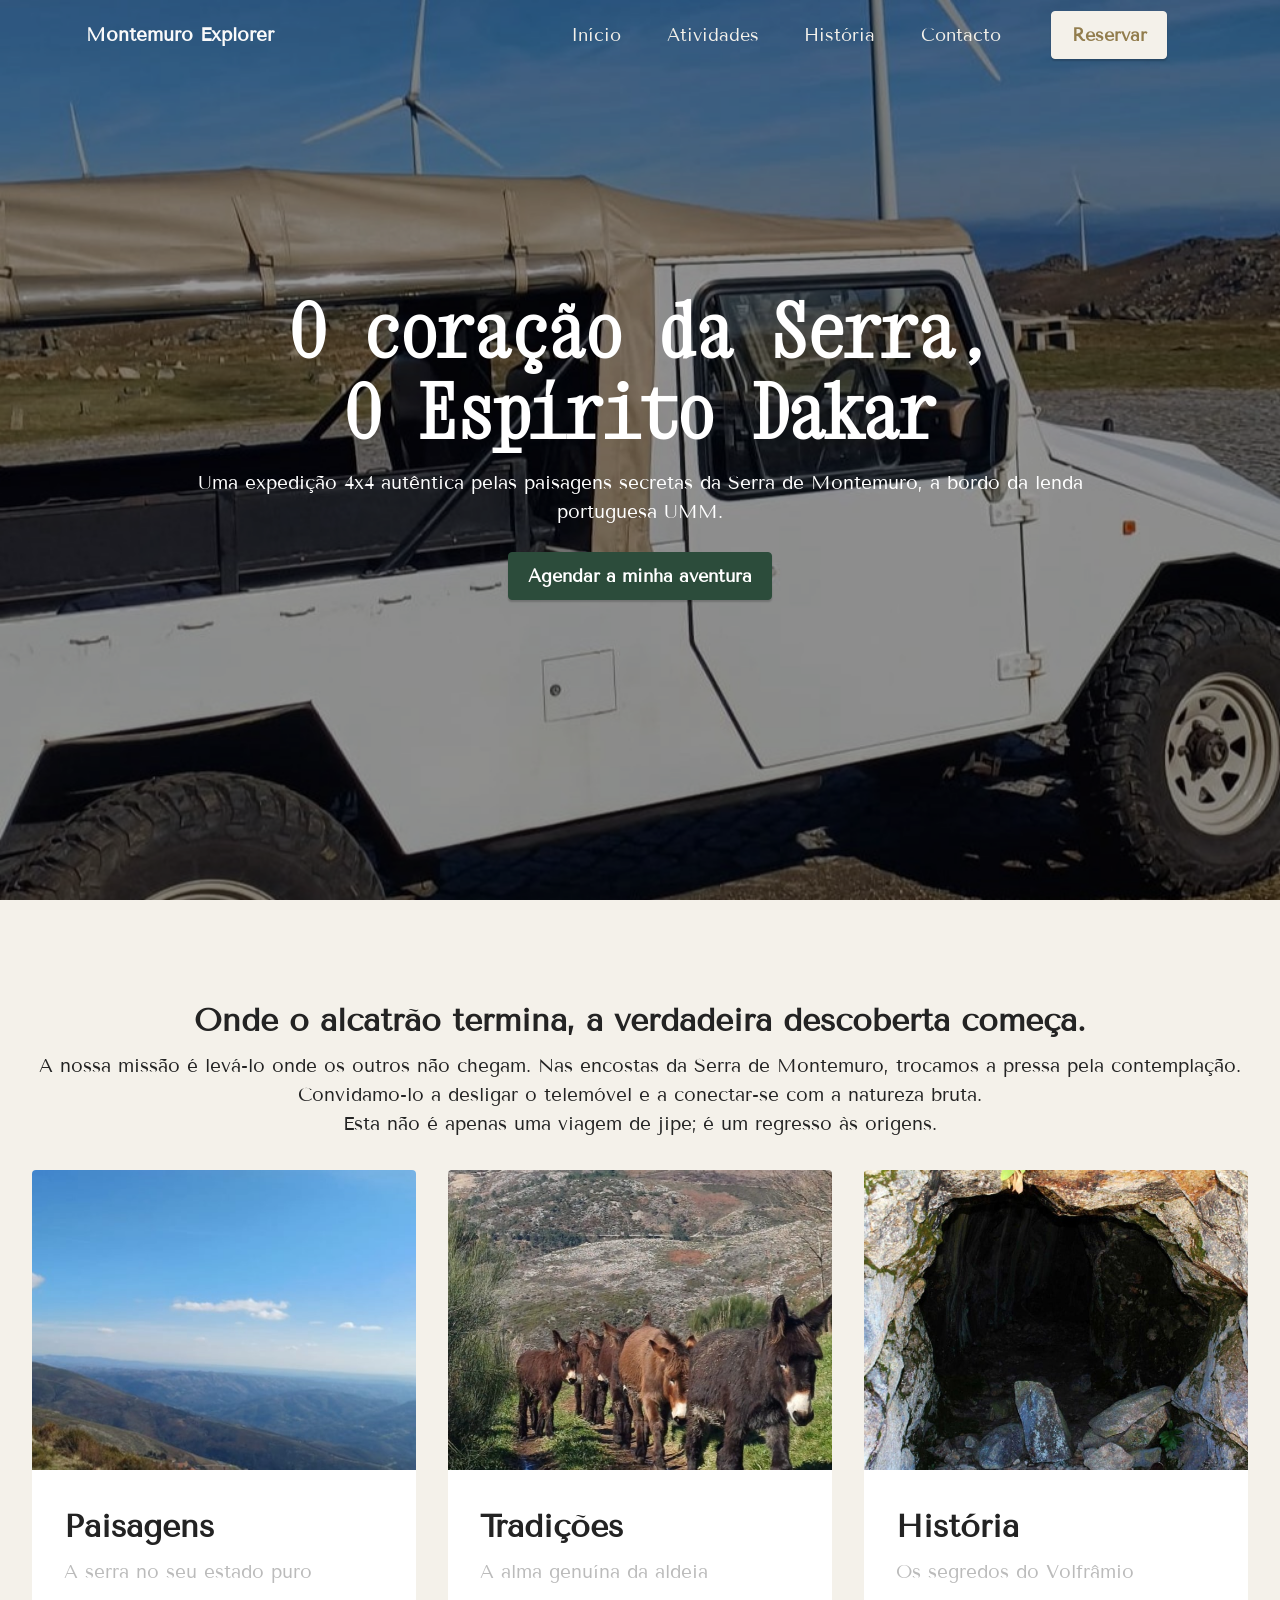
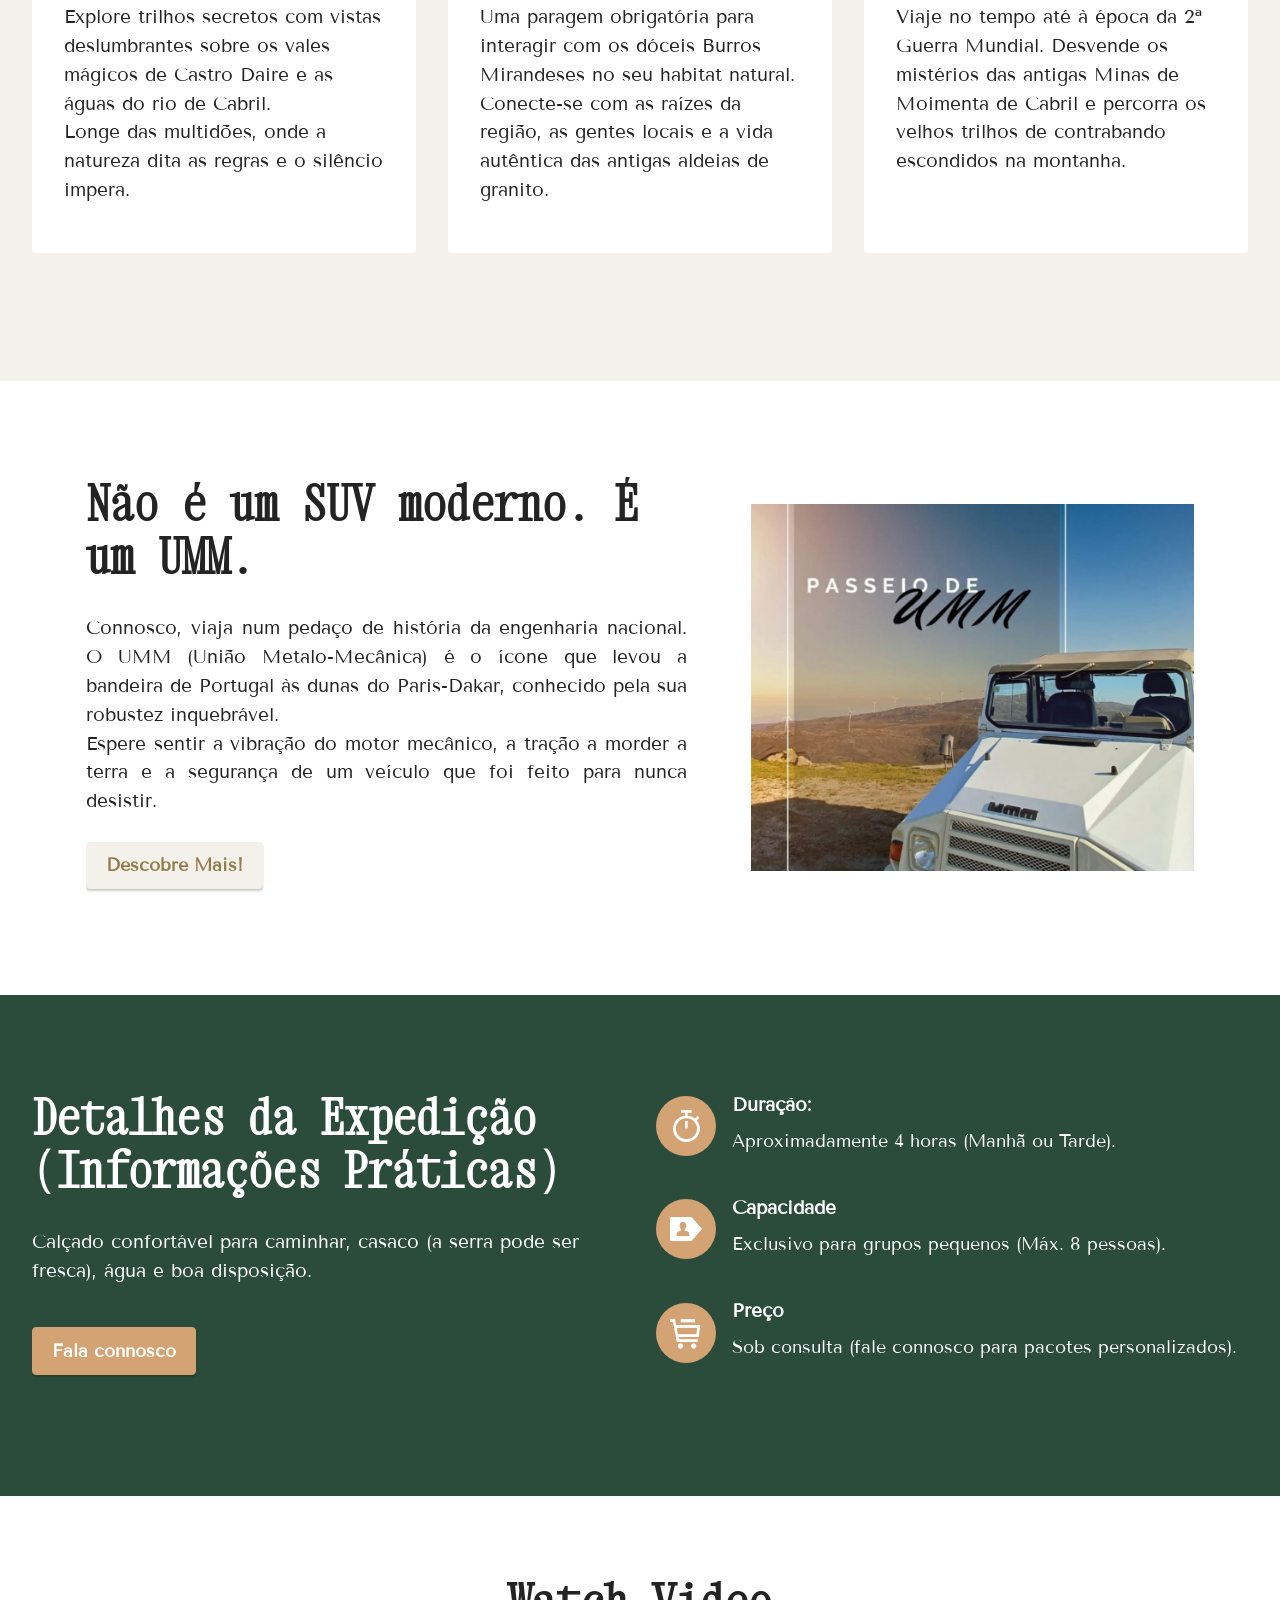
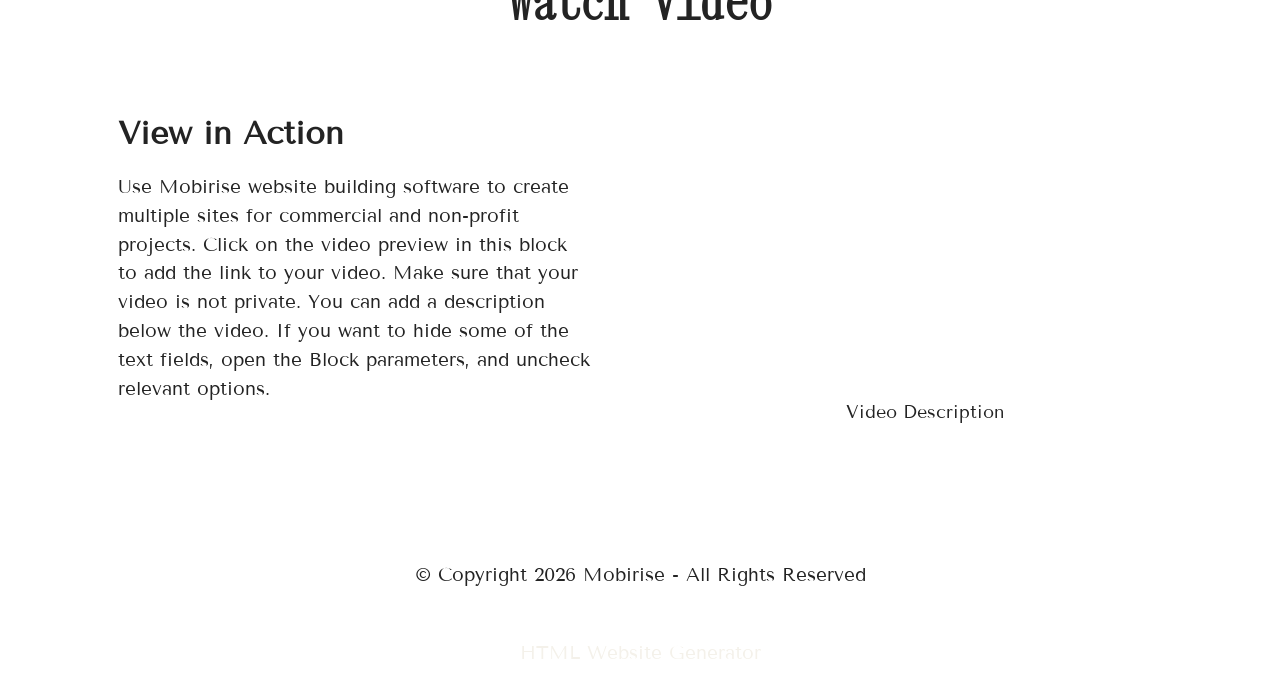
==== index.html @ 3d452d62 "Add files via upload" ====
<!DOCTYPE html>
<html  >
<head>
  <!-- Site made with Mobirise Website Builder v6.1.12, https://mobirise.com -->
  <meta charset="UTF-8">
  <meta http-equiv="X-UA-Compatible" content="IE=edge">
  <meta name="generator" content="Mobirise v6.1.12, mobirise.com">
  <meta name="viewport" content="width=device-width, initial-scale=1, minimum-scale=1">
  <link rel="shortcut icon" href="assets/images/design20sem20nome201-96x96.png" type="image/x-icon">
  <meta name="description" content="">
  
  
  <title>Início</title>
  <link rel="stylesheet" href="assets/web/assets/mobirise-icons2/mobirise2.css">
  <link rel="stylesheet" href="assets/bootstrap/css/bootstrap.min.css">
  <link rel="stylesheet" href="assets/parallax/jarallax.css">
  <link rel="stylesheet" href="assets/dropdown/css/style.css">
  <link rel="stylesheet" href="assets/socicon/css/styles.css">
  <link rel="stylesheet" href="assets/theme/css/style.css">
  <link rel="preload" href="https://fonts.googleapis.com/css?family=Xanh+Mono:400,400i&display=swap" as="style" onload="this.onload=null;this.rel='stylesheet'">
  <noscript><link rel="stylesheet" href="https://fonts.googleapis.com/css?family=Xanh+Mono:400,400i&display=swap"></noscript>
  <link rel="preload" href="https://fonts.googleapis.com/css?family=Tenor+Sans:400&display=swap" as="style" onload="this.onload=null;this.rel='stylesheet'">
  <noscript><link rel="stylesheet" href="https://fonts.googleapis.com/css?family=Tenor+Sans:400&display=swap"></noscript>
  <link rel="preload" as="style" href="assets/mobirise/css/mbr-additional.css?v=swBwWp"><link rel="stylesheet" href="assets/mobirise/css/mbr-additional.css?v=swBwWp" type="text/css">

  
  
  
</head>
<body>
  
  <section data-bs-version="5.1" class="menu menu2 cid-sFHpMqcXGj" once="menu" id="menu2-2">
    
    <nav class="navbar navbar-dropdown navbar-expand-lg">
        <div class="container">
            <div class="navbar-brand">
                
                <span class="navbar-caption-wrap"><a class="navbar-caption text-white display-7" href="https://mobiri.se">Montemuro Explorer</a></span>
            </div>
            <button class="navbar-toggler" type="button" data-toggle="collapse" data-bs-toggle="collapse" data-target="#navbarSupportedContent" data-bs-target="#navbarSupportedContent" aria-controls="navbarNavAltMarkup" aria-expanded="false" aria-label="Toggle navigation">
                <div class="hamburger">
                    <span></span>
                    <span></span>
                    <span></span>
                    <span></span>
                </div>
            </button>
            <div class="collapse navbar-collapse" id="navbarSupportedContent">
                <ul class="navbar-nav nav-dropdown" data-app-modern-menu="true"><li class="nav-item"><a class="nav-link link text-primary display-4" href="Inicio.html">Início</a></li>
                    <li class="nav-item"><a class="nav-link link text-primary display-4" href="Atividades.html">Atividades</a></li>
                    <li class="nav-item"><a class="nav-link link text-primary display-4" href="Historia.html">História</a>
                    </li><li class="nav-item"><a class="nav-link link text-primary display-4" href="Contactos.html">Contacto</a></li></ul>
                
                <div class="navbar-buttons mbr-section-btn"><a class="btn btn-primary display-4" href="https://wa.me/351966424988">Reservar</a></div>
            </div>
        </div>
    </nav>
</section>

<section data-bs-version="5.1" class="header9 cid-sFHoAfPmXB mbr-fullscreen mbr-parallax-background" id="header9-1">

    

    <div class="mbr-overlay" style="opacity: 0.4; background-color: rgb(0, 0, 0);"></div>

    <div class="text-center container-fluid">
        <div class="row justify-content-center">
            <div class="col-md-12 col-lg-9">
                <h1 class="mbr-section-title mbr-fonts-style mb-3 display-1"><strong>O coração da Serra, </strong><br><strong>O Espírito Dakar</strong></h1>
                <p class="mbr-text mbr-fonts-style display-7">
                    Uma expedição 4x4 autêntica pelas paisagens secretas da Serra de Montemuro, a bordo da lenda portuguesa UMM.</p>
                <div class="mbr-section-btn mt-3"><a class="btn btn-secondary display-4" href="https://wa.me/351966424988">Agendar a minha aventura</a></div>
            </div>
        </div>
    </div>
</section>

<section data-bs-version="5.1" class="features4 cid-vc8YuiLGCk" id="features4-0">
    
    
    <div class="container-fluid">
        <div class="mbr-section-head">
            <h4 class="mbr-section-title mbr-fonts-style align-center mb-0 display-5"><strong>Onde o alcatrão termina, a verdadeira descoberta começa.</strong></h4>
            <h5 class="mbr-section-subtitle mbr-fonts-style align-center mb-0 mt-2 display-7">A nossa missão é levá-lo onde os outros não chegam. Nas encostas da Serra de Montemuro, trocamos a pressa pela contemplação. Convidamo-lo a desligar o telemóvel e a conectar-se com a natureza bruta.<br>Esta não é apenas uma viagem de jipe; é um regresso às origens.</h5>
        </div>
        <div class="row mt-4">
            <div class="item features-image col-12 col-md-6 col-lg-4">
                <div class="item-wrapper">
                    <div class="item-img">
                        <img src="assets/images/paisagem201-883x497.jpeg" alt="Mobirise Website Builder" title="">
                    </div>
                    <div class="item-content">
                        <h5 class="item-title mbr-fonts-style display-5"><strong>Paisagens</strong></h5>
                        <h6 class="item-subtitle mbr-fonts-style mt-1 display-7">A serra no seu estado puro</h6>
                        <p class="mbr-text mbr-fonts-style mt-3 display-7">Explore trilhos secretos com vistas deslumbrantes sobre os vales mágicos de Castro Daire e as águas do rio de Cabril. 
<br>Longe das multidões, onde a natureza dita as regras e o silêncio impera.</p>
                    </div>
                    
                </div>
            </div>
            <div class="item features-image col-12 col-md-6 col-lg-4">
                <div class="item-wrapper">
                    <div class="item-img">
                        <img src="assets/images/burros20grupo-883x1570.jpeg" alt="Mobirise Website Builder" title="">
                    </div>
                    <div class="item-content">
                        <h5 class="item-title mbr-fonts-style display-5"><strong>Tradições</strong></h5>
                        <h6 class="item-subtitle mbr-fonts-style mt-1 display-7">A alma genuína da aldeia</h6>
                        <p class="mbr-text mbr-fonts-style mt-3 display-7">Uma paragem obrigatória para interagir com os dóceis Burros Mirandeses no seu habitat natural. Conecte-se com as raízes da região, as gentes locais e a vida autêntica das antigas aldeias de granito.</p>
                    </div>
                    
                </div>
            </div>
            <div class="item features-image col-12 col-md-6 col-lg-4">
                <div class="item-wrapper">
                    <div class="item-img">
                        <img src="assets/images/minas-bg-815x543.jpg" alt="Mobirise Website Builder" title="">
                    </div>
                    <div class="item-content">
                        <h5 class="item-title mbr-fonts-style display-5"><strong>História</strong></h5>
                        <h6 class="item-subtitle mbr-fonts-style mt-1 display-7">Os segredos do Volfrâmio</h6>
                        <p class="mbr-text mbr-fonts-style mt-3 display-7">Viaje no tempo até à época da 2ª Guerra Mundial. Desvende os mistérios das antigas Minas de Moimenta de Cabril e percorra os velhos trilhos de contrabando escondidos na montanha.<br></p>
                    </div>
                    
                </div>
            </div>

        </div>
    </div>
</section>

<section data-bs-version="5.1" class="features18 cid-sFHvmoQ5Jg" id="features19-e">

    

    
    <div class="container">
        <div class="row justify-content-center">
            <div class="card col-12 col-lg">
                <div class="card-wrapper">
                    <h6 class="card-title mbr-fonts-style mb-4 display-2"><strong>Não é um SUV moderno. É um UMM.</strong></h6>
                    <p class="mbr-text mbr-fonts-style display-7">Connosco, viaja num pedaço de história da engenharia nacional. O UMM (União Metalo-Mecânica) é o ícone que levou a bandeira de Portugal às dunas do Paris-Dakar, conhecido pela sua robustez inquebrável.<br>Espere sentir a vibração do motor mecânico, a tração a morder a terra e a segurança de um veículo que foi feito para nunca desistir.<br></p>
                    <div class="mbr-section-btn"><a class="btn btn-primary display-4" href="História.html">Descobre Mais!</a></div>
                </div>
            </div>
            <div class="col-12 col-lg-5">
                <div class="image-wrapper">
                    <img src="assets/images/whatsapp20image202026-03-0320at2021.29.22-1036x1036.jpeg" alt="Mobirise Website Builder">
                </div>
            </div>
        </div>
    </div>
</section>

<section data-bs-version="5.1" class="features13 cid-vc9brk451a" id="features13-2">

    

    
    
    <div class="container-fluid">
        <div class="row justify-content-center">
            <div class="col-12 col-lg-6">
                <div class="card-wrapper">
                    <div class="card-box align-left">
                        <h4 class="card-title mbr-fonts-style mb-4 display-2"><strong>Detalhes da Expedição (Informações Práticas)</strong></h4>
                        <p class="mbr-text mbr-fonts-style mb-4 display-7">
                            Calçado confortável para caminhar, casaco (a serra pode ser fresca), água e boa disposição.</p>
                        <div class="mbr-section-btn"><a class="btn btn-info display-4" href="https://wa.me/351966424988">Fala connosco</a></div>
                    </div>
                </div>
            </div>
            <div class="col-12 col-lg-6">
                <div class="item features-without-image active">
                    <div class="item-wrapper mbr-flex">
                        <div class="icon-box">
                            <span class="mbr-iconfont mobi-mbri-timer mobi-mbri"></span>
                        </div>
                        <div class="text-box">
                            <h4 class="icon-title mbr-black mbr-fonts-style display-7"><strong>Duração:&nbsp;</strong></h4>
                            <h5 class="icon-text mbr-black mbr-fonts-style display-4">Aproximadamente 4 horas (Manhã ou Tarde).</h5>
                        </div>
                    </div>
                </div>
                
                <div class="item features-without-image">
                    <div class="item-wrapper mbr-flex">
                        <div class="icon-box">
                            <span class="mbr-iconfont socicon-persona socicon"></span>
                        </div>
                        <div class="text-box">
                            <h4 class="icon-title mbr-black mbr-fonts-style display-7"><strong>Capacidade&nbsp;</strong></h4>
                            <h5 class="icon-text mbr-black mbr-fonts-style display-4">Exclusivo para grupos pequenos (Máx. 8 pessoas).</h5>
                        </div>
                    </div>
                </div><div class="item features-without-image">
                    <div class="item-wrapper mbr-flex">
                        <div class="icon-box">
                            <span class="mbr-iconfont mobi-mbri-cart-full mobi-mbri"></span>
                        </div>
                        <div class="text-box">
                            <h4 class="icon-title mbr-black mbr-fonts-style display-7">
                                <strong>Preço</strong>
                            </h4>
                            <h5 class="icon-text mbr-black mbr-fonts-style display-4">Sob consulta (fale connosco para pacotes personalizados).</h5>
                        </div>
                    </div>
                </div>
            </div>
        </div>
    </div>
</section>

<section data-bs-version="5.1" class="video5 cid-vcQ0Ubv8n7" id="video5-b">
    

    
    
    <div class="container">
        <div class="title-wrapper mb-5">
            <h4 class="mbr-section-title mbr-fonts-style mb-0 display-2">
                <strong>Watch Video</strong>
            </h4>
        </div>
        <div class="row align-items-center">
            <div class="col-12 col-lg-6 video-block">
                <div class="video-wrapper"><iframe class="mbr-embedded-video" src="https://www.youtube.com/embed/-BSQlJxCDcI?rel=0&amp;amp;mute=1&amp;showinfo=0&amp;autoplay=1&amp;loop=1&amp;playlist=-BSQlJxCDcI" width="1280" height="720" frameborder="0" allowfullscreen></iframe></div>
                <p class="mbr-description pt-2 mbr-fonts-style display-4">
                    Video Description</p>
            </div>
            <div class="col-12 col-lg">
                <div class="text-wrapper">
                    <h3 class="mbr-section-subtitle mbr-fonts-style mb-3 display-5">
                        <strong>View in Action</strong></h3>
                    <p class="mbr-text mbr-fonts-style display-7">
                        Use Mobirise website building software to create multiple sites for commercial and non-profit projects. Click on the video preview in this block to add the link to your video. Make sure that your video is not private. You can add a description below the video. If you want to hide some of the text fields, open the Block parameters, and uncheck relevant options.</p>
                </div>
            </div>
        </div>
    </div>
</section>

<section data-bs-version="5.1" class="footer7 cid-sFHu2wLoQp" once="footers" id="footer7-9">

    

    

    <div class="container">
        <div class="row align-center mbr-white">
            <div class="col-12">
                <p class="mbr-text mb-0 mbr-fonts-style display-7">
                    © Copyright 2026 Mobirise - All Rights Reserved
                </p>
            </div>
        </div>
    </div>
</section><section class="display-7" style="padding: 0;align-items: center;justify-content: center;flex-wrap: wrap;    align-content: center;display: flex;position: relative;height: 4rem;"><a href="https://mobiri.se/" style="flex: 1 1;height: 4rem;position: absolute;width: 100%;z-index: 1;"><img alt="" style="height: 4rem;" src="[data-uri]"></a><p style="margin: 0;text-align: center;" class="display-7">&#8204;</p><a style="z-index:1" href="https://mobirise.com/html-builder.html">HTML Website Generator</a></section><script src="assets/bootstrap/js/bootstrap.bundle.min.js"></script>  <script src="assets/parallax/jarallax.js"></script>  <script src="assets/smoothscroll/smooth-scroll.js"></script>  <script src="assets/ytplayer/index.js"></script>  <script src="assets/dropdown/js/navbar-dropdown.js"></script>  <script src="assets/playervimeo/vimeo_player.js"></script>  <script src="assets/theme/js/script.js"></script>  
  
  
</body>
</html>
---- assets/web/assets/mobirise-icons2/mobirise2.css ----
@font-face {
  font-family: 'Moririse2';
  font-display: swap;
  src:  url('mobirise2.eot?f2bix4');
  src:  url('mobirise2.eot?f2bix4#iefix') format('embedded-opentype'),
    url('mobirise2.woff2?f2bix4') format('woff2'),
    url('mobirise2.woff?f2bix4') format('woff'),
    url('mobirise2.ttf?f2bix4') format('truetype'),
    url('mobirise2.svg?f2bix4#mobirise2') format('svg');
  font-weight: normal;
  font-style: normal;
}

[class^="mobi-"], [class*=" mobi-"] {
  /* use !important to prevent issues with browser extensions that change fonts */
  font-family: 'Moririse2' !important;
  speak: none;
  font-style: normal;
  font-weight: normal;
  font-variant: normal;
  text-transform: none;
  line-height: 1;

  /* Better Font Rendering =========== */
  -webkit-font-smoothing: antialiased;
  -moz-osx-font-smoothing: grayscale;
}

.mobi-mbri-add-submenu:before {
  content: "\e900";
}
.mobi-mbri-alert:before {
  content: "\e901";
}
.mobi-mbri-align-center:before {
  content: "\e902";
}
.mobi-mbri-align-justify:before {
  content: "\e903";
}
.mobi-mbri-align-left:before {
  content: "\e904";
}
.mobi-mbri-align-right:before {
  content: "\e905";
}
.mobi-mbri-android:before {
  content: "\e906";
}
.mobi-mbri-apple:before {
  content: "\e907";
}
.mobi-mbri-arrow-down:before {
  content: "\e908";
}
.mobi-mbri-arrow-next:before {
  content: "\e909";
}
.mobi-mbri-arrow-prev:before {
  content: "\e90a";
}
.mobi-mbri-arrow-up:before {
  content: "\e90b";
}
.mobi-mbri-bold:before {
  content: "\e90c";
}
.mobi-mbri-bookmark:before {
  content: "\e90d";
}
.mobi-mbri-bootstrap:before {
  content: "\e90e";
}
.mobi-mbri-briefcase:before {
  content: "\e90f";
}
.mobi-mbri-browse:before {
  content: "\e910";
}
.mobi-mbri-bulleted-list:before {
  content: "\e911";
}
.mobi-mbri-calendar:before {
  content: "\e912";
}
.mobi-mbri-camera:before {
  content: "\e913";
}
.mobi-mbri-cart-add:before {
  content: "\e914";
}
.mobi-mbri-cart-full:before {
  content: "\e915";
}
.mobi-mbri-cash:before {
  content: "\e916";
}
.mobi-mbri-change-style:before {
  content: "\e917";
}
.mobi-mbri-chat:before {
  content: "\e918";
}
.mobi-mbri-clock:before {
  content: "\e919";
}
.mobi-mbri-close:before {
  content: "\e91a";
}
.mobi-mbri-cloud:before {
  content: "\e91b";
}
.mobi-mbri-code:before {
  content: "\e91c";
}
.mobi-mbri-contact-form:before {
  content: "\e91d";
}
.mobi-mbri-credit-card:before {
  content: "\e91e";
}
.mobi-mbri-cursor-click:before {
  content: "\e91f";
}
.mobi-mbri-cust-feedback:before {
  content: "\e920";
}
.mobi-mbri-database:before {
  content: "\e921";
}
.mobi-mbri-delivery:before {
  content: "\e922";
}
.mobi-mbri-desktop:before {
  content: "\e923";
}
.mobi-mbri-devices:before {
  content: "\e924";
}
.mobi-mbri-down:before {
  content: "\e925";
}
.mobi-mbri-download-2:before {
  content: "\e926";
}
.mobi-mbri-download:before {
  content: "\e927";
}
.mobi-mbri-drag-n-drop-2:before {
  content: "\e928";
}
.mobi-mbri-drag-n-drop:before {
  content: "\e929";
}
.mobi-mbri-edit-2:before {
  content: "\e92a";
}
.mobi-mbri-edit:before {
  content: "\e92b";
}
.mobi-mbri-error:before {
  content: "\e92c";
}
.mobi-mbri-extension:before {
  content: "\e92d";
}
.mobi-mbri-features:before {
  content: "\e92e";
}
.mobi-mbri-file:before {
  content: "\e92f";
}
.mobi-mbri-flag:before {
  content: "\e930";
}
.mobi-mbri-folder:before {
  content: "\e931";
}
.mobi-mbri-gift:before {
  content: "\e932";
}
.mobi-mbri-github:before {
  content: "\e933";
}
.mobi-mbri-globe-2:before {
  content: "\e934";
}
.mobi-mbri-globe:before {
  content: "\e935";
}
.mobi-mbri-growing-chart:before {
  content: "\e936";
}
.mobi-mbri-hearth:before {
  content: "\e937";
}
.mobi-mbri-help:before {
  content: "\e938";
}
.mobi-mbri-home:before {
  content: "\e939";
}
.mobi-mbri-hot-cup:before {
  content: "\e93a";
}
.mobi-mbri-idea:before {
  content: "\e93b";
}
.mobi-mbri-image-gallery:before {
  content: "\e93c";
}
.mobi-mbri-image-slider:before {
  content: "\e93d";
}
.mobi-mbri-info:before {
  content: "\e93e";
}
.mobi-mbri-italic:before {
  content: "\e93f";
}
.mobi-mbri-key:before {
  content: "\e940";
}
.mobi-mbri-laptop:before {
  content: "\e941";
}
.mobi-mbri-layers:before {
  content: "\e942";
}
.mobi-mbri-left-right:before {
  content: "\e943";
}
.mobi-mbri-left:before {
  content: "\e944";
}
.mobi-mbri-letter:before {
  content: "\e945";
}
.mobi-mbri-like:before {
  content: "\e946";
}
.mobi-mbri-link:before {
  content: "\e947";
}
.mobi-mbri-lock:before {
  content: "\e948";
}
.mobi-mbri-login:before {
  content: "\e949";
}
.mobi-mbri-logout:before {
  content: "\e94a";
}
.mobi-mbri-magic-stick:before {
  content: "\e94b";
}
.mobi-mbri-map-pin:before {
  content: "\e94c";
}
.mobi-mbri-menu:before {
  content: "\e94d";
}
.mobi-mbri-mobile-2:before {
  content: "\e94e";
}
.mobi-mbri-mobile-horizontal:before {
  content: "\e94f";
}
.mobi-mbri-mobile:before {
  content: "\e950";
}
.mobi-mbri-mobirise:before {
  content: "\e951";
}
.mobi-mbri-more-horizontal:before {
  content: "\e952";
}
.mobi-mbri-more-vertical:before {
  content: "\e953";
}
.mobi-mbri-music:before {
  content: "\e954";
}
.mobi-mbri-new-file:before {
  content: "\e955";
}
.mobi-mbri-numbered-list:before {
  content: "\e956";
}
.mobi-mbri-opened-folder:before {
  content: "\e957";
}
.mobi-mbri-pages:before {
  content: "\e958";
}
.mobi-mbri-paper-plane:before {
  content: "\e959";
}
.mobi-mbri-paperclip:before {
  content: "\e95a";
}
.mobi-mbri-phone:before {
  content: "\e95b";
}
.mobi-mbri-photo:before {
  content: "\e95c";
}
.mobi-mbri-photos:before {
  content: "\e95d";
}
.mobi-mbri-pin:before {
  content: "\e95e";
}
.mobi-mbri-play:before {
  content: "\e95f";
}
.mobi-mbri-plus:before {
  content: "\e960";
}
.mobi-mbri-preview:before {
  content: "\e961";
}
.mobi-mbri-print:before {
  content: "\e962";
}
.mobi-mbri-protect:before {
  content: "\e963";
}
.mobi-mbri-question:before {
  content: "\e964";
}
.mobi-mbri-quote-left:before {
  content: "\e965";
}
.mobi-mbri-quote-right:before {
  content: "\e966";
}
.mobi-mbri-redo:before {
  content: "\e967";
}
.mobi-mbri-refresh:before {
  content: "\e968";
}
.mobi-mbri-responsive-2:before {
  content: "\e969";
}
.mobi-mbri-responsive:before {
  content: "\e96a";
}
.mobi-mbri-right:before {
  content: "\e96b";
}
.mobi-mbri-rocket:before {
  content: "\e96c";
}
.mobi-mbri-sad-face:before {
  content: "\e96d";
}
.mobi-mbri-sale:before {
  content: "\e96e";
}
.mobi-mbri-save:before {
  content: "\e96f";
}
.mobi-mbri-search:before {
  content: "\e970";
}
.mobi-mbri-setting-2:before {
  content: "\e971";
}
.mobi-mbri-setting-3:before {
  content: "\e972";
}
.mobi-mbri-setting:before {
  content: "\e973";
}
.mobi-mbri-share:before {
  content: "\e974";
}
.mobi-mbri-shopping-bag:before {
  content: "\e975";
}
.mobi-mbri-shopping-basket:before {
  content: "\e976";
}
.mobi-mbri-shopping-cart:before {
  content: "\e977";
}
.mobi-mbri-sites:before {
  content: "\e978";
}
.mobi-mbri-smile-face:before {
  content: "\e979";
}
.mobi-mbri-speed:before {
  content: "\e97a";
}
.mobi-mbri-star:before {
  content: "\e97b";
}
.mobi-mbri-success:before {
  content: "\e97c";
}
.mobi-mbri-sun:before {
  content: "\e97d";
}
.mobi-mbri-sun2:before {
  content: "\e97e";
}
.mobi-mbri-tablet-vertical:before {
  content: "\e97f";
}
.mobi-mbri-tablet:before {
  content: "\e980";
}
.mobi-mbri-target:before {
  content: "\e981";
}
.mobi-mbri-timer:before {
  content: "\e982";
}
.mobi-mbri-to-ftp:before {
  content: "\e983";
}
.mobi-mbri-to-local-drive:before {
  content: "\e984";
}
.mobi-mbri-touch-swipe:before {
  content: "\e985";
}
.mobi-mbri-touch:before {
  content: "\e986";
}
.mobi-mbri-trash:before {
  content: "\e987";
}
.mobi-mbri-underline:before {
  content: "\e988";
}
.mobi-mbri-undo:before {
  content: "\e989";
}
.mobi-mbri-unlink:before {
  content: "\e98a";
}
.mobi-mbri-unlock:before {
  content: "\e98b";
}
.mobi-mbri-up-down:before {
  content: "\e98c";
}
.mobi-mbri-up:before {
  content: "\e98d";
}
.mobi-mbri-update:before {
  content: "\e98e";
}
.mobi-mbri-upload-2:before {
  content: "\e98f";
}
.mobi-mbri-upload:before {
  content: "\e990";
}
.mobi-mbri-user-2:before {
  content: "\e991";
}
.mobi-mbri-user:before {
  content: "\e992";
}
.mobi-mbri-users:before {
  content: "\e993";
}
.mobi-mbri-video-play:before {
  content: "\e994";
}
.mobi-mbri-video:before {
  content: "\e995";
}
.mobi-mbri-watch:before {
  content: "\e996";
}
.mobi-mbri-website-theme-2:before {
  content: "\e997";
}
.mobi-mbri-website-theme:before {
  content: "\e998";
}
.mobi-mbri-wifi:before {
  content: "\e999";
}
.mobi-mbri-windows:before {
  content: "\e99a";
}
.mobi-mbri-zoom-in:before {
  content: "\e99b";
}
.mobi-mbri-zoom-out:before {
  content: "\e99c";
}
---- assets/parallax/jarallax.css ----
.jarallax {
    position: relative;
    z-index: 0;
}
.jarallax > .jarallax-img {
    position: absolute;
    object-fit: cover;
    /* support for plugin https://github.com/bfred-it/object-fit-images */
    font-family: 'object-fit: cover;';
    top: 0;
    left: 0;
    width: 100%;
    height: 100%;
    z-index: -1;
}
---- assets/dropdown/css/style.css ----
.navbar-dropdown {
  left: 0;
  padding: 0;
  position: absolute;
  right: 0;
  top: 0;
  transition: all 0.45s ease;
  z-index: 1030;
  background: #282828; }
  .navbar-dropdown .navbar-logo {
    margin-right: 0.8rem;
    transition: margin 0.3s ease-in-out;
    vertical-align: middle; }
    .navbar-dropdown .navbar-logo img {
      height: 3.125rem;
      transition: all 0.3s ease-in-out; }
    .navbar-dropdown .navbar-logo.mbr-iconfont {
      font-size: 3.125rem;
      line-height: 3.125rem; }
  .navbar-dropdown .navbar-caption {
    font-weight: 700;
    white-space: normal;
    vertical-align: -4px;
    line-height: 3.125rem !important; }
    .navbar-dropdown .navbar-caption, .navbar-dropdown .navbar-caption:hover {
      color: inherit;
      text-decoration: none; }
  .navbar-dropdown .mbr-iconfont + .navbar-caption {
    vertical-align: -1px; }
  .navbar-dropdown.navbar-fixed-top {
    position: fixed; }
  .navbar-dropdown .navbar-brand span {
    vertical-align: -4px; }
  .navbar-dropdown.bg-color.transparent {
    background: none; }
  .navbar-dropdown.navbar-short .navbar-brand {
    padding: 0.625rem 0; }
    .navbar-dropdown.navbar-short .navbar-brand span {
      vertical-align: -1px; }
  .navbar-dropdown.navbar-short .navbar-caption {
    line-height: 2.375rem !important;
    vertical-align: -2px; }
  .navbar-dropdown.navbar-short .navbar-logo {
    margin-right: 0.5rem; }
    .navbar-dropdown.navbar-short .navbar-logo img {
      height: 2.375rem; }
    .navbar-dropdown.navbar-short .navbar-logo.mbr-iconfont {
      font-size: 2.375rem;
      line-height: 2.375rem; }
  .navbar-dropdown.navbar-short .mbr-table-cell {
    height: 3.625rem; }
  .navbar-dropdown .navbar-close {
    left: 0.6875rem;
    position: fixed;
    top: 0.75rem;
    z-index: 1000; }
  .navbar-dropdown .hamburger-icon {
    content: "";
    display: inline-block;
    vertical-align: middle;
    width: 16px;
    -webkit-box-shadow: 0 -6px 0 1px #282828,0 0 0 1px #282828,0 6px 0 1px #282828;
    -moz-box-shadow: 0 -6px 0 1px #282828,0 0 0 1px #282828,0 6px 0 1px #282828;
    box-shadow: 0 -6px 0 1px #282828,0 0 0 1px #282828,0 6px 0 1px #282828; }

.dropdown-menu .dropdown-toggle[data-toggle="dropdown-submenu"]::after {
  border-bottom: 0.35em solid transparent;
  border-left: 0.35em solid;
  border-right: 0;
  border-top: 0.35em solid transparent;
  margin-left: 0.3rem; }

.dropdown-menu .dropdown-item:focus {
  outline: 0; }

.nav-dropdown {
  font-size: 0.75rem;
  font-weight: 500;
  height: auto !important; }
  .nav-dropdown .nav-btn {
    padding-left: 1rem; }
  .nav-dropdown .link {
    margin: .667em 1.667em;
    font-weight: 500;
    padding: 0;
    transition: color .2s ease-in-out; }
    .nav-dropdown .link.dropdown-toggle {
      margin-right: 2.583em; }
      .nav-dropdown .link.dropdown-toggle::after {
        margin-left: .25rem;
        border-top: 0.35em solid;
        border-right: 0.35em solid transparent;
        border-left: 0.35em solid transparent;
        border-bottom: 0; }
      .nav-dropdown .link.dropdown-toggle[aria-expanded="true"] {
        margin: 0;
        padding: 0.667em 3.263em  0.667em 1.667em; }
  .nav-dropdown .link::after,
  .nav-dropdown .dropdown-item::after {
    color: inherit; }
  .nav-dropdown .btn {
    font-size: 0.75rem;
    font-weight: 700;
    letter-spacing: 0;
    margin-bottom: 0;
    padding-left: 1.25rem;
    padding-right: 1.25rem; }
  .nav-dropdown .dropdown-menu {
    border-radius: 0;
    border: 0;
    left: 0;
    margin: 0;
    padding-bottom: 1.25rem;
    padding-top: 1.25rem;
    position: relative; }
  .nav-dropdown .dropdown-submenu {
    margin-left: 0.125rem;
    top: 0; }
  .nav-dropdown .dropdown-item {
    font-weight: 500;
    line-height: 2;
    padding: 0.3846em 4.615em 0.3846em 1.5385em;
    position: relative;
    transition: color .2s ease-in-out, background-color .2s ease-in-out; }
    .nav-dropdown .dropdown-item::after {
      margin-top: -0.3077em;
      position: absolute;
      right: 1.1538em;
      top: 50%; }
    .nav-dropdown .dropdown-item:focus, .nav-dropdown .dropdown-item:hover {
      background: none; }

@media (max-width: 767px) {
  .nav-dropdown.navbar-toggleable-sm {
    bottom: 0;
    display: none;
    left: 0;
    overflow-x: hidden;
    position: fixed;
    top: 0;
    transform: translateX(-100%);
    -ms-transform: translateX(-100%);
    -webkit-transform: translateX(-100%);
    width: 18.75rem;
    z-index: 999; } }
.nav-dropdown.navbar-toggleable-xl {
  bottom: 0;
  display: none;
  left: 0;
  overflow-x: hidden;
  position: fixed;
  top: 0;
  transform: translateX(-100%);
  -ms-transform: translateX(-100%);
  -webkit-transform: translateX(-100%);
  width: 18.75rem;
  z-index: 999; }

.nav-dropdown-sm {
  display: block !important;
  overflow-x: hidden;
  overflow: auto;
  padding-top: 3.875rem; }
  .nav-dropdown-sm::after {
    content: "";
    display: block;
    height: 3rem;
    width: 100%; }
  .nav-dropdown-sm.collapse.in ~ .navbar-close {
    display: block !important; }
  .nav-dropdown-sm.collapsing, .nav-dropdown-sm.collapse.in {
    transform: translateX(0);
    -ms-transform: translateX(0);
    -webkit-transform: translateX(0);
    transition: all 0.25s ease-out;
    -webkit-transition: all 0.25s ease-out;
    background: #282828; }
  .nav-dropdown-sm.collapsing[aria-expanded="false"] {
    transform: translateX(-100%);
    -ms-transform: translateX(-100%);
    -webkit-transform: translateX(-100%); }
  .nav-dropdown-sm .nav-item {
    display: block;
    margin-left: 0 !important;
    padding-left: 0; }
  .nav-dropdown-sm .link,
  .nav-dropdown-sm .dropdown-item {
    border-top: 1px dotted rgba(255, 255, 255, 0.1);
    font-size: 0.8125rem;
    line-height: 1.6;
    margin: 0 !important;
    padding: 0.875rem 2.4rem 0.875rem 1.5625rem !important;
    position: relative;
    white-space: normal; }
    .nav-dropdown-sm .link:focus, .nav-dropdown-sm .link:hover,
    .nav-dropdown-sm .dropdown-item:focus,
    .nav-dropdown-sm .dropdown-item:hover {
      background: rgba(0, 0, 0, 0.2) !important;
      color: #c0a375; }
  .nav-dropdown-sm .nav-btn {
    position: relative;
    padding: 1.5625rem 1.5625rem 0 1.5625rem; }
    .nav-dropdown-sm .nav-btn::before {
      border-top: 1px dotted rgba(255, 255, 255, 0.1);
      content: "";
      left: 0;
      position: absolute;
      top: 0;
      width: 100%; }
    .nav-dropdown-sm .nav-btn + .nav-btn {
      padding-top: 0.625rem; }
      .nav-dropdown-sm .nav-btn + .nav-btn::before {
        display: none; }
  .nav-dropdown-sm .btn {
    padding: 0.625rem 0; }
  .nav-dropdown-sm .dropdown-toggle[data-toggle="dropdown-submenu"]::after {
    margin-left: .25rem;
    border-top: 0.35em solid;
    border-right: 0.35em solid transparent;
    border-left: 0.35em solid transparent;
    border-bottom: 0; }
  .nav-dropdown-sm .dropdown-toggle[data-toggle="dropdown-submenu"][aria-expanded="true"]::after {
    border-top: 0;
    border-right: 0.35em solid transparent;
    border-left: 0.35em solid transparent;
    border-bottom: 0.35em solid; }
  .nav-dropdown-sm .dropdown-menu {
    margin: 0;
    padding: 0;
    position: relative;
    top: 0;
    left: 0;
    width: 100%;
    border: 0;
    float: none;
    border-radius: 0;
    background: none; }
  .nav-dropdown-sm .dropdown-submenu {
    left: 100%;
    margin-left: 0.125rem;
    margin-top: -1.25rem;
    top: 0; }

.navbar-toggleable-sm .nav-dropdown .dropdown-menu {
  position: absolute; }

.navbar-toggleable-sm .nav-dropdown .dropdown-submenu {
  left: 100%;
  margin-left: 0.125rem;
  margin-top: -1.25rem;
  top: 0; }

.navbar-toggleable-sm.opened .nav-dropdown .dropdown-menu {
  position: relative; }

.navbar-toggleable-sm.opened .nav-dropdown .dropdown-submenu {
  left: 0;
  margin-left: 00rem;
  margin-top: 0rem;
  top: 0; }

.is-builder .nav-dropdown.collapsing {
  transition: none !important; }
---- assets/socicon/css/styles.css ----
@charset "UTF-8";

@font-face {
  font-family: 'Socicon';
  src:  url('../fonts/socicon.eot');
  src:  url('../fonts/socicon.eot?#iefix') format('embedded-opentype'),
    url('../fonts/socicon.woff2') format('woff2'),
    url('../fonts/socicon.ttf') format('truetype'),
    url('../fonts/socicon.woff') format('woff'),
    url('../fonts/socicon.svg#socicon') format('svg');
  font-weight: normal;
  font-style: normal;
  font-display: swap;
}

[data-icon]:before {
  font-family: "socicon" !important;
  content: attr(data-icon);
  font-style: normal !important;
  font-weight: normal !important;
  font-variant: normal !important;
  text-transform: none !important;
  speak: none;
  line-height: 1;
  -webkit-font-smoothing: antialiased;
  -moz-osx-font-smoothing: grayscale;
}

[class^="socicon-"], [class*=" socicon-"] {
  /* use !important to prevent issues with browser extensions that change fonts */
  font-family: 'Socicon' !important;
  speak: none;
  font-style: normal;
  font-weight: normal;
  font-variant: normal;
  text-transform: none;
  line-height: 1;

  /* Better Font Rendering =========== */
  -webkit-font-smoothing: antialiased;
  -moz-osx-font-smoothing: grayscale;
}

.socicon-500px:before {
  content: "\e000";
}
.socicon-8tracks:before {
  content: "\e001";
}
.socicon-airbnb:before {
  content: "\e002";
}
.socicon-alliance:before {
  content: "\e003";
}
.socicon-amazon:before {
  content: "\e004";
}
.socicon-amplement:before {
  content: "\e005";
}
.socicon-android:before {
  content: "\e006";
}
.socicon-angellist:before {
  content: "\e007";
}
.socicon-apple:before {
  content: "\e008";
}
.socicon-appnet:before {
  content: "\e009";
}
.socicon-baidu:before {
  content: "\e00a";
}
.socicon-bandcamp:before {
  content: "\e00b";
}
.socicon-battlenet:before {
  content: "\e00c";
}
.socicon-mixer:before {
  content: "\e00d";
}
.socicon-bebee:before {
  content: "\e00e";
}
.socicon-bebo:before {
  content: "\e00f";
}
.socicon-behance:before {
  content: "\e010";
}
.socicon-blizzard:before {
  content: "\e011";
}
.socicon-blogger:before {
  content: "\e012";
}
.socicon-buffer:before {
  content: "\e013";
}
.socicon-chrome:before {
  content: "\e014";
}
.socicon-coderwall:before {
  content: "\e015";
}
.socicon-curse:before {
  content: "\e016";
}
.socicon-dailymotion:before {
  content: "\e017";
}
.socicon-deezer:before {
  content: "\e018";
}
.socicon-delicious:before {
  content: "\e019";
}
.socicon-deviantart:before {
  content: "\e01a";
}
.socicon-diablo:before {
  content: "\e01b";
}
.socicon-digg:before {
  content: "\e01c";
}
.socicon-discord:before {
  content: "\e01d";
}
.socicon-disqus:before {
  content: "\e01e";
}
.socicon-douban:before {
  content: "\e01f";
}
.socicon-draugiem:before {
  content: "\e020";
}
.socicon-dribbble:before {
  content: "\e021";
}
.socicon-drupal:before {
  content: "\e022";
}
.socicon-ebay:before {
  content: "\e023";
}
.socicon-ello:before {
  content: "\e024";
}
.socicon-endomodo:before {
  content: "\e025";
}
.socicon-envato:before {
  content: "\e026";
}
.socicon-etsy:before {
  content: "\e027";
}
.socicon-facebook:before {
  content: "\e028";
}
.socicon-feedburner:before {
  content: "\e029";
}
.socicon-filmweb:before {
  content: "\e02a";
}
.socicon-firefox:before {
  content: "\e02b";
}
.socicon-flattr:before {
  content: "\e02c";
}
.socicon-flickr:before {
  content: "\e02d";
}
.socicon-formulr:before {
  content: "\e02e";
}
.socicon-forrst:before {
  content: "\e02f";
}
.socicon-foursquare:before {
  content: "\e030";
}
.socicon-friendfeed:before {
  content: "\e031";
}
.socicon-github:before {
  content: "\e032";
}
.socicon-goodreads:before {
  content: "\e033";
}
.socicon-google:before {
  content: "\e034";
}
.socicon-googlescholar:before {
  content: "\e035";
}
.socicon-googlegroups:before {
  content: "\e036";
}
.socicon-googlephotos:before {
  content: "\e037";
}
.socicon-googleplus:before {
  content: "\e038";
}
.socicon-grooveshark:before {
  content: "\e039";
}
.socicon-hackerrank:before {
  content: "\e03a";
}
.socicon-hearthstone:before {
  content: "\e03b";
}
.socicon-hellocoton:before {
  content: "\e03c";
}
.socicon-heroes:before {
  content: "\e03d";
}
.socicon-smashcast:before {
  content: "\e03e";
}
.socicon-horde:before {
  content: "\e03f";
}
.socicon-houzz:before {
  content: "\e040";
}
.socicon-icq:before {
  content: "\e041";
}
.socicon-identica:before {
  content: "\e042";
}
.socicon-imdb:before {
  content: "\e043";
}
.socicon-instagram:before {
  content: "\e044";
}
.socicon-issuu:before {
  content: "\e045";
}
.socicon-istock:before {
  content: "\e046";
}
.socicon-itunes:before {
  content: "\e047";
}
.socicon-keybase:before {
  content: "\e048";
}
.socicon-lanyrd:before {
  content: "\e049";
}
.socicon-lastfm:before {
  content: "\e04a";
}
.socicon-line:before {
  content: "\e04b";
}
.socicon-linkedin:before {
  content: "\e04c";
}
.socicon-livejournal:before {
  content: "\e04d";
}
.socicon-lyft:before {
  content: "\e04e";
}
.socicon-macos:before {
  content: "\e04f";
}
.socicon-mail:before {
  content: "\e050";
}
.socicon-medium:before {
  content: "\e051";
}
.socicon-meetup:before {
  content: "\e052";
}
.socicon-mixcloud:before {
  content: "\e053";
}
.socicon-modelmayhem:before {
  content: "\e054";
}
.socicon-mumble:before {
  content: "\e055";
}
.socicon-myspace:before {
  content: "\e056";
}
.socicon-newsvine:before {
  content: "\e057";
}
.socicon-nintendo:before {
  content: "\e058";
}
.socicon-npm:before {
  content: "\e059";
}
.socicon-odnoklassniki:before {
  content: "\e05a";
}
.socicon-openid:before {
  content: "\e05b";
}
.socicon-opera:before {
  content: "\e05c";
}
.socicon-outlook:before {
  content: "\e05d";
}
.socicon-overwatch:before {
  content: "\e05e";
}
.socicon-patreon:before {
  content: "\e05f";
}
.socicon-paypal:before {
  content: "\e060";
}
.socicon-periscope:before {
  content: "\e061";
}
.socicon-persona:before {
  content: "\e062";
}
.socicon-pinterest:before {
  content: "\e063";
}
.socicon-play:before {
  content: "\e064";
}
.socicon-player:before {
  content: "\e065";
}
.socicon-playstation:before {
  content: "\e066";
}
.socicon-pocket:before {
  content: "\e067";
}
.socicon-qq:before {
  content: "\e068";
}
.socicon-quora:before {
  content: "\e069";
}
.socicon-raidcall:before {
  content: "\e06a";
}
.socicon-ravelry:before {
  content: "\e06b";
}
.socicon-reddit:before {
  content: "\e06c";
}
.socicon-renren:before {
  content: "\e06d";
}
.socicon-researchgate:before {
  content: "\e06e";
}
.socicon-residentadvisor:before {
  content: "\e06f";
}
.socicon-reverbnation:before {
  content: "\e070";
}
.socicon-rss:before {
  content: "\e071";
}
.socicon-sharethis:before {
  content: "\e072";
}
.socicon-skype:before {
  content: "\e073";
}
.socicon-slideshare:before {
  content: "\e074";
}
.socicon-smugmug:before {
  content: "\e075";
}
.socicon-snapchat:before {
  content: "\e076";
}
.socicon-songkick:before {
  content: "\e077";
}
.socicon-soundcloud:before {
  content: "\e078";
}
.socicon-spotify:before {
  content: "\e079";
}
.socicon-stackexchange:before {
  content: "\e07a";
}
.socicon-stackoverflow:before {
  content: "\e07b";
}
.socicon-starcraft:before {
  content: "\e07c";
}
.socicon-stayfriends:before {
  content: "\e07d";
}
.socicon-steam:before {
  content: "\e07e";
}
.socicon-storehouse:before {
  content: "\e07f";
}
.socicon-strava:before {
  content: "\e080";
}
.socicon-streamjar:before {
  content: "\e081";
}
.socicon-stumbleupon:before {
  content: "\e082";
}
.socicon-swarm:before {
  content: "\e083";
}
.socicon-teamspeak:before {
  content: "\e084";
}
.socicon-teamviewer:before {
  content: "\e085";
}
.socicon-technorati:before {
  content: "\e086";
}
.socicon-telegram:before {
  content: "\e087";
}
.socicon-tripadvisor:before {
  content: "\e088";
}
.socicon-tripit:before {
  content: "\e089";
}
.socicon-triplej:before {
  content: "\e08a";
}
.socicon-tumblr:before {
  content: "\e08b";
}
.socicon-twitch:before {
  content: "\e08c";
}
.socicon-twitter:before {
  content: "\e08d";
}
.socicon-uber:before {
  content: "\e08e";
}
.socicon-ventrilo:before {
  content: "\e08f";
}
.socicon-viadeo:before {
  content: "\e090";
}
.socicon-viber:before {
  content: "\e091";
}
.socicon-viewbug:before {
  content: "\e092";
}
.socicon-vimeo:before {
  content: "\e093";
}
.socicon-vine:before {
  content: "\e094";
}
.socicon-vkontakte:before {
  content: "\e095";
}
.socicon-warcraft:before {
  content: "\e096";
}
.socicon-wechat:before {
  content: "\e097";
}
.socicon-weibo:before {
  content: "\e098";
}
.socicon-whatsapp:before {
  content: "\e099";
}
.socicon-wikipedia:before {
  content: "\e09a";
}
.socicon-windows:before {
  content: "\e09b";
}
.socicon-wordpress:before {
  content: "\e09c";
}
.socicon-wykop:before {
  content: "\e09d";
}
.socicon-xbox:before {
  content: "\e09e";
}
.socicon-xing:before {
  content: "\e09f";
}
.socicon-yahoo:before {
  content: "\e0a0";
}
.socicon-yammer:before {
  content: "\e0a1";
}
.socicon-yandex:before {
  content: "\e0a2";
}
.socicon-yelp:before {
  content: "\e0a3";
}
.socicon-younow:before {
  content: "\e0a4";
}
.socicon-youtube:before {
  content: "\e0a5";
}
.socicon-zapier:before {
  content: "\e0a6";
}
.socicon-zerply:before {
  content: "\e0a7";
}
.socicon-zomato:before {
  content: "\e0a8";
}
.socicon-zynga:before {
  content: "\e0a9";
}
.socicon-bluesky:before {
  content: "\e0aa";
}
.socicon-threads:before {
  content: "\e0ab";
}
.socicon-spreadshirt:before {
  content: "\e901";
}
.socicon-gamejolt:before {
  content: "\e902";
}
.socicon-trello:before {
  content: "\e903";
}
.socicon-tunein:before {
  content: "\e904";
}
.socicon-bloglovin:before {
  content: "\e905";
}
.socicon-gamewisp:before {
  content: "\e906";
}
.socicon-messenger:before {
  content: "\e907";
}
.socicon-pandora:before {
  content: "\e908";
}
.socicon-augment:before {
  content: "\e909";
}
.socicon-bitbucket:before {
  content: "\e90a";
}
.socicon-fyuse:before {
  content: "\e90b";
}
.socicon-yt-gaming:before {
  content: "\e90c";
}
.socicon-sketchfab:before {
  content: "\e90d";
}
.socicon-mobcrush:before {
  content: "\e90e";
}
.socicon-microsoft:before {
  content: "\e90f";
}
.socicon-realtor:before {
  content: "\e910";
}
.socicon-tidal:before {
  content: "\e911";
}
.socicon-qobuz:before {
  content: "\e912";
}
.socicon-natgeo:before {
  content: "\e913";
}
.socicon-mastodon:before {
  content: "\e914";
}
.socicon-unsplash:before {
  content: "\e915";
}
.socicon-homeadvisor:before {
  content: "\e916";
}
.socicon-angieslist:before {
  content: "\e917";
}
.socicon-codepen:before {
  content: "\e918";
}
.socicon-slack:before {
  content: "\e919";
}
.socicon-openaigym:before {
  content: "\e91a";
}
.socicon-logmein:before {
  content: "\e91b";
}
.socicon-fiverr:before {
  content: "\e91c";
}
.socicon-gotomeeting:before {
  content: "\e91d";
}
.socicon-aliexpress:before {
  content: "\e91e";
}
.socicon-guru:before {
  content: "\e91f";
}
.socicon-appstore:before {
  content: "\e920";
}
.socicon-homes:before {
  content: "\e921";
}
.socicon-zoom:before {
  content: "\e922";
}
.socicon-alibaba:before {
  content: "\e923";
}
.socicon-craigslist:before {
  content: "\e924";
}
.socicon-wix:before {
  content: "\e925";
}
.socicon-redfin:before {
  content: "\e926";
}
.socicon-googlecalendar:before {
  content: "\e927";
}
.socicon-shopify:before {
  content: "\e928";
}
.socicon-freelancer:before {
  content: "\e929";
}
.socicon-seedrs:before {
  content: "\e92a";
}
.socicon-bing:before {
  content: "\e92b";
}
.socicon-doodle:before {
  content: "\e92c";
}
.socicon-bonanza:before {
  content: "\e92d";
}
.socicon-squarespace:before {
  content: "\e92e";
}
.socicon-toptal:before {
  content: "\e92f";
}
.socicon-gust:before {
  content: "\e930";
}
.socicon-ask:before {
  content: "\e931";
}
.socicon-trulia:before {
  content: "\e932";
}
.socicon-loomly:before {
  content: "\e933";
}
.socicon-ghost:before {
  content: "\e934";
}
.socicon-upwork:before {
  content: "\e935";
}
.socicon-fundable:before {
  content: "\e936";
}
.socicon-booking:before {
  content: "\e937";
}
.socicon-googlemaps:before {
  content: "\e938";
}
.socicon-zillow:before {
  content: "\e939";
}
.socicon-niconico:before {
  content: "\e93a";
}
.socicon-toneden:before {
  content: "\e93b";
}
.socicon-crunchbase:before {
  content: "\e93c";
}
.socicon-homefy:before {
  content: "\e93d";
}
.socicon-calendly:before {
  content: "\e93e";
}
.socicon-livemaster:before {
  content: "\e93f";
}
.socicon-udemy:before {
  content: "\e940";
}
.socicon-codered:before {
  content: "\e941";
}
.socicon-origin:before {
  content: "\e942";
}
.socicon-nextdoor:before {
  content: "\e943";
}
.socicon-portfolio:before {
  content: "\e944";
}
.socicon-instructables:before {
  content: "\e945";
}
.socicon-gitlab:before {
  content: "\e946";
}
.socicon-hackernews:before {
  content: "\e947";
}
.socicon-smashwords:before {
  content: "\e948";
}
.socicon-kobo:before {
  content: "\e949";
}
.socicon-bookbub:before {
  content: "\e94a";
}
.socicon-mailru:before {
  content: "\e94b";
}
.socicon-moddb:before {
  content: "\e94c";
}
.socicon-indiedb:before {
  content: "\e94d";
}
.socicon-traxsource:before {
  content: "\e94e";
}
.socicon-gamefor:before {
  content: "\e94f";
}
.socicon-pixiv:before {
  content: "\e950";
}
.socicon-myanimelist:before {
  content: "\e951";
}
.socicon-blackberry:before {
  content: "\e952";
}
.socicon-wickr:before {
  content: "\e953";
}
.socicon-spip:before {
  content: "\e954";
}
.socicon-napster:before {
  content: "\e955";
}
.socicon-beatport:before {
  content: "\e956";
}
.socicon-hackerone:before {
  content: "\e957";
}
.socicon-internet:before {
  content: "\e958";
}
.socicon-ubuntu:before {
  content: "\e959";
}
.socicon-artstation:before {
  content: "\e95a";
}
.socicon-invision:before {
  content: "\e95b";
}
.socicon-torial:before {
  content: "\e95c";
}
.socicon-collectorz:before {
  content: "\e95d";
}
.socicon-seenthis:before {
  content: "\e95e";
}
.socicon-googleplaymusic:before {
  content: "\e95f";
}
.socicon-debian:before {
  content: "\e960";
}
.socicon-filmfreeway:before {
  content: "\e961";
}
.socicon-gnome:before {
  content: "\e962";
}
.socicon-itchio:before {
  content: "\e963";
}
.socicon-jamendo:before {
  content: "\e964";
}
.socicon-mix:before {
  content: "\e965";
}
.socicon-sharepoint:before {
  content: "\e966";
}
.socicon-tinder:before {
  content: "\e967";
}
.socicon-windguru:before {
  content: "\e968";
}
.socicon-cdbaby:before {
  content: "\e969";
}
.socicon-elementaryos:before {
  content: "\e96a";
}
.socicon-stage32:before {
  content: "\e96b";
}
.socicon-tiktok:before {
  content: "\e96c";
}
.socicon-gitter:before {
  content: "\e96d";
}
.socicon-letterboxd:before {
  content: "\e96e";
}
.socicon-threema:before {
  content: "\e96f";
}
.socicon-splice:before {
  content: "\e970";
}
.socicon-metapop:before {
  content: "\e971";
}
.socicon-naver:before {
  content: "\e972";
}
.socicon-remote:before {
  content: "\e973";
}
.socicon-flipboard:before {
  content: "\e974";
}
.socicon-googlehangouts:before {
  content: "\e975";
}
.socicon-dlive:before {
  content: "\e976";
}
.socicon-vsco:before {
  content: "\e977";
}
.socicon-stitcher:before {
  content: "\e978";
}
.socicon-avvo:before {
  content: "\e979";
}
.socicon-redbubble:before {
  content: "\e97a";
}
.socicon-society6:before {
  content: "\e97b";
}
.socicon-zazzle:before {
  content: "\e97c";
}
.socicon-eitaa:before {
  content: "\e97d";
}
.socicon-soroush:before {
  content: "\e97e";
}
.socicon-bale:before {
  content: "\e97f";
}
---- assets/theme/css/style.css ----
@charset "UTF-8";
section {
  background-color: #ffffff;
}

body {
  font-style: normal;
  line-height: 1.5;
  font-weight: 400;
  color: #232323;
  position: relative;
}

button {
  background-color: transparent;
  border-color: transparent;
}

section,
.container,
.container-fluid {
  position: relative;
  word-wrap: break-word;
}

a.mbr-iconfont:hover {
  text-decoration: none;
}

.article .lead p,
.article .lead ul,
.article .lead ol,
.article .lead pre,
.article .lead blockquote {
  margin-bottom: 0;
}

a {
  font-style: normal;
  font-weight: 400;
  cursor: pointer;
}
a, a:hover {
  text-decoration: none;
}

.mbr-section-title {
  font-style: normal;
  line-height: 1.3;
}

.mbr-section-subtitle {
  line-height: 1.3;
}

.mbr-text {
  font-style: normal;
  line-height: 1.7;
}

h1,
h2,
h3,
h4,
h5,
h6,
.display-1,
.display-2,
.display-4,
.display-5,
.display-7,
span,
p,
a {
  line-height: 1;
  word-break: break-word;
  word-wrap: break-word;
  font-weight: 400;
}

b,
strong {
  font-weight: bold;
}

input:-webkit-autofill, input:-webkit-autofill:hover, input:-webkit-autofill:focus, input:-webkit-autofill:active {
  transition-delay: 9999s;
  -webkit-transition-property: background-color, color;
  transition-property: background-color, color;
}

textarea[type=hidden] {
  display: none;
}

section {
  background-position: 50% 50%;
  background-repeat: no-repeat;
  background-size: cover;
}
section .mbr-background-video,
section .mbr-background-video-preview {
  position: absolute;
  bottom: 0;
  left: 0;
  right: 0;
  top: 0;
}

.hidden {
  visibility: hidden;
}

.mbr-z-index20 {
  z-index: 20;
}

/*! Base colors */
.mbr-white {
  color: #ffffff;
}

.mbr-black {
  color: #111111;
}

.mbr-bg-white {
  background-color: #ffffff;
}

.mbr-bg-black {
  background-color: #000000;
}

/*! Text-aligns */
.align-left {
  text-align: left;
}

.align-center {
  text-align: center;
}

.align-right {
  text-align: right;
}

/*! Font-weight  */
.mbr-light {
  font-weight: 300;
}

.mbr-regular {
  font-weight: 400;
}

.mbr-semibold {
  font-weight: 500;
}

.mbr-bold {
  font-weight: 700;
}

/*! Media  */
.media-content {
  flex-basis: 100%;
}

.media-container-row {
  display: flex;
  flex-direction: row;
  flex-wrap: wrap;
  justify-content: center;
  align-content: center;
  align-items: start;
}
.media-container-row .media-size-item {
  width: 400px;
}

.media-container-column {
  display: flex;
  flex-direction: column;
  flex-wrap: wrap;
  justify-content: center;
  align-content: center;
  align-items: stretch;
}
.media-container-column > * {
  width: 100%;
}

@media (min-width: 992px) {
  .media-container-row {
    flex-wrap: nowrap;
  }
}
figure {
  margin-bottom: 0;
  overflow: hidden;
}

figure[mbr-media-size] {
  transition: width 0.1s;
}

img,
iframe {
  display: block;
  width: 100%;
}

.card {
  background-color: transparent;
  border: none;
}

.card-box {
  width: 100%;
}

.card-img {
  text-align: center;
  flex-shrink: 0;
  -webkit-flex-shrink: 0;
}

.media {
  max-width: 100%;
  margin: 0 auto;
}

.mbr-figure {
  align-self: center;
}

.media-container > div {
  max-width: 100%;
}

.mbr-figure img,
.card-img img {
  width: 100%;
}

@media (max-width: 991px) {
  .media-size-item {
    width: auto !important;
  }

  .media {
    width: auto;
  }

  .mbr-figure {
    width: 100% !important;
  }
}
/*! Buttons */
.mbr-section-btn {
  margin-left: -0.6rem;
  margin-right: -0.6rem;
  font-size: 0;
}

.btn {
  font-weight: 600;
  border-width: 1px;
  font-style: normal;
  margin: 0.6rem 0.6rem;
  white-space: normal;
  transition: all 0.2s ease-in-out;
  display: inline-flex;
  align-items: center;
  justify-content: center;
  word-break: break-word;
}

.btn-sm {
  font-weight: 600;
  letter-spacing: 0px;
  transition: all 0.3s ease-in-out;
}

.btn-md {
  font-weight: 600;
  letter-spacing: 0px;
  transition: all 0.3s ease-in-out;
}

.btn-lg {
  font-weight: 600;
  letter-spacing: 0px;
  transition: all 0.3s ease-in-out;
}

.btn-form {
  margin: 0;
}
.btn-form:hover {
  cursor: pointer;
}

nav .mbr-section-btn {
  margin-left: 0rem;
  margin-right: 0rem;
}

/*! Btn icon margin */
.btn .mbr-iconfont,
.btn.btn-sm .mbr-iconfont {
  order: 1;
  cursor: pointer;
  margin-left: 0.5rem;
  vertical-align: sub;
}

.btn.btn-md .mbr-iconfont,
.btn.btn-md .mbr-iconfont {
  margin-left: 0.8rem;
}

.mbr-regular {
  font-weight: 400;
}

.mbr-semibold {
  font-weight: 500;
}

.mbr-bold {
  font-weight: 700;
}

[type=submit] {
  -webkit-appearance: none;
}

/*! Full-screen */
.mbr-fullscreen .mbr-overlay {
  min-height: 100vh;
}

.mbr-fullscreen {
  display: flex;
  display: -moz-flex;
  display: -ms-flex;
  display: -o-flex;
  align-items: center;
  min-height: 100vh;
  padding-top: 3rem;
  padding-bottom: 3rem;
}

/*! Map */
.map {
  height: 25rem;
  position: relative;
}
.map iframe {
  width: 100%;
  height: 100%;
}

/*! Scroll to top arrow */
.mbr-arrow-up {
  bottom: 25px;
  right: 90px;
  position: fixed;
  text-align: right;
  z-index: 5000;
  color: #ffffff;
  font-size: 22px;
}

.mbr-arrow-up a {
  background: rgba(0, 0, 0, 0.2);
  border-radius: 50%;
  color: #fff;
  display: inline-block;
  height: 60px;
  width: 60px;
  border: 2px solid #fff;
  outline-style: none !important;
  position: relative;
  text-decoration: none;
  transition: all 0.3s ease-in-out;
  cursor: pointer;
  text-align: center;
}
.mbr-arrow-up a:hover {
  background-color: rgba(0, 0, 0, 0.4);
}
.mbr-arrow-up a i {
  line-height: 60px;
}

.mbr-arrow-up-icon {
  display: block;
  color: #fff;
}

.mbr-arrow-up-icon::before {
  content: "›";
  display: inline-block;
  font-family: serif;
  font-size: 22px;
  line-height: 1;
  font-style: normal;
  position: relative;
  top: 6px;
  left: -4px;
  transform: rotate(-90deg);
}

/*! Arrow Down */
.mbr-arrow {
  position: absolute;
  bottom: 45px;
  left: 50%;
  width: 60px;
  height: 60px;
  cursor: pointer;
  background-color: rgba(80, 80, 80, 0.5);
  border-radius: 50%;
  transform: translateX(-50%);
}
@media (max-width: 767px) {
  .mbr-arrow {
    display: none;
  }
}
.mbr-arrow > a {
  display: inline-block;
  text-decoration: none;
  outline-style: none;
  -webkit-animation: arrowdown 1.7s ease-in-out infinite;
          animation: arrowdown 1.7s ease-in-out infinite;
  color: #ffffff;
}
.mbr-arrow > a > i {
  position: absolute;
  top: -2px;
  left: 15px;
  font-size: 2rem;
}

#scrollToTop a i::before {
  content: "";
  position: absolute;
  display: block;
  border-bottom: 2.5px solid #fff;
  border-left: 2.5px solid #fff;
  width: 27.8%;
  height: 27.8%;
  left: 50%;
  top: 51%;
  transform: translateY(-30%) translateX(-50%) rotate(135deg);
}

@keyframes arrowdown {
  0% {
    transform: translateY(0px);
  }
  50% {
    transform: translateY(-5px);
  }
  100% {
    transform: translateY(0px);
  }
}
@-webkit-keyframes arrowdown {
  0% {
    transform: translateY(0px);
  }
  50% {
    transform: translateY(-5px);
  }
  100% {
    transform: translateY(0px);
  }
}
@media (max-width: 500px) {
  .mbr-arrow-up {
    left: 0;
    right: 0;
    text-align: center;
  }
}
/*Gradients animation*/
@keyframes gradient-animation {
  from {
    background-position: 0% 100%;
    -webkit-animation-timing-function: ease-in-out;
            animation-timing-function: ease-in-out;
  }
  to {
    background-position: 100% 0%;
    -webkit-animation-timing-function: ease-in-out;
            animation-timing-function: ease-in-out;
  }
}
@-webkit-keyframes gradient-animation {
  from {
    background-position: 0% 100%;
    -webkit-animation-timing-function: ease-in-out;
            animation-timing-function: ease-in-out;
  }
  to {
    background-position: 100% 0%;
    -webkit-animation-timing-function: ease-in-out;
            animation-timing-function: ease-in-out;
  }
}
.bg-gradient {
  background-size: 200% 200%;
  animation: gradient-animation 5s infinite alternate;
  -webkit-animation: gradient-animation 5s infinite alternate;
}

.menu .navbar-brand {
  display: -webkit-flex;
}
.menu .navbar-brand span {
  display: flex;
  display: -webkit-flex;
}
.menu .navbar-brand .navbar-caption-wrap {
  display: -webkit-flex;
}
.menu .navbar-brand .navbar-logo img {
  display: -webkit-flex;
  width: auto;
}
@media (min-width: 768px) and (max-width: 991px) {
  .menu .navbar-toggleable-sm .navbar-nav {
    display: -ms-flexbox;
  }
}
@media (max-width: 991px) {
  .menu .navbar-collapse {
    max-height: 93.5vh;
  }
  .menu .navbar-collapse.show {
    overflow: auto;
  }
}
@media (min-width: 992px) {
  .menu .navbar-nav.nav-dropdown {
    display: -webkit-flex;
  }
  .menu .navbar-toggleable-sm .navbar-collapse {
    display: -webkit-flex !important;
  }
  .menu .collapsed .navbar-collapse {
    max-height: 93.5vh;
  }
  .menu .collapsed .navbar-collapse.show {
    overflow: auto;
  }
}
@media (max-width: 767px) {
  .menu .navbar-collapse {
    max-height: 80vh;
  }
}

.nav-link .mbr-iconfont {
  margin-right: 0.5rem;
}

.navbar {
  display: -webkit-flex;
  -webkit-flex-wrap: wrap;
  -webkit-align-items: center;
  -webkit-justify-content: space-between;
}

.navbar-collapse {
  -webkit-flex-basis: 100%;
  -webkit-flex-grow: 1;
  -webkit-align-items: center;
}

.nav-dropdown .link {
  padding: 0.667em 1.667em !important;
  margin: 0 !important;
}

.nav {
  display: -webkit-flex;
  -webkit-flex-wrap: wrap;
}

.row {
  display: -webkit-flex;
  -webkit-flex-wrap: wrap;
}

.justify-content-center {
  -webkit-justify-content: center;
}

.form-inline {
  display: -webkit-flex;
}

.card-wrapper {
  -webkit-flex: 1;
}

.carousel-control {
  z-index: 10;
  display: -webkit-flex;
}

.carousel-controls {
  display: -webkit-flex;
}

.media {
  display: -webkit-flex;
}

.form-group:focus {
  outline: none;
}

.jq-selectbox__select {
  padding: 7px 0;
  position: relative;
}

.jq-selectbox__dropdown {
  overflow: hidden;
  border-radius: 10px;
  position: absolute;
  top: 100%;
  left: 0 !important;
  width: 100% !important;
}

.jq-selectbox__trigger-arrow {
  right: 0;
  transform: translateY(-50%);
}

.jq-selectbox li {
  padding: 1.07em 0.5em;
}

input[type=range] {
  padding-left: 0 !important;
  padding-right: 0 !important;
}

.modal-dialog,
.modal-content {
  height: 100%;
}

.modal-dialog .carousel-inner {
  height: calc(100vh - 1.75rem);
}
@media (max-width: 575px) {
  .modal-dialog .carousel-inner {
    height: calc(100vh - 1rem);
  }
}

.carousel-item {
  text-align: center;
}

.carousel-item img {
  margin: auto;
}

.navbar-toggler {
  align-self: flex-start;
  padding: 0.25rem 0.75rem;
  font-size: 1.25rem;
  line-height: 1;
  background: transparent;
  border: 1px solid transparent;
  border-radius: 0.25rem;
}

.navbar-toggler:focus,
.navbar-toggler:hover {
  text-decoration: none;
  box-shadow: none;
}

.navbar-toggler-icon {
  display: inline-block;
  width: 1.5em;
  height: 1.5em;
  vertical-align: middle;
  content: "";
  background: no-repeat center center;
  background-size: 100% 100%;
}

.navbar-toggler-left {
  position: absolute;
  left: 1rem;
}

.navbar-toggler-right {
  position: absolute;
  right: 1rem;
}

.card-img {
  width: auto;
}

.menu .navbar.collapsed:not(.beta-menu) {
  flex-direction: column;
}

.carousel-item.active,
.carousel-item-next,
.carousel-item-prev {
  display: flex;
}

.note-air-layout .dropup .dropdown-menu,
.note-air-layout .navbar-fixed-bottom .dropdown .dropdown-menu {
  bottom: initial !important;
}

html,
body {
  height: auto;
  min-height: 100vh;
}

.dropup .dropdown-toggle::after {
  display: none;
}

.form-asterisk {
  font-family: initial;
  position: absolute;
  top: -2px;
  font-weight: normal;
}

.form-control-label {
  position: relative;
  cursor: pointer;
  margin-bottom: 0.357em;
  padding: 0;
}

.alert {
  color: #ffffff;
  border-radius: 0;
  border: 0;
  font-size: 1.1rem;
  line-height: 1.5;
  margin-bottom: 1.875rem;
  padding: 1.25rem;
  position: relative;
  text-align: center;
}
.alert.alert-form::after {
  background-color: inherit;
  bottom: -7px;
  content: "";
  display: block;
  height: 14px;
  left: 50%;
  margin-left: -7px;
  position: absolute;
  transform: rotate(45deg);
  width: 14px;
}

.form-control {
  background-color: #ffffff;
  background-clip: border-box;
  color: #232323;
  line-height: 1rem !important;
  height: auto;
  padding: 0.6rem 1.2rem;
  transition: border-color 0.25s ease 0s;
  border: 1px solid transparent !important;
  border-radius: 4px;
  box-shadow: rgba(0, 0, 0, 0.07) 0px 1px 1px 0px, rgba(0, 0, 0, 0.07) 0px 1px 3px 0px, rgba(0, 0, 0, 0.03) 0px 0px 0px 1px;
}
.form-active .form-control:invalid {
  border-color: red;
}

form .row {
  margin-left: -0.6rem;
  margin-right: -0.6rem;
}
form .row [class*=col] {
  padding-left: 0.6rem;
  padding-right: 0.6rem;
}

form .mbr-section-btn {
  margin: 0;
  padding-left: 0.6rem;
  padding-right: 0.6rem;
}

form .btn {
  display: flex;
  padding: 0.6rem 1.2rem;
  margin: 0;
}

form .form-check-input {
  margin-top: 0.5;
}

textarea.form-control {
  line-height: 1.5rem !important;
}

.form-group {
  margin-bottom: 1.2rem;
}

.form-control,
form .btn {
  min-height: 48px;
}

.gdpr-block label span.textGDPR input[name=gdpr] {
  top: 7px;
}

.form-control:focus {
  box-shadow: none;
}

:focus {
  outline: none;
}

.mbr-overlay {
  background-color: #000;
  bottom: 0;
  left: 0;
  opacity: 0.5;
  position: absolute;
  right: 0;
  top: 0;
  z-index: 0;
  pointer-events: none;
}

blockquote {
  font-style: italic;
  padding: 3rem;
  font-size: 1.09rem;
  position: relative;
  border-left: 3px solid;
}

ul,
ol,
pre,
blockquote {
  margin-bottom: 2.3125rem;
}

.mt-4 {
  margin-top: 2rem !important;
}

.mb-4 {
  margin-bottom: 2rem !important;
}

@media (min-width: 992px) {
  .container {
    padding-left: 16px;
    padding-right: 16px;
  }

  .row {
    margin-left: -16px;
    margin-right: -16px;
  }
  .row > [class*=col] {
    padding-left: 16px;
    padding-right: 16px;
  }
}
@media (min-width: 768px) {
  .container-fluid {
    padding-left: 32px;
    padding-right: 32px;
  }
}
@media (min-width: 768px) and (max-width: 991px) {
  .mbr-container {
    padding-left: 32px;
    padding-right: 32px;
  }
}
@media (max-width: 767px) {
  .mbr-container {
    padding-left: 16px;
    padding-right: 16px;
  }
}
.card-wrapper,
.item-wrapper {
  overflow: hidden;
}

.app-video-wrapper > img {
  opacity: 1;
}

.item {
  position: relative;
}

.dropdown-menu .dropdown-menu {
  left: 100%;
}

.dropdown-item + .dropdown-menu {
  display: none;
}

.dropdown-item:hover + .dropdown-menu,
.dropdown-menu:hover {
  display: block;
}

@media (min-aspect-ratio: 16/9) {
  .mbr-video-foreground {
    height: 300% !important;
    top: -100% !important;
  }
}
@media (max-aspect-ratio: 16/9) {
  .mbr-video-foreground {
    width: 300% !important;
    left: -100% !important;
  }
}.engine {
	position: absolute;
	text-indent: -2400px;
	text-align: center;
	padding: 0;
	top: 0;
	left: -2400px;
}
---- assets/mobirise/css/mbr-additional.css ----
body {
  font-family: Jost;
}
.display-1 {
  font-family: 'Xanh Mono', monospace;
  font-size: 4.6rem;
  line-height: 1.1;
}
.display-1 > .mbr-iconfont {
  font-size: 5.75rem;
}
.display-2 {
  font-family: 'Xanh Mono', monospace;
  font-size: 3rem;
  line-height: 1.1;
}
.display-2 > .mbr-iconfont {
  font-size: 3.75rem;
}
.display-4 {
  font-family: 'Tenor Sans', sans-serif;
  font-size: 1.1rem;
  line-height: 1.5;
}
.display-4 > .mbr-iconfont {
  font-size: 1.375rem;
}
.display-5 {
  font-family: 'Tenor Sans', sans-serif;
  font-size: 2rem;
  line-height: 1.5;
}
.display-5 > .mbr-iconfont {
  font-size: 2.5rem;
}
.display-7 {
  font-family: 'Tenor Sans', sans-serif;
  font-size: 1.2rem;
  line-height: 1.5;
}
.display-7 > .mbr-iconfont {
  font-size: 1.5rem;
}
/* ---- Fluid typography for mobile devices ---- */
/* 1.4 - font scale ratio ( bootstrap == 1.42857 ) */
/* 100vw - current viewport width */
/* (48 - 20)  48 == 48rem == 768px, 20 == 20rem == 320px(minimal supported viewport) */
/* 0.65 - min scale variable, may vary */
@media (max-width: 992px) {
  .display-1 {
    font-size: 3.68rem;
  }
}
@media (max-width: 768px) {
  .display-1 {
    font-size: 3.22rem;
    font-size: calc( 2.26rem + (4.6 - 2.26) * ((100vw - 20rem) / (48 - 20)));
    line-height: calc( 1.1 * (2.26rem + (4.6 - 2.26) * ((100vw - 20rem) / (48 - 20))));
  }
  .display-2 {
    font-size: 2.4rem;
    font-size: calc( 1.7rem + (3 - 1.7) * ((100vw - 20rem) / (48 - 20)));
    line-height: calc( 1.3 * (1.7rem + (3 - 1.7) * ((100vw - 20rem) / (48 - 20))));
  }
  .display-4 {
    font-size: 0.88rem;
    font-size: calc( 1.0350000000000001rem + (1.1 - 1.0350000000000001) * ((100vw - 20rem) / (48 - 20)));
    line-height: calc( 1.4 * (1.0350000000000001rem + (1.1 - 1.0350000000000001) * ((100vw - 20rem) / (48 - 20))));
  }
  .display-5 {
    font-size: 1.6rem;
    font-size: calc( 1.35rem + (2 - 1.35) * ((100vw - 20rem) / (48 - 20)));
    line-height: calc( 1.4 * (1.35rem + (2 - 1.35) * ((100vw - 20rem) / (48 - 20))));
  }
  .display-7 {
    font-size: 0.96rem;
    font-size: calc( 1.07rem + (1.2 - 1.07) * ((100vw - 20rem) / (48 - 20)));
    line-height: calc( 1.4 * (1.07rem + (1.2 - 1.07) * ((100vw - 20rem) / (48 - 20))));
  }
}
/* Buttons */
.btn {
  padding: 0.6rem 1.2rem;
  border-radius: 4px;
}
.btn-sm {
  padding: 0.6rem 1.2rem;
  border-radius: 4px;
}
.btn-md {
  padding: 0.6rem 1.2rem;
  border-radius: 4px;
}
.btn-lg {
  padding: 1rem 2.6rem;
  border-radius: 4px;
}
.bg-primary {
  background-color: #f4f1ea !important;
}
.bg-success {
  background-color: #9c6644 !important;
}
.bg-info {
  background-color: #d4a373 !important;
}
.bg-warning {
  background-color: #5a7153 !important;
}
.bg-danger {
  background-color: #e3d5ca !important;
}
.btn-primary,
.btn-primary:active {
  background-color: #f4f1ea !important;
  border-color: #f4f1ea !important;
  color: #927d4d !important;
  box-shadow: 0 2px 2px 0 rgba(0, 0, 0, 0.2);
}
.btn-primary:hover,
.btn-primary:focus,
.btn-primary.focus,
.btn-primary.active {
  color: #594d2f !important;
  background-color: #d6cbb1 !important;
  border-color: #d6cbb1 !important;
  box-shadow: 0 2px 5px 0 rgba(0, 0, 0, 0.2);
}
.btn-primary.disabled,
.btn-primary:disabled {
  color: #927d4d !important;
  background-color: #d6cbb1 !important;
  border-color: #d6cbb1 !important;
}
.btn-secondary,
.btn-secondary:active {
  background-color: #2c4c3b !important;
  border-color: #2c4c3b !important;
  color: #ffffff !important;
  box-shadow: 0 2px 2px 0 rgba(0, 0, 0, 0.2);
}
.btn-secondary:hover,
.btn-secondary:focus,
.btn-secondary.focus,
.btn-secondary.active {
  color: #ffffff !important;
  background-color: #0c1510 !important;
  border-color: #0c1510 !important;
  box-shadow: 0 2px 5px 0 rgba(0, 0, 0, 0.2);
}
.btn-secondary.disabled,
.btn-secondary:disabled {
  color: #ffffff !important;
  background-color: #0c1510 !important;
  border-color: #0c1510 !important;
}
.btn-info,
.btn-info:active {
  background-color: #d4a373 !important;
  border-color: #d4a373 !important;
  color: #ffffff !important;
  box-shadow: 0 2px 2px 0 rgba(0, 0, 0, 0.2);
}
.btn-info:hover,
.btn-info:focus,
.btn-info.focus,
.btn-info.active {
  color: #ffffff !important;
  background-color: #b87738 !important;
  border-color: #b87738 !important;
  box-shadow: 0 2px 5px 0 rgba(0, 0, 0, 0.2);
}
.btn-info.disabled,
.btn-info:disabled {
  color: #ffffff !important;
  background-color: #b87738 !important;
  border-color: #b87738 !important;
}
.btn-success,
.btn-success:active {
  background-color: #9c6644 !important;
  border-color: #9c6644 !important;
  color: #ffffff !important;
  box-shadow: 0 2px 2px 0 rgba(0, 0, 0, 0.2);
}
.btn-success:hover,
.btn-success:focus,
.btn-success.focus,
.btn-success.active {
  color: #ffffff !important;
  background-color: #603f2a !important;
  border-color: #603f2a !important;
  box-shadow: 0 2px 5px 0 rgba(0, 0, 0, 0.2);
}
.btn-success.disabled,
.btn-success:disabled {
  color: #ffffff !important;
  background-color: #603f2a !important;
  border-color: #603f2a !important;
}
.btn-warning,
.btn-warning:active {
  background-color: #5a7153 !important;
  border-color: #5a7153 !important;
  color: #ffffff !important;
  box-shadow: 0 2px 2px 0 rgba(0, 0, 0, 0.2);
}
.btn-warning:hover,
.btn-warning:focus,
.btn-warning.focus,
.btn-warning.active {
  color: #ffffff !important;
  background-color: #323f2e !important;
  border-color: #323f2e !important;
  box-shadow: 0 2px 5px 0 rgba(0, 0, 0, 0.2);
}
.btn-warning.disabled,
.btn-warning:disabled {
  color: #ffffff !important;
  background-color: #323f2e !important;
  border-color: #323f2e !important;
}
.btn-danger,
.btn-danger:active {
  background-color: #e3d5ca !important;
  border-color: #e3d5ca !important;
  color: #72543c !important;
  box-shadow: 0 2px 2px 0 rgba(0, 0, 0, 0.2);
}
.btn-danger:hover,
.btn-danger:focus,
.btn-danger.focus,
.btn-danger.active {
  color: #ffffff !important;
  background-color: #c5a891 !important;
  border-color: #c5a891 !important;
  box-shadow: 0 2px 5px 0 rgba(0, 0, 0, 0.2);
}
.btn-danger.disabled,
.btn-danger:disabled {
  color: #72543c !important;
  background-color: #c5a891 !important;
  border-color: #c5a891 !important;
}
.btn-white,
.btn-white:active {
  background-color: #fafafa !important;
  border-color: #fafafa !important;
  color: #7a7a7a !important;
  box-shadow: 0 2px 2px 0 rgba(0, 0, 0, 0.2);
}
.btn-white:hover,
.btn-white:focus,
.btn-white.focus,
.btn-white.active {
  color: #4f4f4f !important;
  background-color: #cfcfcf !important;
  border-color: #cfcfcf !important;
  box-shadow: 0 2px 5px 0 rgba(0, 0, 0, 0.2);
}
.btn-white.disabled,
.btn-white:disabled {
  color: #7a7a7a !important;
  background-color: #cfcfcf !important;
  border-color: #cfcfcf !important;
}
.btn-black,
.btn-black:active {
  background-color: #232323 !important;
  border-color: #232323 !important;
  color: #ffffff !important;
  box-shadow: 0 2px 2px 0 rgba(0, 0, 0, 0.2);
}
.btn-black:hover,
.btn-black:focus,
.btn-black.focus,
.btn-black.active {
  color: #ffffff !important;
  background-color: #000000 !important;
  border-color: #000000 !important;
  box-shadow: 0 2px 5px 0 rgba(0, 0, 0, 0.2);
}
.btn-black.disabled,
.btn-black:disabled {
  color: #ffffff !important;
  background-color: #000000 !important;
  border-color: #000000 !important;
}
.btn-primary-outline,
.btn-primary-outline:active {
  background-color: transparent !important;
  border-color: transparent;
  color: #f4f1ea;
}
.btn-primary-outline:hover,
.btn-primary-outline:focus,
.btn-primary-outline.focus,
.btn-primary-outline.active {
  color: #d6cbb1 !important;
  background-color: transparent!important;
  border-color: transparent!important;
  box-shadow: none!important;
}
.btn-primary-outline.disabled,
.btn-primary-outline:disabled {
  color: #927d4d !important;
  background-color: #f4f1ea !important;
  border-color: #f4f1ea !important;
}
.btn-secondary-outline,
.btn-secondary-outline:active {
  background-color: transparent !important;
  border-color: transparent;
  color: #2c4c3b;
}
.btn-secondary-outline:hover,
.btn-secondary-outline:focus,
.btn-secondary-outline.focus,
.btn-secondary-outline.active {
  color: #0c1510 !important;
  background-color: transparent!important;
  border-color: transparent!important;
  box-shadow: none!important;
}
.btn-secondary-outline.disabled,
.btn-secondary-outline:disabled {
  color: #ffffff !important;
  background-color: #2c4c3b !important;
  border-color: #2c4c3b !important;
}
.btn-info-outline,
.btn-info-outline:active {
  background-color: transparent !important;
  border-color: transparent;
  color: #d4a373;
}
.btn-info-outline:hover,
.btn-info-outline:focus,
.btn-info-outline.focus,
.btn-info-outline.active {
  color: #b87738 !important;
  background-color: transparent!important;
  border-color: transparent!important;
  box-shadow: none!important;
}
.btn-info-outline.disabled,
.btn-info-outline:disabled {
  color: #ffffff !important;
  background-color: #d4a373 !important;
  border-color: #d4a373 !important;
}
.btn-success-outline,
.btn-success-outline:active {
  background-color: transparent !important;
  border-color: transparent;
  color: #9c6644;
}
.btn-success-outline:hover,
.btn-success-outline:focus,
.btn-success-outline.focus,
.btn-success-outline.active {
  color: #603f2a !important;
  background-color: transparent!important;
  border-color: transparent!important;
  box-shadow: none!important;
}
.btn-success-outline.disabled,
.btn-success-outline:disabled {
  color: #ffffff !important;
  background-color: #9c6644 !important;
  border-color: #9c6644 !important;
}
.btn-warning-outline,
.btn-warning-outline:active {
  background-color: transparent !important;
  border-color: transparent;
  color: #5a7153;
}
.btn-warning-outline:hover,
.btn-warning-outline:focus,
.btn-warning-outline.focus,
.btn-warning-outline.active {
  color: #323f2e !important;
  background-color: transparent!important;
  border-color: transparent!important;
  box-shadow: none!important;
}
.btn-warning-outline.disabled,
.btn-warning-outline:disabled {
  color: #ffffff !important;
  background-color: #5a7153 !important;
  border-color: #5a7153 !important;
}
.btn-danger-outline,
.btn-danger-outline:active {
  background-color: transparent !important;
  border-color: transparent;
  color: #e3d5ca;
}
.btn-danger-outline:hover,
.btn-danger-outline:focus,
.btn-danger-outline.focus,
.btn-danger-outline.active {
  color: #c5a891 !important;
  background-color: transparent!important;
  border-color: transparent!important;
  box-shadow: none!important;
}
.btn-danger-outline.disabled,
.btn-danger-outline:disabled {
  color: #72543c !important;
  background-color: #e3d5ca !important;
  border-color: #e3d5ca !important;
}
.btn-black-outline,
.btn-black-outline:active {
  background-color: transparent !important;
  border-color: transparent;
  color: #232323;
}
.btn-black-outline:hover,
.btn-black-outline:focus,
.btn-black-outline.focus,
.btn-black-outline.active {
  color: #000000 !important;
  background-color: transparent!important;
  border-color: transparent!important;
  box-shadow: none!important;
}
.btn-black-outline.disabled,
.btn-black-outline:disabled {
  color: #ffffff !important;
  background-color: #232323 !important;
  border-color: #232323 !important;
}
.btn-white-outline,
.btn-white-outline:active {
  background-color: transparent !important;
  border-color: transparent;
  color: #fafafa;
}
.btn-white-outline:hover,
.btn-white-outline:focus,
.btn-white-outline.focus,
.btn-white-outline.active {
  color: #cfcfcf !important;
  background-color: transparent!important;
  border-color: transparent!important;
  box-shadow: none!important;
}
.btn-white-outline.disabled,
.btn-white-outline:disabled {
  color: #7a7a7a !important;
  background-color: #fafafa !important;
  border-color: #fafafa !important;
}
.text-primary {
  color: #f4f1ea !important;
}
.text-secondary {
  color: #2c4c3b !important;
}
.text-success {
  color: #9c6644 !important;
}
.text-info {
  color: #d4a373 !important;
}
.text-warning {
  color: #5a7153 !important;
}
.text-danger {
  color: #e3d5ca !important;
}
.text-white {
  color: #fafafa !important;
}
.text-black {
  color: #232323 !important;
}
a.text-primary:hover,
a.text-primary:focus,
a.text-primary.active {
  color: #d1c4a7 !important;
}
a.text-secondary:hover,
a.text-secondary:focus,
a.text-secondary.active {
  color: #070b09 !important;
}
a.text-success:hover,
a.text-success:focus,
a.text-success.active {
  color: #553825 !important;
}
a.text-info:hover,
a.text-info:focus,
a.text-info.active {
  color: #ac7035 !important;
}
a.text-warning:hover,
a.text-warning:focus,
a.text-warning.active {
  color: #2b3628 !important;
}
a.text-danger:hover,
a.text-danger:focus,
a.text-danger.active {
  color: #c0a087 !important;
}
a.text-white:hover,
a.text-white:focus,
a.text-white.active {
  color: #c7c7c7 !important;
}
a.text-black:hover,
a.text-black:focus,
a.text-black.active {
  color: #000000 !important;
}
a[class*="text-"]:not(.nav-link):not(.dropdown-item):not([role]):not(.navbar-caption) {
  position: relative;
  background-image: transparent;
  background-size: 10000px 2px;
  background-repeat: no-repeat;
  background-position: 0px 1.2em;
  background-position: -10000px 1.2em;
}
a[class*="text-"]:not(.nav-link):not(.dropdown-item):not([role]):not(.navbar-caption):hover {
  transition: background-position 2s ease-in-out;
  background-image: linear-gradient(currentColor 50%, currentColor 50%);
  background-position: 0px 1.2em;
}
.nav-tabs .nav-link.active {
  color: #f4f1ea;
}
.nav-tabs .nav-link:not(.active) {
  color: #232323;
}
.alert-success {
  background-color: #70c770;
}
.alert-info {
  background-color: #d4a373;
}
.alert-warning {
  background-color: #5a7153;
}
.alert-danger {
  background-color: #e3d5ca;
}
.mbr-gallery-filter li.active .btn {
  background-color: #f4f1ea;
  border-color: #f4f1ea;
  color: #a38c55;
}
.mbr-gallery-filter li.active .btn:focus {
  box-shadow: none;
}
a,
a:hover {
  color: #f4f1ea;
}
.mbr-plan-header.bg-primary .mbr-plan-subtitle,
.mbr-plan-header.bg-primary .mbr-plan-price-desc {
  color: #ffffff;
}
.mbr-plan-header.bg-success .mbr-plan-subtitle,
.mbr-plan-header.bg-success .mbr-plan-price-desc {
  color: #cfa991;
}
.mbr-plan-header.bg-info .mbr-plan-subtitle,
.mbr-plan-header.bg-info .mbr-plan-price-desc {
  color: #ffffff;
}
.mbr-plan-header.bg-warning .mbr-plan-subtitle,
.mbr-plan-header.bg-warning .mbr-plan-price-desc {
  color: #9ab093;
}
.mbr-plan-header.bg-danger .mbr-plan-subtitle,
.mbr-plan-header.bg-danger .mbr-plan-price-desc {
  color: #ffffff;
}
/* Scroll to top button*/
.scrollToTop_wraper {
  display: none;
}
.form-control {
  font-family: 'Tenor Sans', sans-serif;
  font-size: 1.1rem;
  line-height: 1.5;
  font-weight: 400;
}
.form-control > .mbr-iconfont {
  font-size: 1.375rem;
}
.form-control:hover,
.form-control:focus {
  box-shadow: rgba(0, 0, 0, 0.07) 0px 1px 1px 0px, rgba(0, 0, 0, 0.07) 0px 1px 3px 0px, rgba(0, 0, 0, 0.03) 0px 0px 0px 1px;
  border-color: #f4f1ea !important;
}
.form-control:-webkit-input-placeholder {
  font-family: 'Tenor Sans', sans-serif;
  font-size: 1.1rem;
  line-height: 1.5;
  font-weight: 400;
}
.form-control:-webkit-input-placeholder > .mbr-iconfont {
  font-size: 1.375rem;
}
blockquote {
  border-color: #f4f1ea;
}
/* Forms */
.jq-selectbox li:hover,
.jq-selectbox li.selected {
  background-color: #f4f1ea;
  color: #000000;
}
.jq-number__spin {
  transition: 0.25s ease;
}
.jq-number__spin:hover {
  border-color: #f4f1ea;
}
.jq-selectbox .jq-selectbox__trigger-arrow,
.jq-number__spin.minus:after,
.jq-number__spin.plus:after {
  transition: 0.4s;
  border-top-color: #353535;
  border-bottom-color: #353535;
}
.jq-selectbox:hover .jq-selectbox__trigger-arrow,
.jq-number__spin.minus:hover:after,
.jq-number__spin.plus:hover:after {
  border-top-color: #f4f1ea;
  border-bottom-color: #f4f1ea;
}
.xdsoft_datetimepicker .xdsoft_calendar td.xdsoft_default,
.xdsoft_datetimepicker .xdsoft_calendar td.xdsoft_current,
.xdsoft_datetimepicker .xdsoft_timepicker .xdsoft_time_box > div > div.xdsoft_current {
  color: #000000 !important;
  background-color: #f4f1ea !important;
  box-shadow: none !important;
}
.xdsoft_datetimepicker .xdsoft_calendar td:hover,
.xdsoft_datetimepicker .xdsoft_timepicker .xdsoft_time_box > div > div:hover {
  color: #ffffff !important;
  background: #2c4c3b !important;
  box-shadow: none !important;
}
.lazy-bg {
  background-image: none !important;
}
.lazy-placeholder:not(section),
.lazy-none {
  display: block;
  position: relative;
  padding-bottom: 56.25%;
  width: 100%;
  height: auto;
}
iframe.lazy-placeholder,
.lazy-placeholder:after {
  content: '';
  position: absolute;
  width: 200px;
  height: 200px;
  background: transparent no-repeat center;
  background-size: contain;
  top: 50%;
  left: 50%;
  transform: translateX(-50%) translateY(-50%);
  background-image: url("data:image/svg+xml;charset=UTF-8,%3csvg width='32' height='32' viewBox='0 0 64 64' xmlns='http://www.w3.org/2000/svg' stroke='%23f4f1ea' %3e%3cg fill='none' fill-rule='evenodd'%3e%3cg transform='translate(16 16)' stroke-width='2'%3e%3ccircle stroke-opacity='.5' cx='16' cy='16' r='16'/%3e%3cpath d='M32 16c0-9.94-8.06-16-16-16'%3e%3canimateTransform attributeName='transform' type='rotate' from='0 16 16' to='360 16 16' dur='1s' repeatCount='indefinite'/%3e%3c/path%3e%3c/g%3e%3c/g%3e%3c/svg%3e");
}
section.lazy-placeholder:after {
  opacity: 0.5;
}
body {
  overflow-x: hidden;
}
a {
  transition: color 0.6s;
}
*:focus-visible {
  outline: red solid 2px !important;
  outline-offset: 2px !important;
  transition: outline 0.2s ease-in-out;
}
.cid-vcQi6rrc1T .navbar-dropdown {
  position: relative !important;
}
.cid-vcQi6rrc1T .navbar-dropdown {
  position: absolute !important;
}
.cid-vcQi6rrc1T .dropdown-item:before {
  font-family: Moririse2 !important;
  content: "\e966";
  display: inline-block;
  width: 0;
  position: absolute;
  left: 1rem;
  top: 0.5rem;
  margin-right: 0.5rem;
  line-height: 1;
  font-size: inherit;
  vertical-align: middle;
  text-align: center;
  overflow: hidden;
  transform: scale(0, 1);
  transition: all 0.25s ease-in-out;
}
.cid-vcQi6rrc1T .dropdown-menu {
  padding: 0;
  border-radius: 4px;
  box-shadow: 0 1px 3px 0 rgba(0, 0, 0, 0.1);
}
.cid-vcQi6rrc1T .dropdown-item {
  border-bottom: 1px solid #e6e6e6;
}
.cid-vcQi6rrc1T .dropdown-item:hover,
.cid-vcQi6rrc1T .dropdown-item:focus {
  background: #f4f1ea !important;
  color: white !important;
}
.cid-vcQi6rrc1T .dropdown-item:first-child {
  border-top-left-radius: 4px;
  border-top-right-radius: 4px;
}
.cid-vcQi6rrc1T .dropdown-item:last-child {
  border-bottom: none;
  border-bottom-left-radius: 4px;
  border-bottom-right-radius: 4px;
}
.cid-vcQi6rrc1T .nav-dropdown .link {
  padding: 0 0.3em !important;
  margin: 0.667em 1em !important;
}
.cid-vcQi6rrc1T .nav-dropdown .link.dropdown-toggle::after {
  margin-left: 0.5rem;
  margin-top: 0.2rem;
}
.cid-vcQi6rrc1T .nav-link {
  position: relative;
}
.cid-vcQi6rrc1T .container {
  display: flex;
  margin: auto;
}
.cid-vcQi6rrc1T .iconfont-wrapper {
  color: #000000 !important;
  font-size: 1.5rem;
  padding-right: 0.5rem;
}
.cid-vcQi6rrc1T .dropdown-menu,
.cid-vcQi6rrc1T .navbar.opened {
  background: #d2fdff !important;
}
.cid-vcQi6rrc1T .nav-item:focus,
.cid-vcQi6rrc1T .nav-link:focus {
  outline: none;
}
.cid-vcQi6rrc1T .dropdown .dropdown-menu .dropdown-item {
  width: auto;
  transition: all 0.25s ease-in-out;
}
.cid-vcQi6rrc1T .dropdown .dropdown-menu .dropdown-item::after {
  right: 0.5rem;
}
.cid-vcQi6rrc1T .dropdown .dropdown-menu .dropdown-item .mbr-iconfont {
  margin-right: 0.5rem;
  vertical-align: sub;
}
.cid-vcQi6rrc1T .dropdown .dropdown-menu .dropdown-item .mbr-iconfont:before {
  display: inline-block;
  transform: scale(1, 1);
  transition: all 0.25s ease-in-out;
}
.cid-vcQi6rrc1T .collapsed .dropdown-menu .dropdown-item:before {
  display: none;
}
.cid-vcQi6rrc1T .collapsed .dropdown .dropdown-menu .dropdown-item {
  padding: 0.235em 1.5em 0.235em 1.5em !important;
  transition: none;
  margin: 0 !important;
}
.cid-vcQi6rrc1T .navbar {
  min-height: 70px;
  transition: all 0.3s;
  border-bottom: 1px solid transparent;
  position: absolute;
  background: rgba(210, 253, 255, 0);
}
.cid-vcQi6rrc1T .navbar.opened {
  transition: all 0.3s;
}
.cid-vcQi6rrc1T .navbar .dropdown-item {
  padding: 0.5rem 1.8rem;
}
.cid-vcQi6rrc1T .navbar .navbar-logo img {
  width: auto;
}
.cid-vcQi6rrc1T .navbar .navbar-collapse {
  justify-content: flex-end;
  z-index: 1;
}
.cid-vcQi6rrc1T .navbar.collapsed {
  justify-content: center;
}
.cid-vcQi6rrc1T .navbar.collapsed .nav-item .nav-link::before {
  display: none;
}
.cid-vcQi6rrc1T .navbar.collapsed.opened .dropdown-menu {
  top: 0;
}
.cid-vcQi6rrc1T .navbar.collapsed .dropdown-menu .dropdown-submenu {
  left: 0 !important;
}
.cid-vcQi6rrc1T .navbar.collapsed .dropdown-menu .dropdown-item:after {
  right: auto;
}
.cid-vcQi6rrc1T .navbar.collapsed .dropdown-menu .dropdown-toggle[data-toggle="dropdown-submenu"]:after {
  margin-left: 0.5rem;
  margin-top: 0.2rem;
  border-top: 0.35em solid;
  border-right: 0.35em solid transparent;
  border-left: 0.35em solid transparent;
  border-bottom: 0;
  top: 41%;
}
.cid-vcQi6rrc1T .navbar.collapsed ul.navbar-nav li {
  margin: auto;
}
.cid-vcQi6rrc1T .navbar.collapsed .dropdown-menu .dropdown-item {
  padding: 0.25rem 1.5rem;
  text-align: center;
}
.cid-vcQi6rrc1T .navbar.collapsed .icons-menu {
  padding-left: 0;
  padding-right: 0;
  padding-top: 0.5rem;
  padding-bottom: 0.5rem;
}
@media (max-width: 991px) {
  .cid-vcQi6rrc1T .navbar .nav-item .nav-link::before {
    display: none;
  }
  .cid-vcQi6rrc1T .navbar.opened .dropdown-menu {
    top: 0;
  }
  .cid-vcQi6rrc1T .navbar .dropdown-menu .dropdown-submenu {
    left: 0 !important;
  }
  .cid-vcQi6rrc1T .navbar .dropdown-menu .dropdown-item:after {
    right: auto;
  }
  .cid-vcQi6rrc1T .navbar .dropdown-menu .dropdown-toggle[data-toggle="dropdown-submenu"]:after {
    margin-left: 0.5rem;
    margin-top: 0.2rem;
    border-top: 0.35em solid;
    border-right: 0.35em solid transparent;
    border-left: 0.35em solid transparent;
    border-bottom: 0;
    top: 40%;
  }
  .cid-vcQi6rrc1T .navbar .navbar-logo img {
    height: 3rem !important;
  }
  .cid-vcQi6rrc1T .navbar ul.navbar-nav li {
    margin: auto;
  }
  .cid-vcQi6rrc1T .navbar .dropdown-menu .dropdown-item {
    padding: 0.25rem 1.5rem !important;
    text-align: center;
  }
  .cid-vcQi6rrc1T .navbar .navbar-brand {
    flex-shrink: initial;
    flex-basis: auto;
    word-break: break-word;
    padding-right: 2rem;
  }
  .cid-vcQi6rrc1T .navbar .navbar-toggler {
    flex-basis: auto;
  }
  .cid-vcQi6rrc1T .navbar .icons-menu {
    padding-left: 0;
    padding-top: 0.5rem;
    padding-bottom: 0.5rem;
  }
}
.cid-vcQi6rrc1T .navbar.navbar-short {
  min-height: 60px;
}
.cid-vcQi6rrc1T .navbar.navbar-short .navbar-logo img {
  height: 2.5rem !important;
}
.cid-vcQi6rrc1T .navbar.navbar-short .navbar-brand {
  min-height: 60px;
  padding: 0;
}
.cid-vcQi6rrc1T .navbar-brand {
  min-height: 70px;
  flex-shrink: 0;
  align-items: center;
  margin-right: 0;
  padding: 10px 0;
  transition: all 0.3s;
  word-break: break-word;
  z-index: 1;
}
.cid-vcQi6rrc1T .navbar-brand .navbar-caption {
  line-height: inherit !important;
}
.cid-vcQi6rrc1T .navbar-brand .navbar-logo a {
  outline: none;
}
.cid-vcQi6rrc1T .dropdown-item.active,
.cid-vcQi6rrc1T .dropdown-item:active {
  background-color: transparent;
}
.cid-vcQi6rrc1T .navbar-expand-lg .navbar-nav .nav-link {
  padding: 0;
}
.cid-vcQi6rrc1T .nav-dropdown .link.dropdown-toggle {
  margin-right: 1.667em;
}
.cid-vcQi6rrc1T .nav-dropdown .link.dropdown-toggle[aria-expanded="true"] {
  margin-right: 0;
  padding: 0.667em 1.667em;
}
.cid-vcQi6rrc1T .navbar.navbar-expand-lg .dropdown .dropdown-menu {
  background: #d2fdff;
}
.cid-vcQi6rrc1T .navbar.navbar-expand-lg .dropdown .dropdown-menu .dropdown-submenu {
  margin: 0;
  left: 100%;
}
.cid-vcQi6rrc1T .navbar .dropdown.open > .dropdown-menu {
  display: block;
}
.cid-vcQi6rrc1T ul.navbar-nav {
  flex-wrap: wrap;
}
.cid-vcQi6rrc1T .navbar-buttons {
  text-align: center;
  min-width: 170px;
}
.cid-vcQi6rrc1T button.navbar-toggler {
  outline: none;
  width: 31px;
  height: 20px;
  cursor: pointer;
  transition: all 0.2s;
  position: relative;
  align-self: center;
}
.cid-vcQi6rrc1T button.navbar-toggler .hamburger span {
  position: absolute;
  right: 0;
  width: 30px;
  height: 2px;
  border-right: 5px;
  background-color: #000000;
}
.cid-vcQi6rrc1T button.navbar-toggler .hamburger span:nth-child(1) {
  top: 0;
  transition: all 0.2s;
}
.cid-vcQi6rrc1T button.navbar-toggler .hamburger span:nth-child(2) {
  top: 8px;
  transition: all 0.15s;
}
.cid-vcQi6rrc1T button.navbar-toggler .hamburger span:nth-child(3) {
  top: 8px;
  transition: all 0.15s;
}
.cid-vcQi6rrc1T button.navbar-toggler .hamburger span:nth-child(4) {
  top: 16px;
  transition: all 0.2s;
}
.cid-vcQi6rrc1T nav.opened .hamburger span:nth-child(1) {
  top: 8px;
  width: 0;
  opacity: 0;
  right: 50%;
  transition: all 0.2s;
}
.cid-vcQi6rrc1T nav.opened .hamburger span:nth-child(2) {
  transform: rotate(45deg);
  transition: all 0.25s;
}
.cid-vcQi6rrc1T nav.opened .hamburger span:nth-child(3) {
  transform: rotate(-45deg);
  transition: all 0.25s;
}
.cid-vcQi6rrc1T nav.opened .hamburger span:nth-child(4) {
  top: 8px;
  width: 0;
  opacity: 0;
  right: 50%;
  transition: all 0.2s;
}
.cid-vcQi6rrc1T .navbar-dropdown {
  padding: 0 1rem;
}
.cid-vcQi6rrc1T a.nav-link {
  display: flex;
  align-items: center;
  justify-content: center;
}
.cid-vcQi6rrc1T .icons-menu {
  flex-wrap: nowrap;
  display: flex;
  justify-content: center;
  padding-left: 1rem;
  padding-right: 1rem;
  padding-top: 0.3rem;
  text-align: center;
}
@media screen and (-ms-high-contrast: active), (-ms-high-contrast: none) {
  .cid-vcQi6rrc1T .navbar {
    height: 70px;
  }
  .cid-vcQi6rrc1T .navbar.opened {
    height: auto;
  }
  .cid-vcQi6rrc1T .nav-item .nav-link:hover::before {
    width: 175%;
    max-width: calc(100% + 2rem);
    left: -1rem;
  }
}
.cid-vcQi6rNlke {
  background-image: url("../../../assets/images/umm20jipe20sc3a3o20pedro20medio-2000x1125.jpeg");
}
.cid-vcQi6rNlke .image-wrap img {
  width: 100%;
}
@media (min-width: 992px) {
  .cid-vcQi6rNlke .image-wrap img {
    display: block;
    margin: auto;
    width: 100%;
  }
}
.cid-vcQi6rNlke .mbr-text,
.cid-vcQi6rNlke .mbr-section-btn {
  text-align: center;
  color: #ffffff;
}
.cid-vcQi6rNlke .mbr-section-title {
  color: #ffffff;
}
.cid-vcQrCHiAGo {
  padding-top: 6rem;
  padding-bottom: 2rem;
  background-color: #e3d5ca;
}
.cid-vcQrCHiAGo .mbr-fallback-image.disabled {
  display: none;
}
.cid-vcQrCHiAGo .mbr-fallback-image {
  display: block;
  background-size: cover;
  background-position: center center;
  width: 100%;
  height: 100%;
  position: absolute;
  top: 0;
}
.cid-vcQrCHiAGo .item {
  display: flex;
  align-items: center;
  margin-bottom: 2rem;
}
@media (min-width: 991px) {
  .cid-vcQrCHiAGo .item {
    margin-bottom: 4rem;
  }
}
.cid-vcQrCHiAGo .item:last-child .icon-box:before {
  display: none;
}
.cid-vcQrCHiAGo .item.last .icon-box:before {
  display: none;
}
.cid-vcQrCHiAGo .icon-box {
  background: #2c4c3b;
  width: 60px;
  min-width: 60px;
  height: 60px;
  border-radius: 50%;
  margin-right: 2rem;
  display: flex;
  justify-content: center;
  align-items: center;
  position: relative;
}
@media (max-width: 768px) {
  .cid-vcQrCHiAGo .icon-box {
    margin-right: 1rem;
  }
}
.cid-vcQrCHiAGo .icon-box::before {
  content: "\e925";
  font-family: Moririse2 !important;
  position: absolute;
  font-size: 32px;
  left: 50%;
  top: 120%;
  color: #2c4c3b;
  transform: translate(-50%, 0);
}
.cid-vcQrCHiAGo span {
  font-size: 2rem;
  color: #ffffff;
}
@media (max-width: 991px) {
  .cid-vcQrCHiAGo .card {
    margin-bottom: 2rem;
  }
  .cid-vcQrCHiAGo .card-wrapper {
    margin-bottom: 2rem;
  }
  .cid-vcQrCHiAGo .icon-box::before {
    top: 141%;
  }
}
@media (max-width: 768px) {
  .cid-vcQrCHiAGo .icon-box::before {
    top: 114%;
  }
}
.cid-vcQuMvfE8l {
  padding-top: 5rem;
  padding-bottom: 5rem;
  background-color: #fafafa;
}
.cid-vcQuMvfE8l .line {
  background-color: #2c4c3b;
  align: center;
  height: 2px;
  margin: 0 auto;
}
.cid-vcQtbp3xJG {
  padding-top: 5rem;
  padding-bottom: 5rem;
  background: #fafafa;
}
.cid-vcQtbp3xJG .mbr-fallback-image.disabled {
  display: none;
}
.cid-vcQtbp3xJG .mbr-fallback-image {
  display: block;
  background-size: cover;
  background-position: center center;
  width: 100%;
  height: 100%;
  position: absolute;
  top: 0;
}
.cid-vcQtbp3xJG .list-group-item {
  background-color: transparent;
  padding: .5rem 3.25rem;
}
.cid-vcQtbp3xJG .plan-body {
  padding-bottom: 2rem;
}
.cid-vcQtbp3xJG .plan-header {
  padding-top: 2rem;
  padding-left: 1rem;
  padding-right: 1rem;
}
.cid-vcQtbp3xJG .price {
  color: #5a7153;
}
.cid-vcQtbp3xJG .plan {
  word-break: break-word;
  background-color: #ffffff;
}
.cid-vcQtbp3xJG .plan .list-group-item {
  position: relative;
  justify-content: center;
  border: 0;
}
.cid-vcQtbp3xJG .plan .list-group-item::after {
  position: absolute;
  bottom: 1px;
  left: 25%;
  width: 50%;
  height: 1px;
  content: "";
  background-color: rgba(0, 0, 0, 0.1);
}
.cid-vcQtbp3xJG .plan .list-group-item:last-child::after {
  display: none;
}
@media (max-width: 991px) {
  .cid-vcQtbp3xJG .plan {
    margin-bottom: 2rem;
  }
}
.cid-vcQxgvC5RB {
  padding-top: 6rem;
  padding-bottom: 6rem;
  background-color: #e3d5ca;
}
.cid-vcQxgvC5RB .mbr-fallback-image.disabled {
  display: none;
}
.cid-vcQxgvC5RB .mbr-fallback-image {
  display: block;
  background-size: cover;
  background-position: center center;
  width: 100%;
  height: 100%;
  position: absolute;
  top: 0;
}
.cid-vcQxgvC5RB .item {
  display: flex;
  align-items: center;
  flex-direction: column;
}
.cid-vcQxgvC5RB .item .icon-wrap {
  text-align: center;
}
.cid-vcQxgvC5RB .item span {
  font-size: 2rem;
  color: #ffffff;
  line-height: 60px;
}
.cid-vcQxgvC5RB .item::before {
  content: "\e96b";
  font-family: Moririse2 !important;
  position: absolute;
  font-size: 32px;
  left: -15px;
  top: 12%;
  color: #2c4c3b;
}
.cid-vcQxgvC5RB .item.first:before {
  display: none;
}
.cid-vcQxgvC5RB .item.five:before {
  display: none;
}
.cid-vcQxgvC5RB .icon-box {
  background: #2c4c3b;
  width: 60px;
  min-width: 60px;
  height: 60px;
  border-radius: 50%;
  text-align: center;
  display: inline-block;
}
.cid-vcQxgvC5RB .text-box {
  margin-top: 1rem;
  text-align: center;
}
.cid-vcQxgvC5RB .mbr-iconfont {
  color: #f4f1ea !important;
  position: absolute;
  top: 50%;
  left: 100%;
}
@media (max-width: 991px) {
  .cid-vcQxgvC5RB .item:before {
    display: none;
  }
  .cid-vcQxgvC5RB .card-wrapper {
    margin-bottom: 2rem;
  }
}
.cid-vcQzb6BkYo {
  padding-top: 5rem;
  padding-bottom: 5rem;
  background-color: #ffffff;
}
.cid-vcQzb6BkYo .counter-container ul {
  margin: 0;
  list-style: none;
  padding-left: 2.5rem;
}
.cid-vcQzb6BkYo .counter-container ul li {
  margin-bottom: 1rem;
  list-style: none;
  position: relative;
  padding-left: 1rem;
}
.cid-vcQzb6BkYo .counter-container ul li:before {
  position: absolute;
  left: -40px;
  content: "";
  display: flex;
  justify-content: center;
  align-items: center;
  color: #ffffff;
  background-color: #2c4c3b;
  width: 40px;
  height: 40px;
  border-radius: 50%;
  margin-top: 5px;
  content: "✓";
}
.cid-vcQBN0Czgk {
  padding-top: 5rem;
  padding-bottom: 5rem;
  background-color: #fafafa;
}
.cid-vcQBN0Czgk .line {
  background-color: #2c4c3b;
  align: center;
  height: 2px;
  margin: 0 auto;
}
.cid-vcQzC55HQr {
  padding-top: 5rem;
  padding-bottom: 5rem;
  background: #fafafa;
}
.cid-vcQzC55HQr .mbr-fallback-image.disabled {
  display: none;
}
.cid-vcQzC55HQr .mbr-fallback-image {
  display: block;
  background-size: cover;
  background-position: center center;
  width: 100%;
  height: 100%;
  position: absolute;
  top: 0;
}
.cid-vcQzC55HQr .list-group-item {
  background-color: transparent;
  padding: .5rem 3.25rem;
}
.cid-vcQzC55HQr .plan-body {
  padding-bottom: 2rem;
}
.cid-vcQzC55HQr .plan-header {
  padding-top: 2rem;
  padding-left: 1rem;
  padding-right: 1rem;
}
.cid-vcQzC55HQr .price {
  color: #5a7153;
}
.cid-vcQzC55HQr .plan {
  word-break: break-word;
  background-color: #ffffff;
}
.cid-vcQzC55HQr .plan .list-group-item {
  position: relative;
  justify-content: center;
  border: 0;
}
.cid-vcQzC55HQr .plan .list-group-item::after {
  position: absolute;
  bottom: 1px;
  left: 25%;
  width: 50%;
  height: 1px;
  content: "";
  background-color: rgba(0, 0, 0, 0.1);
}
.cid-vcQzC55HQr .plan .list-group-item:last-child::after {
  display: none;
}
@media (max-width: 991px) {
  .cid-vcQzC55HQr .plan {
    margin-bottom: 2rem;
  }
}
.cid-vcQi6sqE4O {
  padding-top: 6rem;
  padding-bottom: 6rem;
  background-color: #2c4c3b;
}
.cid-vcQi6sqE4O .mbr-fallback-image.disabled {
  display: none;
}
.cid-vcQi6sqE4O .mbr-fallback-image {
  display: block;
  background-size: cover;
  background-position: center center;
  width: 100%;
  height: 100%;
  position: absolute;
  top: 0;
}
.cid-vcQi6sqE4O .item-wrapper {
  display: flex;
  align-items: center;
  margin-bottom: 2rem;
}
.cid-vcQi6sqE4O .icon-box {
  background: #d4a373;
  width: 60px;
  min-width: 60px;
  height: 60px;
  border-radius: 50%;
  margin-right: 1rem;
  display: flex;
  justify-content: center;
  align-items: center;
}
.cid-vcQi6sqE4O .mbr-iconfont {
  font-size: 2rem;
  color: #ffffff;
}
@media (max-width: 991px) {
  .cid-vcQi6sqE4O .card {
    margin-bottom: 2rem;
  }
  .cid-vcQi6sqE4O .card-wrapper {
    margin-bottom: 2rem;
  }
  .cid-vcQi6sqE4O .item-wrapper {
    margin-bottom: 2rem;
  }
}
.cid-vcQi6sqE4O .icon-title {
  color: #ffffff;
}
.cid-vcQi6sqE4O .icon-text {
  color: #ffffff;
}
.cid-vcQi6sqE4O .card-title,
.cid-vcQi6sqE4O .card-box {
  color: #ffffff;
}
.cid-vcQi6sUAxg {
  padding-top: 30px;
  padding-bottom: 30px;
  background-color: #ffffff;
  overflow: hidden;
}
.cid-vcQi6sUAxg .row .mbr-text {
  color: #232323;
}
.cid-vcQiwNDw1n .navbar-dropdown {
  position: relative !important;
}
.cid-vcQiwNDw1n .navbar-dropdown {
  position: absolute !important;
}
.cid-vcQiwNDw1n .dropdown-item:before {
  font-family: Moririse2 !important;
  content: "\e966";
  display: inline-block;
  width: 0;
  position: absolute;
  left: 1rem;
  top: 0.5rem;
  margin-right: 0.5rem;
  line-height: 1;
  font-size: inherit;
  vertical-align: middle;
  text-align: center;
  overflow: hidden;
  transform: scale(0, 1);
  transition: all 0.25s ease-in-out;
}
.cid-vcQiwNDw1n .dropdown-menu {
  padding: 0;
  border-radius: 4px;
  box-shadow: 0 1px 3px 0 rgba(0, 0, 0, 0.1);
}
.cid-vcQiwNDw1n .dropdown-item {
  border-bottom: 1px solid #e6e6e6;
}
.cid-vcQiwNDw1n .dropdown-item:hover,
.cid-vcQiwNDw1n .dropdown-item:focus {
  background: #f4f1ea !important;
  color: white !important;
}
.cid-vcQiwNDw1n .dropdown-item:first-child {
  border-top-left-radius: 4px;
  border-top-right-radius: 4px;
}
.cid-vcQiwNDw1n .dropdown-item:last-child {
  border-bottom: none;
  border-bottom-left-radius: 4px;
  border-bottom-right-radius: 4px;
}
.cid-vcQiwNDw1n .nav-dropdown .link {
  padding: 0 0.3em !important;
  margin: 0.667em 1em !important;
}
.cid-vcQiwNDw1n .nav-dropdown .link.dropdown-toggle::after {
  margin-left: 0.5rem;
  margin-top: 0.2rem;
}
.cid-vcQiwNDw1n .nav-link {
  position: relative;
}
.cid-vcQiwNDw1n .container {
  display: flex;
  margin: auto;
}
.cid-vcQiwNDw1n .iconfont-wrapper {
  color: #000000 !important;
  font-size: 1.5rem;
  padding-right: 0.5rem;
}
.cid-vcQiwNDw1n .dropdown-menu,
.cid-vcQiwNDw1n .navbar.opened {
  background: #d2fdff !important;
}
.cid-vcQiwNDw1n .nav-item:focus,
.cid-vcQiwNDw1n .nav-link:focus {
  outline: none;
}
.cid-vcQiwNDw1n .dropdown .dropdown-menu .dropdown-item {
  width: auto;
  transition: all 0.25s ease-in-out;
}
.cid-vcQiwNDw1n .dropdown .dropdown-menu .dropdown-item::after {
  right: 0.5rem;
}
.cid-vcQiwNDw1n .dropdown .dropdown-menu .dropdown-item .mbr-iconfont {
  margin-right: 0.5rem;
  vertical-align: sub;
}
.cid-vcQiwNDw1n .dropdown .dropdown-menu .dropdown-item .mbr-iconfont:before {
  display: inline-block;
  transform: scale(1, 1);
  transition: all 0.25s ease-in-out;
}
.cid-vcQiwNDw1n .collapsed .dropdown-menu .dropdown-item:before {
  display: none;
}
.cid-vcQiwNDw1n .collapsed .dropdown .dropdown-menu .dropdown-item {
  padding: 0.235em 1.5em 0.235em 1.5em !important;
  transition: none;
  margin: 0 !important;
}
.cid-vcQiwNDw1n .navbar {
  min-height: 70px;
  transition: all 0.3s;
  border-bottom: 1px solid transparent;
  position: absolute;
  background: rgba(210, 253, 255, 0);
}
.cid-vcQiwNDw1n .navbar.opened {
  transition: all 0.3s;
}
.cid-vcQiwNDw1n .navbar .dropdown-item {
  padding: 0.5rem 1.8rem;
}
.cid-vcQiwNDw1n .navbar .navbar-logo img {
  width: auto;
}
.cid-vcQiwNDw1n .navbar .navbar-collapse {
  justify-content: flex-end;
  z-index: 1;
}
.cid-vcQiwNDw1n .navbar.collapsed {
  justify-content: center;
}
.cid-vcQiwNDw1n .navbar.collapsed .nav-item .nav-link::before {
  display: none;
}
.cid-vcQiwNDw1n .navbar.collapsed.opened .dropdown-menu {
  top: 0;
}
.cid-vcQiwNDw1n .navbar.collapsed .dropdown-menu .dropdown-submenu {
  left: 0 !important;
}
.cid-vcQiwNDw1n .navbar.collapsed .dropdown-menu .dropdown-item:after {
  right: auto;
}
.cid-vcQiwNDw1n .navbar.collapsed .dropdown-menu .dropdown-toggle[data-toggle="dropdown-submenu"]:after {
  margin-left: 0.5rem;
  margin-top: 0.2rem;
  border-top: 0.35em solid;
  border-right: 0.35em solid transparent;
  border-left: 0.35em solid transparent;
  border-bottom: 0;
  top: 41%;
}
.cid-vcQiwNDw1n .navbar.collapsed ul.navbar-nav li {
  margin: auto;
}
.cid-vcQiwNDw1n .navbar.collapsed .dropdown-menu .dropdown-item {
  padding: 0.25rem 1.5rem;
  text-align: center;
}
.cid-vcQiwNDw1n .navbar.collapsed .icons-menu {
  padding-left: 0;
  padding-right: 0;
  padding-top: 0.5rem;
  padding-bottom: 0.5rem;
}
@media (max-width: 991px) {
  .cid-vcQiwNDw1n .navbar .nav-item .nav-link::before {
    display: none;
  }
  .cid-vcQiwNDw1n .navbar.opened .dropdown-menu {
    top: 0;
  }
  .cid-vcQiwNDw1n .navbar .dropdown-menu .dropdown-submenu {
    left: 0 !important;
  }
  .cid-vcQiwNDw1n .navbar .dropdown-menu .dropdown-item:after {
    right: auto;
  }
  .cid-vcQiwNDw1n .navbar .dropdown-menu .dropdown-toggle[data-toggle="dropdown-submenu"]:after {
    margin-left: 0.5rem;
    margin-top: 0.2rem;
    border-top: 0.35em solid;
    border-right: 0.35em solid transparent;
    border-left: 0.35em solid transparent;
    border-bottom: 0;
    top: 40%;
  }
  .cid-vcQiwNDw1n .navbar .navbar-logo img {
    height: 3rem !important;
  }
  .cid-vcQiwNDw1n .navbar ul.navbar-nav li {
    margin: auto;
  }
  .cid-vcQiwNDw1n .navbar .dropdown-menu .dropdown-item {
    padding: 0.25rem 1.5rem !important;
    text-align: center;
  }
  .cid-vcQiwNDw1n .navbar .navbar-brand {
    flex-shrink: initial;
    flex-basis: auto;
    word-break: break-word;
    padding-right: 2rem;
  }
  .cid-vcQiwNDw1n .navbar .navbar-toggler {
    flex-basis: auto;
  }
  .cid-vcQiwNDw1n .navbar .icons-menu {
    padding-left: 0;
    padding-top: 0.5rem;
    padding-bottom: 0.5rem;
  }
}
.cid-vcQiwNDw1n .navbar.navbar-short {
  min-height: 60px;
}
.cid-vcQiwNDw1n .navbar.navbar-short .navbar-logo img {
  height: 2.5rem !important;
}
.cid-vcQiwNDw1n .navbar.navbar-short .navbar-brand {
  min-height: 60px;
  padding: 0;
}
.cid-vcQiwNDw1n .navbar-brand {
  min-height: 70px;
  flex-shrink: 0;
  align-items: center;
  margin-right: 0;
  padding: 10px 0;
  transition: all 0.3s;
  word-break: break-word;
  z-index: 1;
}
.cid-vcQiwNDw1n .navbar-brand .navbar-caption {
  line-height: inherit !important;
}
.cid-vcQiwNDw1n .navbar-brand .navbar-logo a {
  outline: none;
}
.cid-vcQiwNDw1n .dropdown-item.active,
.cid-vcQiwNDw1n .dropdown-item:active {
  background-color: transparent;
}
.cid-vcQiwNDw1n .navbar-expand-lg .navbar-nav .nav-link {
  padding: 0;
}
.cid-vcQiwNDw1n .nav-dropdown .link.dropdown-toggle {
  margin-right: 1.667em;
}
.cid-vcQiwNDw1n .nav-dropdown .link.dropdown-toggle[aria-expanded="true"] {
  margin-right: 0;
  padding: 0.667em 1.667em;
}
.cid-vcQiwNDw1n .navbar.navbar-expand-lg .dropdown .dropdown-menu {
  background: #d2fdff;
}
.cid-vcQiwNDw1n .navbar.navbar-expand-lg .dropdown .dropdown-menu .dropdown-submenu {
  margin: 0;
  left: 100%;
}
.cid-vcQiwNDw1n .navbar .dropdown.open > .dropdown-menu {
  display: block;
}
.cid-vcQiwNDw1n ul.navbar-nav {
  flex-wrap: wrap;
}
.cid-vcQiwNDw1n .navbar-buttons {
  text-align: center;
  min-width: 170px;
}
.cid-vcQiwNDw1n button.navbar-toggler {
  outline: none;
  width: 31px;
  height: 20px;
  cursor: pointer;
  transition: all 0.2s;
  position: relative;
  align-self: center;
}
.cid-vcQiwNDw1n button.navbar-toggler .hamburger span {
  position: absolute;
  right: 0;
  width: 30px;
  height: 2px;
  border-right: 5px;
  background-color: #000000;
}
.cid-vcQiwNDw1n button.navbar-toggler .hamburger span:nth-child(1) {
  top: 0;
  transition: all 0.2s;
}
.cid-vcQiwNDw1n button.navbar-toggler .hamburger span:nth-child(2) {
  top: 8px;
  transition: all 0.15s;
}
.cid-vcQiwNDw1n button.navbar-toggler .hamburger span:nth-child(3) {
  top: 8px;
  transition: all 0.15s;
}
.cid-vcQiwNDw1n button.navbar-toggler .hamburger span:nth-child(4) {
  top: 16px;
  transition: all 0.2s;
}
.cid-vcQiwNDw1n nav.opened .hamburger span:nth-child(1) {
  top: 8px;
  width: 0;
  opacity: 0;
  right: 50%;
  transition: all 0.2s;
}
.cid-vcQiwNDw1n nav.opened .hamburger span:nth-child(2) {
  transform: rotate(45deg);
  transition: all 0.25s;
}
.cid-vcQiwNDw1n nav.opened .hamburger span:nth-child(3) {
  transform: rotate(-45deg);
  transition: all 0.25s;
}
.cid-vcQiwNDw1n nav.opened .hamburger span:nth-child(4) {
  top: 8px;
  width: 0;
  opacity: 0;
  right: 50%;
  transition: all 0.2s;
}
.cid-vcQiwNDw1n .navbar-dropdown {
  padding: 0 1rem;
}
.cid-vcQiwNDw1n a.nav-link {
  display: flex;
  align-items: center;
  justify-content: center;
}
.cid-vcQiwNDw1n .icons-menu {
  flex-wrap: nowrap;
  display: flex;
  justify-content: center;
  padding-left: 1rem;
  padding-right: 1rem;
  padding-top: 0.3rem;
  text-align: center;
}
@media screen and (-ms-high-contrast: active), (-ms-high-contrast: none) {
  .cid-vcQiwNDw1n .navbar {
    height: 70px;
  }
  .cid-vcQiwNDw1n .navbar.opened {
    height: auto;
  }
  .cid-vcQiwNDw1n .nav-item .nav-link:hover::before {
    width: 175%;
    max-width: calc(100% + 2rem);
    left: -1rem;
  }
}
.cid-vcQiwNVbIQ {
  background-image: url("../../../assets/images/umm20jipe20sc3a3o20pedro20medio-2000x1125.jpeg");
}
.cid-vcQiwNVbIQ .image-wrap img {
  width: 100%;
}
@media (min-width: 992px) {
  .cid-vcQiwNVbIQ .image-wrap img {
    display: block;
    margin: auto;
    width: 100%;
  }
}
.cid-vcQiwNVbIQ .mbr-text,
.cid-vcQiwNVbIQ .mbr-section-btn {
  text-align: center;
  color: #ffffff;
}
.cid-vcQiwNVbIQ .mbr-section-title {
  color: #ffffff;
}
.cid-vcQiwOpvx3 {
  padding-top: 6rem;
  padding-bottom: 6rem;
  background-color: #ffffff;
}
.cid-vcQiwOpvx3 .row {
  align-items: center;
}
@media (max-width: 991px) {
  .cid-vcQiwOpvx3 .row {
    flex-direction: column-reverse;
  }
  .cid-vcQiwOpvx3 .image-wrapper {
    margin-bottom: 2rem;
  }
  .cid-vcQiwOpvx3 .card-wrapper {
    padding: 0 1rem;
  }
}
@media (min-width: 992px) {
  .cid-vcQiwOpvx3 .card-wrapper {
    padding-right: 2rem;
  }
}
.cid-vcQiwOpvx3 .image-wrapper img {
  width: 100%;
  object-fit: cover;
}
.cid-vcQiwOpvx3 .mbr-text,
.cid-vcQiwOpvx3 .mbr-section-btn {
  text-align: justify;
}
.cid-vcQiwOBd0d {
  padding-top: 6rem;
  padding-bottom: 6rem;
  background-color: #2c4c3b;
}
.cid-vcQiwOBd0d .mbr-fallback-image.disabled {
  display: none;
}
.cid-vcQiwOBd0d .mbr-fallback-image {
  display: block;
  background-size: cover;
  background-position: center center;
  width: 100%;
  height: 100%;
  position: absolute;
  top: 0;
}
.cid-vcQiwOBd0d .item-wrapper {
  display: flex;
  align-items: center;
  margin-bottom: 2rem;
}
.cid-vcQiwOBd0d .icon-box {
  background: #d4a373;
  width: 60px;
  min-width: 60px;
  height: 60px;
  border-radius: 50%;
  margin-right: 1rem;
  display: flex;
  justify-content: center;
  align-items: center;
}
.cid-vcQiwOBd0d .mbr-iconfont {
  font-size: 2rem;
  color: #ffffff;
}
@media (max-width: 991px) {
  .cid-vcQiwOBd0d .card {
    margin-bottom: 2rem;
  }
  .cid-vcQiwOBd0d .card-wrapper {
    margin-bottom: 2rem;
  }
  .cid-vcQiwOBd0d .item-wrapper {
    margin-bottom: 2rem;
  }
}
.cid-vcQiwOBd0d .icon-title {
  color: #ffffff;
}
.cid-vcQiwOBd0d .icon-text {
  color: #ffffff;
}
.cid-vcQiwOBd0d .card-title,
.cid-vcQiwOBd0d .card-box {
  color: #ffffff;
}
.cid-vcQiwP2klh {
  padding-top: 30px;
  padding-bottom: 30px;
  background-color: #ffffff;
  overflow: hidden;
}
.cid-vcQiwP2klh .row .mbr-text {
  color: #232323;
}
.cid-vcQipaK10b .navbar-dropdown {
  position: relative !important;
}
.cid-vcQipaK10b .navbar-dropdown {
  position: absolute !important;
}
.cid-vcQipaK10b .dropdown-item:before {
  font-family: Moririse2 !important;
  content: "\e966";
  display: inline-block;
  width: 0;
  position: absolute;
  left: 1rem;
  top: 0.5rem;
  margin-right: 0.5rem;
  line-height: 1;
  font-size: inherit;
  vertical-align: middle;
  text-align: center;
  overflow: hidden;
  transform: scale(0, 1);
  transition: all 0.25s ease-in-out;
}
.cid-vcQipaK10b .dropdown-menu {
  padding: 0;
  border-radius: 4px;
  box-shadow: 0 1px 3px 0 rgba(0, 0, 0, 0.1);
}
.cid-vcQipaK10b .dropdown-item {
  border-bottom: 1px solid #e6e6e6;
}
.cid-vcQipaK10b .dropdown-item:hover,
.cid-vcQipaK10b .dropdown-item:focus {
  background: #f4f1ea !important;
  color: white !important;
}
.cid-vcQipaK10b .dropdown-item:first-child {
  border-top-left-radius: 4px;
  border-top-right-radius: 4px;
}
.cid-vcQipaK10b .dropdown-item:last-child {
  border-bottom: none;
  border-bottom-left-radius: 4px;
  border-bottom-right-radius: 4px;
}
.cid-vcQipaK10b .nav-dropdown .link {
  padding: 0 0.3em !important;
  margin: 0.667em 1em !important;
}
.cid-vcQipaK10b .nav-dropdown .link.dropdown-toggle::after {
  margin-left: 0.5rem;
  margin-top: 0.2rem;
}
.cid-vcQipaK10b .nav-link {
  position: relative;
}
.cid-vcQipaK10b .container {
  display: flex;
  margin: auto;
}
.cid-vcQipaK10b .iconfont-wrapper {
  color: #000000 !important;
  font-size: 1.5rem;
  padding-right: 0.5rem;
}
.cid-vcQipaK10b .dropdown-menu,
.cid-vcQipaK10b .navbar.opened {
  background: #d2fdff !important;
}
.cid-vcQipaK10b .nav-item:focus,
.cid-vcQipaK10b .nav-link:focus {
  outline: none;
}
.cid-vcQipaK10b .dropdown .dropdown-menu .dropdown-item {
  width: auto;
  transition: all 0.25s ease-in-out;
}
.cid-vcQipaK10b .dropdown .dropdown-menu .dropdown-item::after {
  right: 0.5rem;
}
.cid-vcQipaK10b .dropdown .dropdown-menu .dropdown-item .mbr-iconfont {
  margin-right: 0.5rem;
  vertical-align: sub;
}
.cid-vcQipaK10b .dropdown .dropdown-menu .dropdown-item .mbr-iconfont:before {
  display: inline-block;
  transform: scale(1, 1);
  transition: all 0.25s ease-in-out;
}
.cid-vcQipaK10b .collapsed .dropdown-menu .dropdown-item:before {
  display: none;
}
.cid-vcQipaK10b .collapsed .dropdown .dropdown-menu .dropdown-item {
  padding: 0.235em 1.5em 0.235em 1.5em !important;
  transition: none;
  margin: 0 !important;
}
.cid-vcQipaK10b .navbar {
  min-height: 70px;
  transition: all 0.3s;
  border-bottom: 1px solid transparent;
  position: absolute;
  background: rgba(210, 253, 255, 0);
}
.cid-vcQipaK10b .navbar.opened {
  transition: all 0.3s;
}
.cid-vcQipaK10b .navbar .dropdown-item {
  padding: 0.5rem 1.8rem;
}
.cid-vcQipaK10b .navbar .navbar-logo img {
  width: auto;
}
.cid-vcQipaK10b .navbar .navbar-collapse {
  justify-content: flex-end;
  z-index: 1;
}
.cid-vcQipaK10b .navbar.collapsed {
  justify-content: center;
}
.cid-vcQipaK10b .navbar.collapsed .nav-item .nav-link::before {
  display: none;
}
.cid-vcQipaK10b .navbar.collapsed.opened .dropdown-menu {
  top: 0;
}
.cid-vcQipaK10b .navbar.collapsed .dropdown-menu .dropdown-submenu {
  left: 0 !important;
}
.cid-vcQipaK10b .navbar.collapsed .dropdown-menu .dropdown-item:after {
  right: auto;
}
.cid-vcQipaK10b .navbar.collapsed .dropdown-menu .dropdown-toggle[data-toggle="dropdown-submenu"]:after {
  margin-left: 0.5rem;
  margin-top: 0.2rem;
  border-top: 0.35em solid;
  border-right: 0.35em solid transparent;
  border-left: 0.35em solid transparent;
  border-bottom: 0;
  top: 41%;
}
.cid-vcQipaK10b .navbar.collapsed ul.navbar-nav li {
  margin: auto;
}
.cid-vcQipaK10b .navbar.collapsed .dropdown-menu .dropdown-item {
  padding: 0.25rem 1.5rem;
  text-align: center;
}
.cid-vcQipaK10b .navbar.collapsed .icons-menu {
  padding-left: 0;
  padding-right: 0;
  padding-top: 0.5rem;
  padding-bottom: 0.5rem;
}
@media (max-width: 991px) {
  .cid-vcQipaK10b .navbar .nav-item .nav-link::before {
    display: none;
  }
  .cid-vcQipaK10b .navbar.opened .dropdown-menu {
    top: 0;
  }
  .cid-vcQipaK10b .navbar .dropdown-menu .dropdown-submenu {
    left: 0 !important;
  }
  .cid-vcQipaK10b .navbar .dropdown-menu .dropdown-item:after {
    right: auto;
  }
  .cid-vcQipaK10b .navbar .dropdown-menu .dropdown-toggle[data-toggle="dropdown-submenu"]:after {
    margin-left: 0.5rem;
    margin-top: 0.2rem;
    border-top: 0.35em solid;
    border-right: 0.35em solid transparent;
    border-left: 0.35em solid transparent;
    border-bottom: 0;
    top: 40%;
  }
  .cid-vcQipaK10b .navbar .navbar-logo img {
    height: 3rem !important;
  }
  .cid-vcQipaK10b .navbar ul.navbar-nav li {
    margin: auto;
  }
  .cid-vcQipaK10b .navbar .dropdown-menu .dropdown-item {
    padding: 0.25rem 1.5rem !important;
    text-align: center;
  }
  .cid-vcQipaK10b .navbar .navbar-brand {
    flex-shrink: initial;
    flex-basis: auto;
    word-break: break-word;
    padding-right: 2rem;
  }
  .cid-vcQipaK10b .navbar .navbar-toggler {
    flex-basis: auto;
  }
  .cid-vcQipaK10b .navbar .icons-menu {
    padding-left: 0;
    padding-top: 0.5rem;
    padding-bottom: 0.5rem;
  }
}
.cid-vcQipaK10b .navbar.navbar-short {
  min-height: 60px;
}
.cid-vcQipaK10b .navbar.navbar-short .navbar-logo img {
  height: 2.5rem !important;
}
.cid-vcQipaK10b .navbar.navbar-short .navbar-brand {
  min-height: 60px;
  padding: 0;
}
.cid-vcQipaK10b .navbar-brand {
  min-height: 70px;
  flex-shrink: 0;
  align-items: center;
  margin-right: 0;
  padding: 10px 0;
  transition: all 0.3s;
  word-break: break-word;
  z-index: 1;
}
.cid-vcQipaK10b .navbar-brand .navbar-caption {
  line-height: inherit !important;
}
.cid-vcQipaK10b .navbar-brand .navbar-logo a {
  outline: none;
}
.cid-vcQipaK10b .dropdown-item.active,
.cid-vcQipaK10b .dropdown-item:active {
  background-color: transparent;
}
.cid-vcQipaK10b .navbar-expand-lg .navbar-nav .nav-link {
  padding: 0;
}
.cid-vcQipaK10b .nav-dropdown .link.dropdown-toggle {
  margin-right: 1.667em;
}
.cid-vcQipaK10b .nav-dropdown .link.dropdown-toggle[aria-expanded="true"] {
  margin-right: 0;
  padding: 0.667em 1.667em;
}
.cid-vcQipaK10b .navbar.navbar-expand-lg .dropdown .dropdown-menu {
  background: #d2fdff;
}
.cid-vcQipaK10b .navbar.navbar-expand-lg .dropdown .dropdown-menu .dropdown-submenu {
  margin: 0;
  left: 100%;
}
.cid-vcQipaK10b .navbar .dropdown.open > .dropdown-menu {
  display: block;
}
.cid-vcQipaK10b ul.navbar-nav {
  flex-wrap: wrap;
}
.cid-vcQipaK10b .navbar-buttons {
  text-align: center;
  min-width: 170px;
}
.cid-vcQipaK10b button.navbar-toggler {
  outline: none;
  width: 31px;
  height: 20px;
  cursor: pointer;
  transition: all 0.2s;
  position: relative;
  align-self: center;
}
.cid-vcQipaK10b button.navbar-toggler .hamburger span {
  position: absolute;
  right: 0;
  width: 30px;
  height: 2px;
  border-right: 5px;
  background-color: #000000;
}
.cid-vcQipaK10b button.navbar-toggler .hamburger span:nth-child(1) {
  top: 0;
  transition: all 0.2s;
}
.cid-vcQipaK10b button.navbar-toggler .hamburger span:nth-child(2) {
  top: 8px;
  transition: all 0.15s;
}
.cid-vcQipaK10b button.navbar-toggler .hamburger span:nth-child(3) {
  top: 8px;
  transition: all 0.15s;
}
.cid-vcQipaK10b button.navbar-toggler .hamburger span:nth-child(4) {
  top: 16px;
  transition: all 0.2s;
}
.cid-vcQipaK10b nav.opened .hamburger span:nth-child(1) {
  top: 8px;
  width: 0;
  opacity: 0;
  right: 50%;
  transition: all 0.2s;
}
.cid-vcQipaK10b nav.opened .hamburger span:nth-child(2) {
  transform: rotate(45deg);
  transition: all 0.25s;
}
.cid-vcQipaK10b nav.opened .hamburger span:nth-child(3) {
  transform: rotate(-45deg);
  transition: all 0.25s;
}
.cid-vcQipaK10b nav.opened .hamburger span:nth-child(4) {
  top: 8px;
  width: 0;
  opacity: 0;
  right: 50%;
  transition: all 0.2s;
}
.cid-vcQipaK10b .navbar-dropdown {
  padding: 0 1rem;
}
.cid-vcQipaK10b a.nav-link {
  display: flex;
  align-items: center;
  justify-content: center;
}
.cid-vcQipaK10b .icons-menu {
  flex-wrap: nowrap;
  display: flex;
  justify-content: center;
  padding-left: 1rem;
  padding-right: 1rem;
  padding-top: 0.3rem;
  text-align: center;
}
@media screen and (-ms-high-contrast: active), (-ms-high-contrast: none) {
  .cid-vcQipaK10b .navbar {
    height: 70px;
  }
  .cid-vcQipaK10b .navbar.opened {
    height: auto;
  }
  .cid-vcQipaK10b .nav-item .nav-link:hover::before {
    width: 175%;
    max-width: calc(100% + 2rem);
    left: -1rem;
  }
}
.cid-vcQipaZa3L {
  background-image: url("../../../assets/images/umm20jipe20sc3a3o20pedro20medio-2000x1125.jpeg");
}
.cid-vcQipaZa3L .image-wrap img {
  width: 100%;
}
@media (min-width: 992px) {
  .cid-vcQipaZa3L .image-wrap img {
    display: block;
    margin: auto;
    width: 100%;
  }
}
.cid-vcQipaZa3L .mbr-text,
.cid-vcQipaZa3L .mbr-section-btn {
  text-align: center;
  color: #ffffff;
}
.cid-vcQipaZa3L .mbr-section-title {
  color: #ffffff;
}
.cid-vcQiYMr8rX {
  padding-top: 6rem;
  padding-bottom: 6rem;
  background-color: #ffffff;
}
.cid-vcQiYMr8rX .mbr-fallback-image.disabled {
  display: none;
}
.cid-vcQiYMr8rX .mbr-fallback-image {
  display: block;
  background-size: cover;
  background-position: center center;
  width: 100%;
  height: 100%;
  position: absolute;
  top: 0;
}
@media (max-width: 991px) {
  .cid-vcQiYMr8rX .image-wrapper {
    margin-bottom: 1rem;
  }
}
.cid-vcQiYMr8rX .row {
  flex-direction: row-reverse;
}
.cid-vcQiYMr8rX img {
  width: 100%;
}
@media (min-width: 992px) {
  .cid-vcQiYMr8rX .text-wrapper {
    padding: 2rem;
  }
}
.cid-vcQiYMr8rX .mbr-text {
  text-align: justify;
}
.cid-vcQipc2bAM {
  padding-top: 30px;
  padding-bottom: 30px;
  background-color: #ffffff;
  overflow: hidden;
}
.cid-vcQipc2bAM .row .mbr-text {
  color: #232323;
}
.cid-sFHpMqcXGj .navbar-dropdown {
  position: relative !important;
}
.cid-sFHpMqcXGj .navbar-dropdown {
  position: absolute !important;
}
.cid-sFHpMqcXGj .dropdown-item:before {
  font-family: Moririse2 !important;
  content: "\e966";
  display: inline-block;
  width: 0;
  position: absolute;
  left: 1rem;
  top: 0.5rem;
  margin-right: 0.5rem;
  line-height: 1;
  font-size: inherit;
  vertical-align: middle;
  text-align: center;
  overflow: hidden;
  transform: scale(0, 1);
  transition: all 0.25s ease-in-out;
}
.cid-sFHpMqcXGj .dropdown-menu {
  padding: 0;
  border-radius: 4px;
  box-shadow: 0 1px 3px 0 rgba(0, 0, 0, 0.1);
}
.cid-sFHpMqcXGj .dropdown-item {
  border-bottom: 1px solid #e6e6e6;
}
.cid-sFHpMqcXGj .dropdown-item:hover,
.cid-sFHpMqcXGj .dropdown-item:focus {
  background: #f4f1ea !important;
  color: white !important;
}
.cid-sFHpMqcXGj .dropdown-item:first-child {
  border-top-left-radius: 4px;
  border-top-right-radius: 4px;
}
.cid-sFHpMqcXGj .dropdown-item:last-child {
  border-bottom: none;
  border-bottom-left-radius: 4px;
  border-bottom-right-radius: 4px;
}
.cid-sFHpMqcXGj .nav-dropdown .link {
  padding: 0 0.3em !important;
  margin: 0.667em 1em !important;
}
.cid-sFHpMqcXGj .nav-dropdown .link.dropdown-toggle::after {
  margin-left: 0.5rem;
  margin-top: 0.2rem;
}
.cid-sFHpMqcXGj .nav-link {
  position: relative;
}
.cid-sFHpMqcXGj .container {
  display: flex;
  margin: auto;
}
.cid-sFHpMqcXGj .iconfont-wrapper {
  color: #000000 !important;
  font-size: 1.5rem;
  padding-right: 0.5rem;
}
.cid-sFHpMqcXGj .dropdown-menu,
.cid-sFHpMqcXGj .navbar.opened {
  background: #d2fdff !important;
}
.cid-sFHpMqcXGj .nav-item:focus,
.cid-sFHpMqcXGj .nav-link:focus {
  outline: none;
}
.cid-sFHpMqcXGj .dropdown .dropdown-menu .dropdown-item {
  width: auto;
  transition: all 0.25s ease-in-out;
}
.cid-sFHpMqcXGj .dropdown .dropdown-menu .dropdown-item::after {
  right: 0.5rem;
}
.cid-sFHpMqcXGj .dropdown .dropdown-menu .dropdown-item .mbr-iconfont {
  margin-right: 0.5rem;
  vertical-align: sub;
}
.cid-sFHpMqcXGj .dropdown .dropdown-menu .dropdown-item .mbr-iconfont:before {
  display: inline-block;
  transform: scale(1, 1);
  transition: all 0.25s ease-in-out;
}
.cid-sFHpMqcXGj .collapsed .dropdown-menu .dropdown-item:before {
  display: none;
}
.cid-sFHpMqcXGj .collapsed .dropdown .dropdown-menu .dropdown-item {
  padding: 0.235em 1.5em 0.235em 1.5em !important;
  transition: none;
  margin: 0 !important;
}
.cid-sFHpMqcXGj .navbar {
  min-height: 70px;
  transition: all 0.3s;
  border-bottom: 1px solid transparent;
  position: absolute;
  background: rgba(210, 253, 255, 0);
}
.cid-sFHpMqcXGj .navbar.opened {
  transition: all 0.3s;
}
.cid-sFHpMqcXGj .navbar .dropdown-item {
  padding: 0.5rem 1.8rem;
}
.cid-sFHpMqcXGj .navbar .navbar-logo img {
  width: auto;
}
.cid-sFHpMqcXGj .navbar .navbar-collapse {
  justify-content: flex-end;
  z-index: 1;
}
.cid-sFHpMqcXGj .navbar.collapsed {
  justify-content: center;
}
.cid-sFHpMqcXGj .navbar.collapsed .nav-item .nav-link::before {
  display: none;
}
.cid-sFHpMqcXGj .navbar.collapsed.opened .dropdown-menu {
  top: 0;
}
.cid-sFHpMqcXGj .navbar.collapsed .dropdown-menu .dropdown-submenu {
  left: 0 !important;
}
.cid-sFHpMqcXGj .navbar.collapsed .dropdown-menu .dropdown-item:after {
  right: auto;
}
.cid-sFHpMqcXGj .navbar.collapsed .dropdown-menu .dropdown-toggle[data-toggle="dropdown-submenu"]:after {
  margin-left: 0.5rem;
  margin-top: 0.2rem;
  border-top: 0.35em solid;
  border-right: 0.35em solid transparent;
  border-left: 0.35em solid transparent;
  border-bottom: 0;
  top: 41%;
}
.cid-sFHpMqcXGj .navbar.collapsed ul.navbar-nav li {
  margin: auto;
}
.cid-sFHpMqcXGj .navbar.collapsed .dropdown-menu .dropdown-item {
  padding: 0.25rem 1.5rem;
  text-align: center;
}
.cid-sFHpMqcXGj .navbar.collapsed .icons-menu {
  padding-left: 0;
  padding-right: 0;
  padding-top: 0.5rem;
  padding-bottom: 0.5rem;
}
@media (max-width: 991px) {
  .cid-sFHpMqcXGj .navbar .nav-item .nav-link::before {
    display: none;
  }
  .cid-sFHpMqcXGj .navbar.opened .dropdown-menu {
    top: 0;
  }
  .cid-sFHpMqcXGj .navbar .dropdown-menu .dropdown-submenu {
    left: 0 !important;
  }
  .cid-sFHpMqcXGj .navbar .dropdown-menu .dropdown-item:after {
    right: auto;
  }
  .cid-sFHpMqcXGj .navbar .dropdown-menu .dropdown-toggle[data-toggle="dropdown-submenu"]:after {
    margin-left: 0.5rem;
    margin-top: 0.2rem;
    border-top: 0.35em solid;
    border-right: 0.35em solid transparent;
    border-left: 0.35em solid transparent;
    border-bottom: 0;
    top: 40%;
  }
  .cid-sFHpMqcXGj .navbar .navbar-logo img {
    height: 3rem !important;
  }
  .cid-sFHpMqcXGj .navbar ul.navbar-nav li {
    margin: auto;
  }
  .cid-sFHpMqcXGj .navbar .dropdown-menu .dropdown-item {
    padding: 0.25rem 1.5rem !important;
    text-align: center;
  }
  .cid-sFHpMqcXGj .navbar .navbar-brand {
    flex-shrink: initial;
    flex-basis: auto;
    word-break: break-word;
    padding-right: 2rem;
  }
  .cid-sFHpMqcXGj .navbar .navbar-toggler {
    flex-basis: auto;
  }
  .cid-sFHpMqcXGj .navbar .icons-menu {
    padding-left: 0;
    padding-top: 0.5rem;
    padding-bottom: 0.5rem;
  }
}
.cid-sFHpMqcXGj .navbar.navbar-short {
  min-height: 60px;
}
.cid-sFHpMqcXGj .navbar.navbar-short .navbar-logo img {
  height: 2.5rem !important;
}
.cid-sFHpMqcXGj .navbar.navbar-short .navbar-brand {
  min-height: 60px;
  padding: 0;
}
.cid-sFHpMqcXGj .navbar-brand {
  min-height: 70px;
  flex-shrink: 0;
  align-items: center;
  margin-right: 0;
  padding: 10px 0;
  transition: all 0.3s;
  word-break: break-word;
  z-index: 1;
}
.cid-sFHpMqcXGj .navbar-brand .navbar-caption {
  line-height: inherit !important;
}
.cid-sFHpMqcXGj .navbar-brand .navbar-logo a {
  outline: none;
}
.cid-sFHpMqcXGj .dropdown-item.active,
.cid-sFHpMqcXGj .dropdown-item:active {
  background-color: transparent;
}
.cid-sFHpMqcXGj .navbar-expand-lg .navbar-nav .nav-link {
  padding: 0;
}
.cid-sFHpMqcXGj .nav-dropdown .link.dropdown-toggle {
  margin-right: 1.667em;
}
.cid-sFHpMqcXGj .nav-dropdown .link.dropdown-toggle[aria-expanded="true"] {
  margin-right: 0;
  padding: 0.667em 1.667em;
}
.cid-sFHpMqcXGj .navbar.navbar-expand-lg .dropdown .dropdown-menu {
  background: #d2fdff;
}
.cid-sFHpMqcXGj .navbar.navbar-expand-lg .dropdown .dropdown-menu .dropdown-submenu {
  margin: 0;
  left: 100%;
}
.cid-sFHpMqcXGj .navbar .dropdown.open > .dropdown-menu {
  display: block;
}
.cid-sFHpMqcXGj ul.navbar-nav {
  flex-wrap: wrap;
}
.cid-sFHpMqcXGj .navbar-buttons {
  text-align: center;
  min-width: 170px;
}
.cid-sFHpMqcXGj button.navbar-toggler {
  outline: none;
  width: 31px;
  height: 20px;
  cursor: pointer;
  transition: all 0.2s;
  position: relative;
  align-self: center;
}
.cid-sFHpMqcXGj button.navbar-toggler .hamburger span {
  position: absolute;
  right: 0;
  width: 30px;
  height: 2px;
  border-right: 5px;
  background-color: #000000;
}
.cid-sFHpMqcXGj button.navbar-toggler .hamburger span:nth-child(1) {
  top: 0;
  transition: all 0.2s;
}
.cid-sFHpMqcXGj button.navbar-toggler .hamburger span:nth-child(2) {
  top: 8px;
  transition: all 0.15s;
}
.cid-sFHpMqcXGj button.navbar-toggler .hamburger span:nth-child(3) {
  top: 8px;
  transition: all 0.15s;
}
.cid-sFHpMqcXGj button.navbar-toggler .hamburger span:nth-child(4) {
  top: 16px;
  transition: all 0.2s;
}
.cid-sFHpMqcXGj nav.opened .hamburger span:nth-child(1) {
  top: 8px;
  width: 0;
  opacity: 0;
  right: 50%;
  transition: all 0.2s;
}
.cid-sFHpMqcXGj nav.opened .hamburger span:nth-child(2) {
  transform: rotate(45deg);
  transition: all 0.25s;
}
.cid-sFHpMqcXGj nav.opened .hamburger span:nth-child(3) {
  transform: rotate(-45deg);
  transition: all 0.25s;
}
.cid-sFHpMqcXGj nav.opened .hamburger span:nth-child(4) {
  top: 8px;
  width: 0;
  opacity: 0;
  right: 50%;
  transition: all 0.2s;
}
.cid-sFHpMqcXGj .navbar-dropdown {
  padding: 0 1rem;
}
.cid-sFHpMqcXGj a.nav-link {
  display: flex;
  align-items: center;
  justify-content: center;
}
.cid-sFHpMqcXGj .icons-menu {
  flex-wrap: nowrap;
  display: flex;
  justify-content: center;
  padding-left: 1rem;
  padding-right: 1rem;
  padding-top: 0.3rem;
  text-align: center;
}
@media screen and (-ms-high-contrast: active), (-ms-high-contrast: none) {
  .cid-sFHpMqcXGj .navbar {
    height: 70px;
  }
  .cid-sFHpMqcXGj .navbar.opened {
    height: auto;
  }
  .cid-sFHpMqcXGj .nav-item .nav-link:hover::before {
    width: 175%;
    max-width: calc(100% + 2rem);
    left: -1rem;
  }
}
.cid-sFHoAfPmXB {
  background-image: url("../../../assets/images/umm20jipe20sc3a3o20pedro20medio-2000x1125.jpeg");
}
.cid-sFHoAfPmXB .image-wrap img {
  width: 100%;
}
@media (min-width: 992px) {
  .cid-sFHoAfPmXB .image-wrap img {
    display: block;
    margin: auto;
    width: 100%;
  }
}
.cid-sFHoAfPmXB .mbr-text,
.cid-sFHoAfPmXB .mbr-section-btn {
  text-align: center;
  color: #ffffff;
}
.cid-sFHoAfPmXB .mbr-section-title {
  color: #ffffff;
}
.cid-vc8YuiLGCk {
  padding-top: 6rem;
  padding-bottom: 6rem;
  background-color: #f4f1ea;
}
.cid-vc8YuiLGCk img,
.cid-vc8YuiLGCk .item-img {
  width: 100%;
  height: 100%;
  height: 300px;
  object-fit: cover;
}
.cid-vc8YuiLGCk .item:focus,
.cid-vc8YuiLGCk span:focus {
  outline: none;
}
.cid-vc8YuiLGCk .item {
  cursor: pointer;
  margin-bottom: 2rem;
}
.cid-vc8YuiLGCk .item-wrapper {
  position: relative;
  border-radius: 4px;
  background: #ffffff;
  height: 100%;
  display: flex;
  flex-flow: column nowrap;
}
@media (min-width: 992px) {
  .cid-vc8YuiLGCk .item-wrapper .item-content {
    padding: 2rem;
  }
}
@media (max-width: 991px) {
  .cid-vc8YuiLGCk .item-wrapper .item-content {
    padding: 1rem;
  }
}
.cid-vc8YuiLGCk .mbr-section-btn {
  margin-top: auto !important;
}
.cid-vc8YuiLGCk .mbr-section-title {
  color: #232323;
}
.cid-vc8YuiLGCk .mbr-text,
.cid-vc8YuiLGCk .mbr-section-btn {
  text-align: left;
}
.cid-vc8YuiLGCk .item-title {
  text-align: left;
}
.cid-vc8YuiLGCk .item-subtitle {
  text-align: left;
  color: #bbbbbb;
}
.cid-sFHvmoQ5Jg {
  padding-top: 6rem;
  padding-bottom: 6rem;
  background-color: #ffffff;
}
.cid-sFHvmoQ5Jg .row {
  align-items: center;
}
@media (max-width: 991px) {
  .cid-sFHvmoQ5Jg .row {
    flex-direction: column-reverse;
  }
  .cid-sFHvmoQ5Jg .image-wrapper {
    margin-bottom: 2rem;
  }
  .cid-sFHvmoQ5Jg .card-wrapper {
    padding: 0 1rem;
  }
}
@media (min-width: 992px) {
  .cid-sFHvmoQ5Jg .card-wrapper {
    padding-right: 2rem;
  }
}
.cid-sFHvmoQ5Jg .image-wrapper img {
  width: 100%;
  object-fit: cover;
}
.cid-sFHvmoQ5Jg .mbr-text,
.cid-sFHvmoQ5Jg .mbr-section-btn {
  text-align: justify;
}
.cid-vc9brk451a {
  padding-top: 6rem;
  padding-bottom: 6rem;
  background-color: #2c4c3b;
}
.cid-vc9brk451a .mbr-fallback-image.disabled {
  display: none;
}
.cid-vc9brk451a .mbr-fallback-image {
  display: block;
  background-size: cover;
  background-position: center center;
  width: 100%;
  height: 100%;
  position: absolute;
  top: 0;
}
.cid-vc9brk451a .item-wrapper {
  display: flex;
  align-items: center;
  margin-bottom: 2rem;
}
.cid-vc9brk451a .icon-box {
  background: #d4a373;
  width: 60px;
  min-width: 60px;
  height: 60px;
  border-radius: 50%;
  margin-right: 1rem;
  display: flex;
  justify-content: center;
  align-items: center;
}
.cid-vc9brk451a .mbr-iconfont {
  font-size: 2rem;
  color: #ffffff;
}
@media (max-width: 991px) {
  .cid-vc9brk451a .card {
    margin-bottom: 2rem;
  }
  .cid-vc9brk451a .card-wrapper {
    margin-bottom: 2rem;
  }
  .cid-vc9brk451a .item-wrapper {
    margin-bottom: 2rem;
  }
}
.cid-vc9brk451a .icon-title {
  color: #ffffff;
}
.cid-vc9brk451a .icon-text {
  color: #ffffff;
}
.cid-vc9brk451a .card-title,
.cid-vc9brk451a .card-box {
  color: #ffffff;
}
.cid-vcQ0Ubv8n7 {
  padding-top: 5rem;
  padding-bottom: 5rem;
  background-color: #ffffff;
}
.cid-vcQ0Ubv8n7 .mbr-fallback-image.disabled {
  display: none;
}
.cid-vcQ0Ubv8n7 .mbr-fallback-image {
  display: block;
  background-size: cover;
  background-position: center center;
  width: 100%;
  height: 100%;
  position: absolute;
  top: 0;
}
.cid-vcQ0Ubv8n7 .row {
  flex-direction: row-reverse;
}
.cid-vcQ0Ubv8n7 .video-wrapper iframe {
  width: 100%;
}
.cid-vcQ0Ubv8n7 .mbr-section-title,
.cid-vcQ0Ubv8n7 .mbr-description {
  text-align: center;
}
@media (min-width: 992px) {
  .cid-vcQ0Ubv8n7 .text-wrapper {
    padding: 2rem;
  }
}
.cid-sFHu2wLoQp {
  padding-top: 30px;
  padding-bottom: 30px;
  background-color: #ffffff;
  overflow: hidden;
}
.cid-sFHu2wLoQp .row .mbr-text {
  color: #232323;
}
---- assets/mobirise/css/mbr-additional.css ----
body {
  font-family: Jost;
}
.display-1 {
  font-family: 'Xanh Mono', monospace;
  font-size: 4.6rem;
  line-height: 1.1;
}
.display-1 > .mbr-iconfont {
  font-size: 5.75rem;
}
.display-2 {
  font-family: 'Xanh Mono', monospace;
  font-size: 3rem;
  line-height: 1.1;
}
.display-2 > .mbr-iconfont {
  font-size: 3.75rem;
}
.display-4 {
  font-family: 'Tenor Sans', sans-serif;
  font-size: 1.1rem;
  line-height: 1.5;
}
.display-4 > .mbr-iconfont {
  font-size: 1.375rem;
}
.display-5 {
  font-family: 'Tenor Sans', sans-serif;
  font-size: 2rem;
  line-height: 1.5;
}
.display-5 > .mbr-iconfont {
  font-size: 2.5rem;
}
.display-7 {
  font-family: 'Tenor Sans', sans-serif;
  font-size: 1.2rem;
  line-height: 1.5;
}
.display-7 > .mbr-iconfont {
  font-size: 1.5rem;
}
/* ---- Fluid typography for mobile devices ---- */
/* 1.4 - font scale ratio ( bootstrap == 1.42857 ) */
/* 100vw - current viewport width */
/* (48 - 20)  48 == 48rem == 768px, 20 == 20rem == 320px(minimal supported viewport) */
/* 0.65 - min scale variable, may vary */
@media (max-width: 992px) {
  .display-1 {
    font-size: 3.68rem;
  }
}
@media (max-width: 768px) {
  .display-1 {
    font-size: 3.22rem;
    font-size: calc( 2.26rem + (4.6 - 2.26) * ((100vw - 20rem) / (48 - 20)));
    line-height: calc( 1.1 * (2.26rem + (4.6 - 2.26) * ((100vw - 20rem) / (48 - 20))));
  }
  .display-2 {
    font-size: 2.4rem;
    font-size: calc( 1.7rem + (3 - 1.7) * ((100vw - 20rem) / (48 - 20)));
    line-height: calc( 1.3 * (1.7rem + (3 - 1.7) * ((100vw - 20rem) / (48 - 20))));
  }
  .display-4 {
    font-size: 0.88rem;
    font-size: calc( 1.0350000000000001rem + (1.1 - 1.0350000000000001) * ((100vw - 20rem) / (48 - 20)));
    line-height: calc( 1.4 * (1.0350000000000001rem + (1.1 - 1.0350000000000001) * ((100vw - 20rem) / (48 - 20))));
  }
  .display-5 {
    font-size: 1.6rem;
    font-size: calc( 1.35rem + (2 - 1.35) * ((100vw - 20rem) / (48 - 20)));
    line-height: calc( 1.4 * (1.35rem + (2 - 1.35) * ((100vw - 20rem) / (48 - 20))));
  }
  .display-7 {
    font-size: 0.96rem;
    font-size: calc( 1.07rem + (1.2 - 1.07) * ((100vw - 20rem) / (48 - 20)));
    line-height: calc( 1.4 * (1.07rem + (1.2 - 1.07) * ((100vw - 20rem) / (48 - 20))));
  }
}
/* Buttons */
.btn {
  padding: 0.6rem 1.2rem;
  border-radius: 4px;
}
.btn-sm {
  padding: 0.6rem 1.2rem;
  border-radius: 4px;
}
.btn-md {
  padding: 0.6rem 1.2rem;
  border-radius: 4px;
}
.btn-lg {
  padding: 1rem 2.6rem;
  border-radius: 4px;
}
.bg-primary {
  background-color: #f4f1ea !important;
}
.bg-success {
  background-color: #9c6644 !important;
}
.bg-info {
  background-color: #d4a373 !important;
}
.bg-warning {
  background-color: #5a7153 !important;
}
.bg-danger {
  background-color: #e3d5ca !important;
}
.btn-primary,
.btn-primary:active {
  background-color: #f4f1ea !important;
  border-color: #f4f1ea !important;
  color: #927d4d !important;
  box-shadow: 0 2px 2px 0 rgba(0, 0, 0, 0.2);
}
.btn-primary:hover,
.btn-primary:focus,
.btn-primary.focus,
.btn-primary.active {
  color: #594d2f !important;
  background-color: #d6cbb1 !important;
  border-color: #d6cbb1 !important;
  box-shadow: 0 2px 5px 0 rgba(0, 0, 0, 0.2);
}
.btn-primary.disabled,
.btn-primary:disabled {
  color: #927d4d !important;
  background-color: #d6cbb1 !important;
  border-color: #d6cbb1 !important;
}
.btn-secondary,
.btn-secondary:active {
  background-color: #2c4c3b !important;
  border-color: #2c4c3b !important;
  color: #ffffff !important;
  box-shadow: 0 2px 2px 0 rgba(0, 0, 0, 0.2);
}
.btn-secondary:hover,
.btn-secondary:focus,
.btn-secondary.focus,
.btn-secondary.active {
  color: #ffffff !important;
  background-color: #0c1510 !important;
  border-color: #0c1510 !important;
  box-shadow: 0 2px 5px 0 rgba(0, 0, 0, 0.2);
}
.btn-secondary.disabled,
.btn-secondary:disabled {
  color: #ffffff !important;
  background-color: #0c1510 !important;
  border-color: #0c1510 !important;
}
.btn-info,
.btn-info:active {
  background-color: #d4a373 !important;
  border-color: #d4a373 !important;
  color: #ffffff !important;
  box-shadow: 0 2px 2px 0 rgba(0, 0, 0, 0.2);
}
.btn-info:hover,
.btn-info:focus,
.btn-info.focus,
.btn-info.active {
  color: #ffffff !important;
  background-color: #b87738 !important;
  border-color: #b87738 !important;
  box-shadow: 0 2px 5px 0 rgba(0, 0, 0, 0.2);
}
.btn-info.disabled,
.btn-info:disabled {
  color: #ffffff !important;
  background-color: #b87738 !important;
  border-color: #b87738 !important;
}
.btn-success,
.btn-success:active {
  background-color: #9c6644 !important;
  border-color: #9c6644 !important;
  color: #ffffff !important;
  box-shadow: 0 2px 2px 0 rgba(0, 0, 0, 0.2);
}
.btn-success:hover,
.btn-success:focus,
.btn-success.focus,
.btn-success.active {
  color: #ffffff !important;
  background-color: #603f2a !important;
  border-color: #603f2a !important;
  box-shadow: 0 2px 5px 0 rgba(0, 0, 0, 0.2);
}
.btn-success.disabled,
.btn-success:disabled {
  color: #ffffff !important;
  background-color: #603f2a !important;
  border-color: #603f2a !important;
}
.btn-warning,
.btn-warning:active {
  background-color: #5a7153 !important;
  border-color: #5a7153 !important;
  color: #ffffff !important;
  box-shadow: 0 2px 2px 0 rgba(0, 0, 0, 0.2);
}
.btn-warning:hover,
.btn-warning:focus,
.btn-warning.focus,
.btn-warning.active {
  color: #ffffff !important;
  background-color: #323f2e !important;
  border-color: #323f2e !important;
  box-shadow: 0 2px 5px 0 rgba(0, 0, 0, 0.2);
}
.btn-warning.disabled,
.btn-warning:disabled {
  color: #ffffff !important;
  background-color: #323f2e !important;
  border-color: #323f2e !important;
}
.btn-danger,
.btn-danger:active {
  background-color: #e3d5ca !important;
  border-color: #e3d5ca !important;
  color: #72543c !important;
  box-shadow: 0 2px 2px 0 rgba(0, 0, 0, 0.2);
}
.btn-danger:hover,
.btn-danger:focus,
.btn-danger.focus,
.btn-danger.active {
  color: #ffffff !important;
  background-color: #c5a891 !important;
  border-color: #c5a891 !important;
  box-shadow: 0 2px 5px 0 rgba(0, 0, 0, 0.2);
}
.btn-danger.disabled,
.btn-danger:disabled {
  color: #72543c !important;
  background-color: #c5a891 !important;
  border-color: #c5a891 !important;
}
.btn-white,
.btn-white:active {
  background-color: #fafafa !important;
  border-color: #fafafa !important;
  color: #7a7a7a !important;
  box-shadow: 0 2px 2px 0 rgba(0, 0, 0, 0.2);
}
.btn-white:hover,
.btn-white:focus,
.btn-white.focus,
.btn-white.active {
  color: #4f4f4f !important;
  background-color: #cfcfcf !important;
  border-color: #cfcfcf !important;
  box-shadow: 0 2px 5px 0 rgba(0, 0, 0, 0.2);
}
.btn-white.disabled,
.btn-white:disabled {
  color: #7a7a7a !important;
  background-color: #cfcfcf !important;
  border-color: #cfcfcf !important;
}
.btn-black,
.btn-black:active {
  background-color: #232323 !important;
  border-color: #232323 !important;
  color: #ffffff !important;
  box-shadow: 0 2px 2px 0 rgba(0, 0, 0, 0.2);
}
.btn-black:hover,
.btn-black:focus,
.btn-black.focus,
.btn-black.active {
  color: #ffffff !important;
  background-color: #000000 !important;
  border-color: #000000 !important;
  box-shadow: 0 2px 5px 0 rgba(0, 0, 0, 0.2);
}
.btn-black.disabled,
.btn-black:disabled {
  color: #ffffff !important;
  background-color: #000000 !important;
  border-color: #000000 !important;
}
.btn-primary-outline,
.btn-primary-outline:active {
  background-color: transparent !important;
  border-color: transparent;
  color: #f4f1ea;
}
.btn-primary-outline:hover,
.btn-primary-outline:focus,
.btn-primary-outline.focus,
.btn-primary-outline.active {
  color: #d6cbb1 !important;
  background-color: transparent!important;
  border-color: transparent!important;
  box-shadow: none!important;
}
.btn-primary-outline.disabled,
.btn-primary-outline:disabled {
  color: #927d4d !important;
  background-color: #f4f1ea !important;
  border-color: #f4f1ea !important;
}
.btn-secondary-outline,
.btn-secondary-outline:active {
  background-color: transparent !important;
  border-color: transparent;
  color: #2c4c3b;
}
.btn-secondary-outline:hover,
.btn-secondary-outline:focus,
.btn-secondary-outline.focus,
.btn-secondary-outline.active {
  color: #0c1510 !important;
  background-color: transparent!important;
  border-color: transparent!important;
  box-shadow: none!important;
}
.btn-secondary-outline.disabled,
.btn-secondary-outline:disabled {
  color: #ffffff !important;
  background-color: #2c4c3b !important;
  border-color: #2c4c3b !important;
}
.btn-info-outline,
.btn-info-outline:active {
  background-color: transparent !important;
  border-color: transparent;
  color: #d4a373;
}
.btn-info-outline:hover,
.btn-info-outline:focus,
.btn-info-outline.focus,
.btn-info-outline.active {
  color: #b87738 !important;
  background-color: transparent!important;
  border-color: transparent!important;
  box-shadow: none!important;
}
.btn-info-outline.disabled,
.btn-info-outline:disabled {
  color: #ffffff !important;
  background-color: #d4a373 !important;
  border-color: #d4a373 !important;
}
.btn-success-outline,
.btn-success-outline:active {
  background-color: transparent !important;
  border-color: transparent;
  color: #9c6644;
}
.btn-success-outline:hover,
.btn-success-outline:focus,
.btn-success-outline.focus,
.btn-success-outline.active {
  color: #603f2a !important;
  background-color: transparent!important;
  border-color: transparent!important;
  box-shadow: none!important;
}
.btn-success-outline.disabled,
.btn-success-outline:disabled {
  color: #ffffff !important;
  background-color: #9c6644 !important;
  border-color: #9c6644 !important;
}
.btn-warning-outline,
.btn-warning-outline:active {
  background-color: transparent !important;
  border-color: transparent;
  color: #5a7153;
}
.btn-warning-outline:hover,
.btn-warning-outline:focus,
.btn-warning-outline.focus,
.btn-warning-outline.active {
  color: #323f2e !important;
  background-color: transparent!important;
  border-color: transparent!important;
  box-shadow: none!important;
}
.btn-warning-outline.disabled,
.btn-warning-outline:disabled {
  color: #ffffff !important;
  background-color: #5a7153 !important;
  border-color: #5a7153 !important;
}
.btn-danger-outline,
.btn-danger-outline:active {
  background-color: transparent !important;
  border-color: transparent;
  color: #e3d5ca;
}
.btn-danger-outline:hover,
.btn-danger-outline:focus,
.btn-danger-outline.focus,
.btn-danger-outline.active {
  color: #c5a891 !important;
  background-color: transparent!important;
  border-color: transparent!important;
  box-shadow: none!important;
}
.btn-danger-outline.disabled,
.btn-danger-outline:disabled {
  color: #72543c !important;
  background-color: #e3d5ca !important;
  border-color: #e3d5ca !important;
}
.btn-black-outline,
.btn-black-outline:active {
  background-color: transparent !important;
  border-color: transparent;
  color: #232323;
}
.btn-black-outline:hover,
.btn-black-outline:focus,
.btn-black-outline.focus,
.btn-black-outline.active {
  color: #000000 !important;
  background-color: transparent!important;
  border-color: transparent!important;
  box-shadow: none!important;
}
.btn-black-outline.disabled,
.btn-black-outline:disabled {
  color: #ffffff !important;
  background-color: #232323 !important;
  border-color: #232323 !important;
}
.btn-white-outline,
.btn-white-outline:active {
  background-color: transparent !important;
  border-color: transparent;
  color: #fafafa;
}
.btn-white-outline:hover,
.btn-white-outline:focus,
.btn-white-outline.focus,
.btn-white-outline.active {
  color: #cfcfcf !important;
  background-color: transparent!important;
  border-color: transparent!important;
  box-shadow: none!important;
}
.btn-white-outline.disabled,
.btn-white-outline:disabled {
  color: #7a7a7a !important;
  background-color: #fafafa !important;
  border-color: #fafafa !important;
}
.text-primary {
  color: #f4f1ea !important;
}
.text-secondary {
  color: #2c4c3b !important;
}
.text-success {
  color: #9c6644 !important;
}
.text-info {
  color: #d4a373 !important;
}
.text-warning {
  color: #5a7153 !important;
}
.text-danger {
  color: #e3d5ca !important;
}
.text-white {
  color: #fafafa !important;
}
.text-black {
  color: #232323 !important;
}
a.text-primary:hover,
a.text-primary:focus,
a.text-primary.active {
  color: #d1c4a7 !important;
}
a.text-secondary:hover,
a.text-secondary:focus,
a.text-secondary.active {
  color: #070b09 !important;
}
a.text-success:hover,
a.text-success:focus,
a.text-success.active {
  color: #553825 !important;
}
a.text-info:hover,
a.text-info:focus,
a.text-info.active {
  color: #ac7035 !important;
}
a.text-warning:hover,
a.text-warning:focus,
a.text-warning.active {
  color: #2b3628 !important;
}
a.text-danger:hover,
a.text-danger:focus,
a.text-danger.active {
  color: #c0a087 !important;
}
a.text-white:hover,
a.text-white:focus,
a.text-white.active {
  color: #c7c7c7 !important;
}
a.text-black:hover,
a.text-black:focus,
a.text-black.active {
  color: #000000 !important;
}
a[class*="text-"]:not(.nav-link):not(.dropdown-item):not([role]):not(.navbar-caption) {
  position: relative;
  background-image: transparent;
  background-size: 10000px 2px;
  background-repeat: no-repeat;
  background-position: 0px 1.2em;
  background-position: -10000px 1.2em;
}
a[class*="text-"]:not(.nav-link):not(.dropdown-item):not([role]):not(.navbar-caption):hover {
  transition: background-position 2s ease-in-out;
  background-image: linear-gradient(currentColor 50%, currentColor 50%);
  background-position: 0px 1.2em;
}
.nav-tabs .nav-link.active {
  color: #f4f1ea;
}
.nav-tabs .nav-link:not(.active) {
  color: #232323;
}
.alert-success {
  background-color: #70c770;
}
.alert-info {
  background-color: #d4a373;
}
.alert-warning {
  background-color: #5a7153;
}
.alert-danger {
  background-color: #e3d5ca;
}
.mbr-gallery-filter li.active .btn {
  background-color: #f4f1ea;
  border-color: #f4f1ea;
  color: #a38c55;
}
.mbr-gallery-filter li.active .btn:focus {
  box-shadow: none;
}
a,
a:hover {
  color: #f4f1ea;
}
.mbr-plan-header.bg-primary .mbr-plan-subtitle,
.mbr-plan-header.bg-primary .mbr-plan-price-desc {
  color: #ffffff;
}
.mbr-plan-header.bg-success .mbr-plan-subtitle,
.mbr-plan-header.bg-success .mbr-plan-price-desc {
  color: #cfa991;
}
.mbr-plan-header.bg-info .mbr-plan-subtitle,
.mbr-plan-header.bg-info .mbr-plan-price-desc {
  color: #ffffff;
}
.mbr-plan-header.bg-warning .mbr-plan-subtitle,
.mbr-plan-header.bg-warning .mbr-plan-price-desc {
  color: #9ab093;
}
.mbr-plan-header.bg-danger .mbr-plan-subtitle,
.mbr-plan-header.bg-danger .mbr-plan-price-desc {
  color: #ffffff;
}
/* Scroll to top button*/
.scrollToTop_wraper {
  display: none;
}
.form-control {
  font-family: 'Tenor Sans', sans-serif;
  font-size: 1.1rem;
  line-height: 1.5;
  font-weight: 400;
}
.form-control > .mbr-iconfont {
  font-size: 1.375rem;
}
.form-control:hover,
.form-control:focus {
  box-shadow: rgba(0, 0, 0, 0.07) 0px 1px 1px 0px, rgba(0, 0, 0, 0.07) 0px 1px 3px 0px, rgba(0, 0, 0, 0.03) 0px 0px 0px 1px;
  border-color: #f4f1ea !important;
}
.form-control:-webkit-input-placeholder {
  font-family: 'Tenor Sans', sans-serif;
  font-size: 1.1rem;
  line-height: 1.5;
  font-weight: 400;
}
.form-control:-webkit-input-placeholder > .mbr-iconfont {
  font-size: 1.375rem;
}
blockquote {
  border-color: #f4f1ea;
}
/* Forms */
.jq-selectbox li:hover,
.jq-selectbox li.selected {
  background-color: #f4f1ea;
  color: #000000;
}
.jq-number__spin {
  transition: 0.25s ease;
}
.jq-number__spin:hover {
  border-color: #f4f1ea;
}
.jq-selectbox .jq-selectbox__trigger-arrow,
.jq-number__spin.minus:after,
.jq-number__spin.plus:after {
  transition: 0.4s;
  border-top-color: #353535;
  border-bottom-color: #353535;
}
.jq-selectbox:hover .jq-selectbox__trigger-arrow,
.jq-number__spin.minus:hover:after,
.jq-number__spin.plus:hover:after {
  border-top-color: #f4f1ea;
  border-bottom-color: #f4f1ea;
}
.xdsoft_datetimepicker .xdsoft_calendar td.xdsoft_default,
.xdsoft_datetimepicker .xdsoft_calendar td.xdsoft_current,
.xdsoft_datetimepicker .xdsoft_timepicker .xdsoft_time_box > div > div.xdsoft_current {
  color: #000000 !important;
  background-color: #f4f1ea !important;
  box-shadow: none !important;
}
.xdsoft_datetimepicker .xdsoft_calendar td:hover,
.xdsoft_datetimepicker .xdsoft_timepicker .xdsoft_time_box > div > div:hover {
  color: #ffffff !important;
  background: #2c4c3b !important;
  box-shadow: none !important;
}
.lazy-bg {
  background-image: none !important;
}
.lazy-placeholder:not(section),
.lazy-none {
  display: block;
  position: relative;
  padding-bottom: 56.25%;
  width: 100%;
  height: auto;
}
iframe.lazy-placeholder,
.lazy-placeholder:after {
  content: '';
  position: absolute;
  width: 200px;
  height: 200px;
  background: transparent no-repeat center;
  background-size: contain;
  top: 50%;
  left: 50%;
  transform: translateX(-50%) translateY(-50%);
  background-image: url("data:image/svg+xml;charset=UTF-8,%3csvg width='32' height='32' viewBox='0 0 64 64' xmlns='http://www.w3.org/2000/svg' stroke='%23f4f1ea' %3e%3cg fill='none' fill-rule='evenodd'%3e%3cg transform='translate(16 16)' stroke-width='2'%3e%3ccircle stroke-opacity='.5' cx='16' cy='16' r='16'/%3e%3cpath d='M32 16c0-9.94-8.06-16-16-16'%3e%3canimateTransform attributeName='transform' type='rotate' from='0 16 16' to='360 16 16' dur='1s' repeatCount='indefinite'/%3e%3c/path%3e%3c/g%3e%3c/g%3e%3c/svg%3e");
}
section.lazy-placeholder:after {
  opacity: 0.5;
}
body {
  overflow-x: hidden;
}
a {
  transition: color 0.6s;
}
*:focus-visible {
  outline: red solid 2px !important;
  outline-offset: 2px !important;
  transition: outline 0.2s ease-in-out;
}
.cid-vcQi6rrc1T .navbar-dropdown {
  position: relative !important;
}
.cid-vcQi6rrc1T .navbar-dropdown {
  position: absolute !important;
}
.cid-vcQi6rrc1T .dropdown-item:before {
  font-family: Moririse2 !important;
  content: "\e966";
  display: inline-block;
  width: 0;
  position: absolute;
  left: 1rem;
  top: 0.5rem;
  margin-right: 0.5rem;
  line-height: 1;
  font-size: inherit;
  vertical-align: middle;
  text-align: center;
  overflow: hidden;
  transform: scale(0, 1);
  transition: all 0.25s ease-in-out;
}
.cid-vcQi6rrc1T .dropdown-menu {
  padding: 0;
  border-radius: 4px;
  box-shadow: 0 1px 3px 0 rgba(0, 0, 0, 0.1);
}
.cid-vcQi6rrc1T .dropdown-item {
  border-bottom: 1px solid #e6e6e6;
}
.cid-vcQi6rrc1T .dropdown-item:hover,
.cid-vcQi6rrc1T .dropdown-item:focus {
  background: #f4f1ea !important;
  color: white !important;
}
.cid-vcQi6rrc1T .dropdown-item:first-child {
  border-top-left-radius: 4px;
  border-top-right-radius: 4px;
}
.cid-vcQi6rrc1T .dropdown-item:last-child {
  border-bottom: none;
  border-bottom-left-radius: 4px;
  border-bottom-right-radius: 4px;
}
.cid-vcQi6rrc1T .nav-dropdown .link {
  padding: 0 0.3em !important;
  margin: 0.667em 1em !important;
}
.cid-vcQi6rrc1T .nav-dropdown .link.dropdown-toggle::after {
  margin-left: 0.5rem;
  margin-top: 0.2rem;
}
.cid-vcQi6rrc1T .nav-link {
  position: relative;
}
.cid-vcQi6rrc1T .container {
  display: flex;
  margin: auto;
}
.cid-vcQi6rrc1T .iconfont-wrapper {
  color: #000000 !important;
  font-size: 1.5rem;
  padding-right: 0.5rem;
}
.cid-vcQi6rrc1T .dropdown-menu,
.cid-vcQi6rrc1T .navbar.opened {
  background: #d2fdff !important;
}
.cid-vcQi6rrc1T .nav-item:focus,
.cid-vcQi6rrc1T .nav-link:focus {
  outline: none;
}
.cid-vcQi6rrc1T .dropdown .dropdown-menu .dropdown-item {
  width: auto;
  transition: all 0.25s ease-in-out;
}
.cid-vcQi6rrc1T .dropdown .dropdown-menu .dropdown-item::after {
  right: 0.5rem;
}
.cid-vcQi6rrc1T .dropdown .dropdown-menu .dropdown-item .mbr-iconfont {
  margin-right: 0.5rem;
  vertical-align: sub;
}
.cid-vcQi6rrc1T .dropdown .dropdown-menu .dropdown-item .mbr-iconfont:before {
  display: inline-block;
  transform: scale(1, 1);
  transition: all 0.25s ease-in-out;
}
.cid-vcQi6rrc1T .collapsed .dropdown-menu .dropdown-item:before {
  display: none;
}
.cid-vcQi6rrc1T .collapsed .dropdown .dropdown-menu .dropdown-item {
  padding: 0.235em 1.5em 0.235em 1.5em !important;
  transition: none;
  margin: 0 !important;
}
.cid-vcQi6rrc1T .navbar {
  min-height: 70px;
  transition: all 0.3s;
  border-bottom: 1px solid transparent;
  position: absolute;
  background: rgba(210, 253, 255, 0);
}
.cid-vcQi6rrc1T .navbar.opened {
  transition: all 0.3s;
}
.cid-vcQi6rrc1T .navbar .dropdown-item {
  padding: 0.5rem 1.8rem;
}
.cid-vcQi6rrc1T .navbar .navbar-logo img {
  width: auto;
}
.cid-vcQi6rrc1T .navbar .navbar-collapse {
  justify-content: flex-end;
  z-index: 1;
}
.cid-vcQi6rrc1T .navbar.collapsed {
  justify-content: center;
}
.cid-vcQi6rrc1T .navbar.collapsed .nav-item .nav-link::before {
  display: none;
}
.cid-vcQi6rrc1T .navbar.collapsed.opened .dropdown-menu {
  top: 0;
}
.cid-vcQi6rrc1T .navbar.collapsed .dropdown-menu .dropdown-submenu {
  left: 0 !important;
}
.cid-vcQi6rrc1T .navbar.collapsed .dropdown-menu .dropdown-item:after {
  right: auto;
}
.cid-vcQi6rrc1T .navbar.collapsed .dropdown-menu .dropdown-toggle[data-toggle="dropdown-submenu"]:after {
  margin-left: 0.5rem;
  margin-top: 0.2rem;
  border-top: 0.35em solid;
  border-right: 0.35em solid transparent;
  border-left: 0.35em solid transparent;
  border-bottom: 0;
  top: 41%;
}
.cid-vcQi6rrc1T .navbar.collapsed ul.navbar-nav li {
  margin: auto;
}
.cid-vcQi6rrc1T .navbar.collapsed .dropdown-menu .dropdown-item {
  padding: 0.25rem 1.5rem;
  text-align: center;
}
.cid-vcQi6rrc1T .navbar.collapsed .icons-menu {
  padding-left: 0;
  padding-right: 0;
  padding-top: 0.5rem;
  padding-bottom: 0.5rem;
}
@media (max-width: 991px) {
  .cid-vcQi6rrc1T .navbar .nav-item .nav-link::before {
    display: none;
  }
  .cid-vcQi6rrc1T .navbar.opened .dropdown-menu {
    top: 0;
  }
  .cid-vcQi6rrc1T .navbar .dropdown-menu .dropdown-submenu {
    left: 0 !important;
  }
  .cid-vcQi6rrc1T .navbar .dropdown-menu .dropdown-item:after {
    right: auto;
  }
  .cid-vcQi6rrc1T .navbar .dropdown-menu .dropdown-toggle[data-toggle="dropdown-submenu"]:after {
    margin-left: 0.5rem;
    margin-top: 0.2rem;
    border-top: 0.35em solid;
    border-right: 0.35em solid transparent;
    border-left: 0.35em solid transparent;
    border-bottom: 0;
    top: 40%;
  }
  .cid-vcQi6rrc1T .navbar .navbar-logo img {
    height: 3rem !important;
  }
  .cid-vcQi6rrc1T .navbar ul.navbar-nav li {
    margin: auto;
  }
  .cid-vcQi6rrc1T .navbar .dropdown-menu .dropdown-item {
    padding: 0.25rem 1.5rem !important;
    text-align: center;
  }
  .cid-vcQi6rrc1T .navbar .navbar-brand {
    flex-shrink: initial;
    flex-basis: auto;
    word-break: break-word;
    padding-right: 2rem;
  }
  .cid-vcQi6rrc1T .navbar .navbar-toggler {
    flex-basis: auto;
  }
  .cid-vcQi6rrc1T .navbar .icons-menu {
    padding-left: 0;
    padding-top: 0.5rem;
    padding-bottom: 0.5rem;
  }
}
.cid-vcQi6rrc1T .navbar.navbar-short {
  min-height: 60px;
}
.cid-vcQi6rrc1T .navbar.navbar-short .navbar-logo img {
  height: 2.5rem !important;
}
.cid-vcQi6rrc1T .navbar.navbar-short .navbar-brand {
  min-height: 60px;
  padding: 0;
}
.cid-vcQi6rrc1T .navbar-brand {
  min-height: 70px;
  flex-shrink: 0;
  align-items: center;
  margin-right: 0;
  padding: 10px 0;
  transition: all 0.3s;
  word-break: break-word;
  z-index: 1;
}
.cid-vcQi6rrc1T .navbar-brand .navbar-caption {
  line-height: inherit !important;
}
.cid-vcQi6rrc1T .navbar-brand .navbar-logo a {
  outline: none;
}
.cid-vcQi6rrc1T .dropdown-item.active,
.cid-vcQi6rrc1T .dropdown-item:active {
  background-color: transparent;
}
.cid-vcQi6rrc1T .navbar-expand-lg .navbar-nav .nav-link {
  padding: 0;
}
.cid-vcQi6rrc1T .nav-dropdown .link.dropdown-toggle {
  margin-right: 1.667em;
}
.cid-vcQi6rrc1T .nav-dropdown .link.dropdown-toggle[aria-expanded="true"] {
  margin-right: 0;
  padding: 0.667em 1.667em;
}
.cid-vcQi6rrc1T .navbar.navbar-expand-lg .dropdown .dropdown-menu {
  background: #d2fdff;
}
.cid-vcQi6rrc1T .navbar.navbar-expand-lg .dropdown .dropdown-menu .dropdown-submenu {
  margin: 0;
  left: 100%;
}
.cid-vcQi6rrc1T .navbar .dropdown.open > .dropdown-menu {
  display: block;
}
.cid-vcQi6rrc1T ul.navbar-nav {
  flex-wrap: wrap;
}
.cid-vcQi6rrc1T .navbar-buttons {
  text-align: center;
  min-width: 170px;
}
.cid-vcQi6rrc1T button.navbar-toggler {
  outline: none;
  width: 31px;
  height: 20px;
  cursor: pointer;
  transition: all 0.2s;
  position: relative;
  align-self: center;
}
.cid-vcQi6rrc1T button.navbar-toggler .hamburger span {
  position: absolute;
  right: 0;
  width: 30px;
  height: 2px;
  border-right: 5px;
  background-color: #000000;
}
.cid-vcQi6rrc1T button.navbar-toggler .hamburger span:nth-child(1) {
  top: 0;
  transition: all 0.2s;
}
.cid-vcQi6rrc1T button.navbar-toggler .hamburger span:nth-child(2) {
  top: 8px;
  transition: all 0.15s;
}
.cid-vcQi6rrc1T button.navbar-toggler .hamburger span:nth-child(3) {
  top: 8px;
  transition: all 0.15s;
}
.cid-vcQi6rrc1T button.navbar-toggler .hamburger span:nth-child(4) {
  top: 16px;
  transition: all 0.2s;
}
.cid-vcQi6rrc1T nav.opened .hamburger span:nth-child(1) {
  top: 8px;
  width: 0;
  opacity: 0;
  right: 50%;
  transition: all 0.2s;
}
.cid-vcQi6rrc1T nav.opened .hamburger span:nth-child(2) {
  transform: rotate(45deg);
  transition: all 0.25s;
}
.cid-vcQi6rrc1T nav.opened .hamburger span:nth-child(3) {
  transform: rotate(-45deg);
  transition: all 0.25s;
}
.cid-vcQi6rrc1T nav.opened .hamburger span:nth-child(4) {
  top: 8px;
  width: 0;
  opacity: 0;
  right: 50%;
  transition: all 0.2s;
}
.cid-vcQi6rrc1T .navbar-dropdown {
  padding: 0 1rem;
}
.cid-vcQi6rrc1T a.nav-link {
  display: flex;
  align-items: center;
  justify-content: center;
}
.cid-vcQi6rrc1T .icons-menu {
  flex-wrap: nowrap;
  display: flex;
  justify-content: center;
  padding-left: 1rem;
  padding-right: 1rem;
  padding-top: 0.3rem;
  text-align: center;
}
@media screen and (-ms-high-contrast: active), (-ms-high-contrast: none) {
  .cid-vcQi6rrc1T .navbar {
    height: 70px;
  }
  .cid-vcQi6rrc1T .navbar.opened {
    height: auto;
  }
  .cid-vcQi6rrc1T .nav-item .nav-link:hover::before {
    width: 175%;
    max-width: calc(100% + 2rem);
    left: -1rem;
  }
}
.cid-vcQi6rNlke {
  background-image: url("../../../assets/images/umm20jipe20sc3a3o20pedro20medio-2000x1125.jpeg");
}
.cid-vcQi6rNlke .image-wrap img {
  width: 100%;
}
@media (min-width: 992px) {
  .cid-vcQi6rNlke .image-wrap img {
    display: block;
    margin: auto;
    width: 100%;
  }
}
.cid-vcQi6rNlke .mbr-text,
.cid-vcQi6rNlke .mbr-section-btn {
  text-align: center;
  color: #ffffff;
}
.cid-vcQi6rNlke .mbr-section-title {
  color: #ffffff;
}
.cid-vcQrCHiAGo {
  padding-top: 6rem;
  padding-bottom: 2rem;
  background-color: #e3d5ca;
}
.cid-vcQrCHiAGo .mbr-fallback-image.disabled {
  display: none;
}
.cid-vcQrCHiAGo .mbr-fallback-image {
  display: block;
  background-size: cover;
  background-position: center center;
  width: 100%;
  height: 100%;
  position: absolute;
  top: 0;
}
.cid-vcQrCHiAGo .item {
  display: flex;
  align-items: center;
  margin-bottom: 2rem;
}
@media (min-width: 991px) {
  .cid-vcQrCHiAGo .item {
    margin-bottom: 4rem;
  }
}
.cid-vcQrCHiAGo .item:last-child .icon-box:before {
  display: none;
}
.cid-vcQrCHiAGo .item.last .icon-box:before {
  display: none;
}
.cid-vcQrCHiAGo .icon-box {
  background: #2c4c3b;
  width: 60px;
  min-width: 60px;
  height: 60px;
  border-radius: 50%;
  margin-right: 2rem;
  display: flex;
  justify-content: center;
  align-items: center;
  position: relative;
}
@media (max-width: 768px) {
  .cid-vcQrCHiAGo .icon-box {
    margin-right: 1rem;
  }
}
.cid-vcQrCHiAGo .icon-box::before {
  content: "\e925";
  font-family: Moririse2 !important;
  position: absolute;
  font-size: 32px;
  left: 50%;
  top: 120%;
  color: #2c4c3b;
  transform: translate(-50%, 0);
}
.cid-vcQrCHiAGo span {
  font-size: 2rem;
  color: #ffffff;
}
@media (max-width: 991px) {
  .cid-vcQrCHiAGo .card {
    margin-bottom: 2rem;
  }
  .cid-vcQrCHiAGo .card-wrapper {
    margin-bottom: 2rem;
  }
  .cid-vcQrCHiAGo .icon-box::before {
    top: 141%;
  }
}
@media (max-width: 768px) {
  .cid-vcQrCHiAGo .icon-box::before {
    top: 114%;
  }
}
.cid-vcQuMvfE8l {
  padding-top: 5rem;
  padding-bottom: 5rem;
  background-color: #fafafa;
}
.cid-vcQuMvfE8l .line {
  background-color: #2c4c3b;
  align: center;
  height: 2px;
  margin: 0 auto;
}
.cid-vcQtbp3xJG {
  padding-top: 5rem;
  padding-bottom: 5rem;
  background: #fafafa;
}
.cid-vcQtbp3xJG .mbr-fallback-image.disabled {
  display: none;
}
.cid-vcQtbp3xJG .mbr-fallback-image {
  display: block;
  background-size: cover;
  background-position: center center;
  width: 100%;
  height: 100%;
  position: absolute;
  top: 0;
}
.cid-vcQtbp3xJG .list-group-item {
  background-color: transparent;
  padding: .5rem 3.25rem;
}
.cid-vcQtbp3xJG .plan-body {
  padding-bottom: 2rem;
}
.cid-vcQtbp3xJG .plan-header {
  padding-top: 2rem;
  padding-left: 1rem;
  padding-right: 1rem;
}
.cid-vcQtbp3xJG .price {
  color: #5a7153;
}
.cid-vcQtbp3xJG .plan {
  word-break: break-word;
  background-color: #ffffff;
}
.cid-vcQtbp3xJG .plan .list-group-item {
  position: relative;
  justify-content: center;
  border: 0;
}
.cid-vcQtbp3xJG .plan .list-group-item::after {
  position: absolute;
  bottom: 1px;
  left: 25%;
  width: 50%;
  height: 1px;
  content: "";
  background-color: rgba(0, 0, 0, 0.1);
}
.cid-vcQtbp3xJG .plan .list-group-item:last-child::after {
  display: none;
}
@media (max-width: 991px) {
  .cid-vcQtbp3xJG .plan {
    margin-bottom: 2rem;
  }
}
.cid-vcQxgvC5RB {
  padding-top: 6rem;
  padding-bottom: 6rem;
  background-color: #e3d5ca;
}
.cid-vcQxgvC5RB .mbr-fallback-image.disabled {
  display: none;
}
.cid-vcQxgvC5RB .mbr-fallback-image {
  display: block;
  background-size: cover;
  background-position: center center;
  width: 100%;
  height: 100%;
  position: absolute;
  top: 0;
}
.cid-vcQxgvC5RB .item {
  display: flex;
  align-items: center;
  flex-direction: column;
}
.cid-vcQxgvC5RB .item .icon-wrap {
  text-align: center;
}
.cid-vcQxgvC5RB .item span {
  font-size: 2rem;
  color: #ffffff;
  line-height: 60px;
}
.cid-vcQxgvC5RB .item::before {
  content: "\e96b";
  font-family: Moririse2 !important;
  position: absolute;
  font-size: 32px;
  left: -15px;
  top: 12%;
  color: #2c4c3b;
}
.cid-vcQxgvC5RB .item.first:before {
  display: none;
}
.cid-vcQxgvC5RB .item.five:before {
  display: none;
}
.cid-vcQxgvC5RB .icon-box {
  background: #2c4c3b;
  width: 60px;
  min-width: 60px;
  height: 60px;
  border-radius: 50%;
  text-align: center;
  display: inline-block;
}
.cid-vcQxgvC5RB .text-box {
  margin-top: 1rem;
  text-align: center;
}
.cid-vcQxgvC5RB .mbr-iconfont {
  color: #f4f1ea !important;
  position: absolute;
  top: 50%;
  left: 100%;
}
@media (max-width: 991px) {
  .cid-vcQxgvC5RB .item:before {
    display: none;
  }
  .cid-vcQxgvC5RB .card-wrapper {
    margin-bottom: 2rem;
  }
}
.cid-vcQzb6BkYo {
  padding-top: 5rem;
  padding-bottom: 5rem;
  background-color: #ffffff;
}
.cid-vcQzb6BkYo .counter-container ul {
  margin: 0;
  list-style: none;
  padding-left: 2.5rem;
}
.cid-vcQzb6BkYo .counter-container ul li {
  margin-bottom: 1rem;
  list-style: none;
  position: relative;
  padding-left: 1rem;
}
.cid-vcQzb6BkYo .counter-container ul li:before {
  position: absolute;
  left: -40px;
  content: "";
  display: flex;
  justify-content: center;
  align-items: center;
  color: #ffffff;
  background-color: #2c4c3b;
  width: 40px;
  height: 40px;
  border-radius: 50%;
  margin-top: 5px;
  content: "✓";
}
.cid-vcQBN0Czgk {
  padding-top: 5rem;
  padding-bottom: 5rem;
  background-color: #fafafa;
}
.cid-vcQBN0Czgk .line {
  background-color: #2c4c3b;
  align: center;
  height: 2px;
  margin: 0 auto;
}
.cid-vcQzC55HQr {
  padding-top: 5rem;
  padding-bottom: 5rem;
  background: #fafafa;
}
.cid-vcQzC55HQr .mbr-fallback-image.disabled {
  display: none;
}
.cid-vcQzC55HQr .mbr-fallback-image {
  display: block;
  background-size: cover;
  background-position: center center;
  width: 100%;
  height: 100%;
  position: absolute;
  top: 0;
}
.cid-vcQzC55HQr .list-group-item {
  background-color: transparent;
  padding: .5rem 3.25rem;
}
.cid-vcQzC55HQr .plan-body {
  padding-bottom: 2rem;
}
.cid-vcQzC55HQr .plan-header {
  padding-top: 2rem;
  padding-left: 1rem;
  padding-right: 1rem;
}
.cid-vcQzC55HQr .price {
  color: #5a7153;
}
.cid-vcQzC55HQr .plan {
  word-break: break-word;
  background-color: #ffffff;
}
.cid-vcQzC55HQr .plan .list-group-item {
  position: relative;
  justify-content: center;
  border: 0;
}
.cid-vcQzC55HQr .plan .list-group-item::after {
  position: absolute;
  bottom: 1px;
  left: 25%;
  width: 50%;
  height: 1px;
  content: "";
  background-color: rgba(0, 0, 0, 0.1);
}
.cid-vcQzC55HQr .plan .list-group-item:last-child::after {
  display: none;
}
@media (max-width: 991px) {
  .cid-vcQzC55HQr .plan {
    margin-bottom: 2rem;
  }
}
.cid-vcQi6sqE4O {
  padding-top: 6rem;
  padding-bottom: 6rem;
  background-color: #2c4c3b;
}
.cid-vcQi6sqE4O .mbr-fallback-image.disabled {
  display: none;
}
.cid-vcQi6sqE4O .mbr-fallback-image {
  display: block;
  background-size: cover;
  background-position: center center;
  width: 100%;
  height: 100%;
  position: absolute;
  top: 0;
}
.cid-vcQi6sqE4O .item-wrapper {
  display: flex;
  align-items: center;
  margin-bottom: 2rem;
}
.cid-vcQi6sqE4O .icon-box {
  background: #d4a373;
  width: 60px;
  min-width: 60px;
  height: 60px;
  border-radius: 50%;
  margin-right: 1rem;
  display: flex;
  justify-content: center;
  align-items: center;
}
.cid-vcQi6sqE4O .mbr-iconfont {
  font-size: 2rem;
  color: #ffffff;
}
@media (max-width: 991px) {
  .cid-vcQi6sqE4O .card {
    margin-bottom: 2rem;
  }
  .cid-vcQi6sqE4O .card-wrapper {
    margin-bottom: 2rem;
  }
  .cid-vcQi6sqE4O .item-wrapper {
    margin-bottom: 2rem;
  }
}
.cid-vcQi6sqE4O .icon-title {
  color: #ffffff;
}
.cid-vcQi6sqE4O .icon-text {
  color: #ffffff;
}
.cid-vcQi6sqE4O .card-title,
.cid-vcQi6sqE4O .card-box {
  color: #ffffff;
}
.cid-vcQi6sUAxg {
  padding-top: 30px;
  padding-bottom: 30px;
  background-color: #ffffff;
  overflow: hidden;
}
.cid-vcQi6sUAxg .row .mbr-text {
  color: #232323;
}
.cid-vcQiwNDw1n .navbar-dropdown {
  position: relative !important;
}
.cid-vcQiwNDw1n .navbar-dropdown {
  position: absolute !important;
}
.cid-vcQiwNDw1n .dropdown-item:before {
  font-family: Moririse2 !important;
  content: "\e966";
  display: inline-block;
  width: 0;
  position: absolute;
  left: 1rem;
  top: 0.5rem;
  margin-right: 0.5rem;
  line-height: 1;
  font-size: inherit;
  vertical-align: middle;
  text-align: center;
  overflow: hidden;
  transform: scale(0, 1);
  transition: all 0.25s ease-in-out;
}
.cid-vcQiwNDw1n .dropdown-menu {
  padding: 0;
  border-radius: 4px;
  box-shadow: 0 1px 3px 0 rgba(0, 0, 0, 0.1);
}
.cid-vcQiwNDw1n .dropdown-item {
  border-bottom: 1px solid #e6e6e6;
}
.cid-vcQiwNDw1n .dropdown-item:hover,
.cid-vcQiwNDw1n .dropdown-item:focus {
  background: #f4f1ea !important;
  color: white !important;
}
.cid-vcQiwNDw1n .dropdown-item:first-child {
  border-top-left-radius: 4px;
  border-top-right-radius: 4px;
}
.cid-vcQiwNDw1n .dropdown-item:last-child {
  border-bottom: none;
  border-bottom-left-radius: 4px;
  border-bottom-right-radius: 4px;
}
.cid-vcQiwNDw1n .nav-dropdown .link {
  padding: 0 0.3em !important;
  margin: 0.667em 1em !important;
}
.cid-vcQiwNDw1n .nav-dropdown .link.dropdown-toggle::after {
  margin-left: 0.5rem;
  margin-top: 0.2rem;
}
.cid-vcQiwNDw1n .nav-link {
  position: relative;
}
.cid-vcQiwNDw1n .container {
  display: flex;
  margin: auto;
}
.cid-vcQiwNDw1n .iconfont-wrapper {
  color: #000000 !important;
  font-size: 1.5rem;
  padding-right: 0.5rem;
}
.cid-vcQiwNDw1n .dropdown-menu,
.cid-vcQiwNDw1n .navbar.opened {
  background: #d2fdff !important;
}
.cid-vcQiwNDw1n .nav-item:focus,
.cid-vcQiwNDw1n .nav-link:focus {
  outline: none;
}
.cid-vcQiwNDw1n .dropdown .dropdown-menu .dropdown-item {
  width: auto;
  transition: all 0.25s ease-in-out;
}
.cid-vcQiwNDw1n .dropdown .dropdown-menu .dropdown-item::after {
  right: 0.5rem;
}
.cid-vcQiwNDw1n .dropdown .dropdown-menu .dropdown-item .mbr-iconfont {
  margin-right: 0.5rem;
  vertical-align: sub;
}
.cid-vcQiwNDw1n .dropdown .dropdown-menu .dropdown-item .mbr-iconfont:before {
  display: inline-block;
  transform: scale(1, 1);
  transition: all 0.25s ease-in-out;
}
.cid-vcQiwNDw1n .collapsed .dropdown-menu .dropdown-item:before {
  display: none;
}
.cid-vcQiwNDw1n .collapsed .dropdown .dropdown-menu .dropdown-item {
  padding: 0.235em 1.5em 0.235em 1.5em !important;
  transition: none;
  margin: 0 !important;
}
.cid-vcQiwNDw1n .navbar {
  min-height: 70px;
  transition: all 0.3s;
  border-bottom: 1px solid transparent;
  position: absolute;
  background: rgba(210, 253, 255, 0);
}
.cid-vcQiwNDw1n .navbar.opened {
  transition: all 0.3s;
}
.cid-vcQiwNDw1n .navbar .dropdown-item {
  padding: 0.5rem 1.8rem;
}
.cid-vcQiwNDw1n .navbar .navbar-logo img {
  width: auto;
}
.cid-vcQiwNDw1n .navbar .navbar-collapse {
  justify-content: flex-end;
  z-index: 1;
}
.cid-vcQiwNDw1n .navbar.collapsed {
  justify-content: center;
}
.cid-vcQiwNDw1n .navbar.collapsed .nav-item .nav-link::before {
  display: none;
}
.cid-vcQiwNDw1n .navbar.collapsed.opened .dropdown-menu {
  top: 0;
}
.cid-vcQiwNDw1n .navbar.collapsed .dropdown-menu .dropdown-submenu {
  left: 0 !important;
}
.cid-vcQiwNDw1n .navbar.collapsed .dropdown-menu .dropdown-item:after {
  right: auto;
}
.cid-vcQiwNDw1n .navbar.collapsed .dropdown-menu .dropdown-toggle[data-toggle="dropdown-submenu"]:after {
  margin-left: 0.5rem;
  margin-top: 0.2rem;
  border-top: 0.35em solid;
  border-right: 0.35em solid transparent;
  border-left: 0.35em solid transparent;
  border-bottom: 0;
  top: 41%;
}
.cid-vcQiwNDw1n .navbar.collapsed ul.navbar-nav li {
  margin: auto;
}
.cid-vcQiwNDw1n .navbar.collapsed .dropdown-menu .dropdown-item {
  padding: 0.25rem 1.5rem;
  text-align: center;
}
.cid-vcQiwNDw1n .navbar.collapsed .icons-menu {
  padding-left: 0;
  padding-right: 0;
  padding-top: 0.5rem;
  padding-bottom: 0.5rem;
}
@media (max-width: 991px) {
  .cid-vcQiwNDw1n .navbar .nav-item .nav-link::before {
    display: none;
  }
  .cid-vcQiwNDw1n .navbar.opened .dropdown-menu {
    top: 0;
  }
  .cid-vcQiwNDw1n .navbar .dropdown-menu .dropdown-submenu {
    left: 0 !important;
  }
  .cid-vcQiwNDw1n .navbar .dropdown-menu .dropdown-item:after {
    right: auto;
  }
  .cid-vcQiwNDw1n .navbar .dropdown-menu .dropdown-toggle[data-toggle="dropdown-submenu"]:after {
    margin-left: 0.5rem;
    margin-top: 0.2rem;
    border-top: 0.35em solid;
    border-right: 0.35em solid transparent;
    border-left: 0.35em solid transparent;
    border-bottom: 0;
    top: 40%;
  }
  .cid-vcQiwNDw1n .navbar .navbar-logo img {
    height: 3rem !important;
  }
  .cid-vcQiwNDw1n .navbar ul.navbar-nav li {
    margin: auto;
  }
  .cid-vcQiwNDw1n .navbar .dropdown-menu .dropdown-item {
    padding: 0.25rem 1.5rem !important;
    text-align: center;
  }
  .cid-vcQiwNDw1n .navbar .navbar-brand {
    flex-shrink: initial;
    flex-basis: auto;
    word-break: break-word;
    padding-right: 2rem;
  }
  .cid-vcQiwNDw1n .navbar .navbar-toggler {
    flex-basis: auto;
  }
  .cid-vcQiwNDw1n .navbar .icons-menu {
    padding-left: 0;
    padding-top: 0.5rem;
    padding-bottom: 0.5rem;
  }
}
.cid-vcQiwNDw1n .navbar.navbar-short {
  min-height: 60px;
}
.cid-vcQiwNDw1n .navbar.navbar-short .navbar-logo img {
  height: 2.5rem !important;
}
.cid-vcQiwNDw1n .navbar.navbar-short .navbar-brand {
  min-height: 60px;
  padding: 0;
}
.cid-vcQiwNDw1n .navbar-brand {
  min-height: 70px;
  flex-shrink: 0;
  align-items: center;
  margin-right: 0;
  padding: 10px 0;
  transition: all 0.3s;
  word-break: break-word;
  z-index: 1;
}
.cid-vcQiwNDw1n .navbar-brand .navbar-caption {
  line-height: inherit !important;
}
.cid-vcQiwNDw1n .navbar-brand .navbar-logo a {
  outline: none;
}
.cid-vcQiwNDw1n .dropdown-item.active,
.cid-vcQiwNDw1n .dropdown-item:active {
  background-color: transparent;
}
.cid-vcQiwNDw1n .navbar-expand-lg .navbar-nav .nav-link {
  padding: 0;
}
.cid-vcQiwNDw1n .nav-dropdown .link.dropdown-toggle {
  margin-right: 1.667em;
}
.cid-vcQiwNDw1n .nav-dropdown .link.dropdown-toggle[aria-expanded="true"] {
  margin-right: 0;
  padding: 0.667em 1.667em;
}
.cid-vcQiwNDw1n .navbar.navbar-expand-lg .dropdown .dropdown-menu {
  background: #d2fdff;
}
.cid-vcQiwNDw1n .navbar.navbar-expand-lg .dropdown .dropdown-menu .dropdown-submenu {
  margin: 0;
  left: 100%;
}
.cid-vcQiwNDw1n .navbar .dropdown.open > .dropdown-menu {
  display: block;
}
.cid-vcQiwNDw1n ul.navbar-nav {
  flex-wrap: wrap;
}
.cid-vcQiwNDw1n .navbar-buttons {
  text-align: center;
  min-width: 170px;
}
.cid-vcQiwNDw1n button.navbar-toggler {
  outline: none;
  width: 31px;
  height: 20px;
  cursor: pointer;
  transition: all 0.2s;
  position: relative;
  align-self: center;
}
.cid-vcQiwNDw1n button.navbar-toggler .hamburger span {
  position: absolute;
  right: 0;
  width: 30px;
  height: 2px;
  border-right: 5px;
  background-color: #000000;
}
.cid-vcQiwNDw1n button.navbar-toggler .hamburger span:nth-child(1) {
  top: 0;
  transition: all 0.2s;
}
.cid-vcQiwNDw1n button.navbar-toggler .hamburger span:nth-child(2) {
  top: 8px;
  transition: all 0.15s;
}
.cid-vcQiwNDw1n button.navbar-toggler .hamburger span:nth-child(3) {
  top: 8px;
  transition: all 0.15s;
}
.cid-vcQiwNDw1n button.navbar-toggler .hamburger span:nth-child(4) {
  top: 16px;
  transition: all 0.2s;
}
.cid-vcQiwNDw1n nav.opened .hamburger span:nth-child(1) {
  top: 8px;
  width: 0;
  opacity: 0;
  right: 50%;
  transition: all 0.2s;
}
.cid-vcQiwNDw1n nav.opened .hamburger span:nth-child(2) {
  transform: rotate(45deg);
  transition: all 0.25s;
}
.cid-vcQiwNDw1n nav.opened .hamburger span:nth-child(3) {
  transform: rotate(-45deg);
  transition: all 0.25s;
}
.cid-vcQiwNDw1n nav.opened .hamburger span:nth-child(4) {
  top: 8px;
  width: 0;
  opacity: 0;
  right: 50%;
  transition: all 0.2s;
}
.cid-vcQiwNDw1n .navbar-dropdown {
  padding: 0 1rem;
}
.cid-vcQiwNDw1n a.nav-link {
  display: flex;
  align-items: center;
  justify-content: center;
}
.cid-vcQiwNDw1n .icons-menu {
  flex-wrap: nowrap;
  display: flex;
  justify-content: center;
  padding-left: 1rem;
  padding-right: 1rem;
  padding-top: 0.3rem;
  text-align: center;
}
@media screen and (-ms-high-contrast: active), (-ms-high-contrast: none) {
  .cid-vcQiwNDw1n .navbar {
    height: 70px;
  }
  .cid-vcQiwNDw1n .navbar.opened {
    height: auto;
  }
  .cid-vcQiwNDw1n .nav-item .nav-link:hover::before {
    width: 175%;
    max-width: calc(100% + 2rem);
    left: -1rem;
  }
}
.cid-vcQiwNVbIQ {
  background-image: url("../../../assets/images/umm20jipe20sc3a3o20pedro20medio-2000x1125.jpeg");
}
.cid-vcQiwNVbIQ .image-wrap img {
  width: 100%;
}
@media (min-width: 992px) {
  .cid-vcQiwNVbIQ .image-wrap img {
    display: block;
    margin: auto;
    width: 100%;
  }
}
.cid-vcQiwNVbIQ .mbr-text,
.cid-vcQiwNVbIQ .mbr-section-btn {
  text-align: center;
  color: #ffffff;
}
.cid-vcQiwNVbIQ .mbr-section-title {
  color: #ffffff;
}
.cid-vcQiwOpvx3 {
  padding-top: 6rem;
  padding-bottom: 6rem;
  background-color: #ffffff;
}
.cid-vcQiwOpvx3 .row {
  align-items: center;
}
@media (max-width: 991px) {
  .cid-vcQiwOpvx3 .row {
    flex-direction: column-reverse;
  }
  .cid-vcQiwOpvx3 .image-wrapper {
    margin-bottom: 2rem;
  }
  .cid-vcQiwOpvx3 .card-wrapper {
    padding: 0 1rem;
  }
}
@media (min-width: 992px) {
  .cid-vcQiwOpvx3 .card-wrapper {
    padding-right: 2rem;
  }
}
.cid-vcQiwOpvx3 .image-wrapper img {
  width: 100%;
  object-fit: cover;
}
.cid-vcQiwOpvx3 .mbr-text,
.cid-vcQiwOpvx3 .mbr-section-btn {
  text-align: justify;
}
.cid-vcQiwOBd0d {
  padding-top: 6rem;
  padding-bottom: 6rem;
  background-color: #2c4c3b;
}
.cid-vcQiwOBd0d .mbr-fallback-image.disabled {
  display: none;
}
.cid-vcQiwOBd0d .mbr-fallback-image {
  display: block;
  background-size: cover;
  background-position: center center;
  width: 100%;
  height: 100%;
  position: absolute;
  top: 0;
}
.cid-vcQiwOBd0d .item-wrapper {
  display: flex;
  align-items: center;
  margin-bottom: 2rem;
}
.cid-vcQiwOBd0d .icon-box {
  background: #d4a373;
  width: 60px;
  min-width: 60px;
  height: 60px;
  border-radius: 50%;
  margin-right: 1rem;
  display: flex;
  justify-content: center;
  align-items: center;
}
.cid-vcQiwOBd0d .mbr-iconfont {
  font-size: 2rem;
  color: #ffffff;
}
@media (max-width: 991px) {
  .cid-vcQiwOBd0d .card {
    margin-bottom: 2rem;
  }
  .cid-vcQiwOBd0d .card-wrapper {
    margin-bottom: 2rem;
  }
  .cid-vcQiwOBd0d .item-wrapper {
    margin-bottom: 2rem;
  }
}
.cid-vcQiwOBd0d .icon-title {
  color: #ffffff;
}
.cid-vcQiwOBd0d .icon-text {
  color: #ffffff;
}
.cid-vcQiwOBd0d .card-title,
.cid-vcQiwOBd0d .card-box {
  color: #ffffff;
}
.cid-vcQiwP2klh {
  padding-top: 30px;
  padding-bottom: 30px;
  background-color: #ffffff;
  overflow: hidden;
}
.cid-vcQiwP2klh .row .mbr-text {
  color: #232323;
}
.cid-vcQipaK10b .navbar-dropdown {
  position: relative !important;
}
.cid-vcQipaK10b .navbar-dropdown {
  position: absolute !important;
}
.cid-vcQipaK10b .dropdown-item:before {
  font-family: Moririse2 !important;
  content: "\e966";
  display: inline-block;
  width: 0;
  position: absolute;
  left: 1rem;
  top: 0.5rem;
  margin-right: 0.5rem;
  line-height: 1;
  font-size: inherit;
  vertical-align: middle;
  text-align: center;
  overflow: hidden;
  transform: scale(0, 1);
  transition: all 0.25s ease-in-out;
}
.cid-vcQipaK10b .dropdown-menu {
  padding: 0;
  border-radius: 4px;
  box-shadow: 0 1px 3px 0 rgba(0, 0, 0, 0.1);
}
.cid-vcQipaK10b .dropdown-item {
  border-bottom: 1px solid #e6e6e6;
}
.cid-vcQipaK10b .dropdown-item:hover,
.cid-vcQipaK10b .dropdown-item:focus {
  background: #f4f1ea !important;
  color: white !important;
}
.cid-vcQipaK10b .dropdown-item:first-child {
  border-top-left-radius: 4px;
  border-top-right-radius: 4px;
}
.cid-vcQipaK10b .dropdown-item:last-child {
  border-bottom: none;
  border-bottom-left-radius: 4px;
  border-bottom-right-radius: 4px;
}
.cid-vcQipaK10b .nav-dropdown .link {
  padding: 0 0.3em !important;
  margin: 0.667em 1em !important;
}
.cid-vcQipaK10b .nav-dropdown .link.dropdown-toggle::after {
  margin-left: 0.5rem;
  margin-top: 0.2rem;
}
.cid-vcQipaK10b .nav-link {
  position: relative;
}
.cid-vcQipaK10b .container {
  display: flex;
  margin: auto;
}
.cid-vcQipaK10b .iconfont-wrapper {
  color: #000000 !important;
  font-size: 1.5rem;
  padding-right: 0.5rem;
}
.cid-vcQipaK10b .dropdown-menu,
.cid-vcQipaK10b .navbar.opened {
  background: #d2fdff !important;
}
.cid-vcQipaK10b .nav-item:focus,
.cid-vcQipaK10b .nav-link:focus {
  outline: none;
}
.cid-vcQipaK10b .dropdown .dropdown-menu .dropdown-item {
  width: auto;
  transition: all 0.25s ease-in-out;
}
.cid-vcQipaK10b .dropdown .dropdown-menu .dropdown-item::after {
  right: 0.5rem;
}
.cid-vcQipaK10b .dropdown .dropdown-menu .dropdown-item .mbr-iconfont {
  margin-right: 0.5rem;
  vertical-align: sub;
}
.cid-vcQipaK10b .dropdown .dropdown-menu .dropdown-item .mbr-iconfont:before {
  display: inline-block;
  transform: scale(1, 1);
  transition: all 0.25s ease-in-out;
}
.cid-vcQipaK10b .collapsed .dropdown-menu .dropdown-item:before {
  display: none;
}
.cid-vcQipaK10b .collapsed .dropdown .dropdown-menu .dropdown-item {
  padding: 0.235em 1.5em 0.235em 1.5em !important;
  transition: none;
  margin: 0 !important;
}
.cid-vcQipaK10b .navbar {
  min-height: 70px;
  transition: all 0.3s;
  border-bottom: 1px solid transparent;
  position: absolute;
  background: rgba(210, 253, 255, 0);
}
.cid-vcQipaK10b .navbar.opened {
  transition: all 0.3s;
}
.cid-vcQipaK10b .navbar .dropdown-item {
  padding: 0.5rem 1.8rem;
}
.cid-vcQipaK10b .navbar .navbar-logo img {
  width: auto;
}
.cid-vcQipaK10b .navbar .navbar-collapse {
  justify-content: flex-end;
  z-index: 1;
}
.cid-vcQipaK10b .navbar.collapsed {
  justify-content: center;
}
.cid-vcQipaK10b .navbar.collapsed .nav-item .nav-link::before {
  display: none;
}
.cid-vcQipaK10b .navbar.collapsed.opened .dropdown-menu {
  top: 0;
}
.cid-vcQipaK10b .navbar.collapsed .dropdown-menu .dropdown-submenu {
  left: 0 !important;
}
.cid-vcQipaK10b .navbar.collapsed .dropdown-menu .dropdown-item:after {
  right: auto;
}
.cid-vcQipaK10b .navbar.collapsed .dropdown-menu .dropdown-toggle[data-toggle="dropdown-submenu"]:after {
  margin-left: 0.5rem;
  margin-top: 0.2rem;
  border-top: 0.35em solid;
  border-right: 0.35em solid transparent;
  border-left: 0.35em solid transparent;
  border-bottom: 0;
  top: 41%;
}
.cid-vcQipaK10b .navbar.collapsed ul.navbar-nav li {
  margin: auto;
}
.cid-vcQipaK10b .navbar.collapsed .dropdown-menu .dropdown-item {
  padding: 0.25rem 1.5rem;
  text-align: center;
}
.cid-vcQipaK10b .navbar.collapsed .icons-menu {
  padding-left: 0;
  padding-right: 0;
  padding-top: 0.5rem;
  padding-bottom: 0.5rem;
}
@media (max-width: 991px) {
  .cid-vcQipaK10b .navbar .nav-item .nav-link::before {
    display: none;
  }
  .cid-vcQipaK10b .navbar.opened .dropdown-menu {
    top: 0;
  }
  .cid-vcQipaK10b .navbar .dropdown-menu .dropdown-submenu {
    left: 0 !important;
  }
  .cid-vcQipaK10b .navbar .dropdown-menu .dropdown-item:after {
    right: auto;
  }
  .cid-vcQipaK10b .navbar .dropdown-menu .dropdown-toggle[data-toggle="dropdown-submenu"]:after {
    margin-left: 0.5rem;
    margin-top: 0.2rem;
    border-top: 0.35em solid;
    border-right: 0.35em solid transparent;
    border-left: 0.35em solid transparent;
    border-bottom: 0;
    top: 40%;
  }
  .cid-vcQipaK10b .navbar .navbar-logo img {
    height: 3rem !important;
  }
  .cid-vcQipaK10b .navbar ul.navbar-nav li {
    margin: auto;
  }
  .cid-vcQipaK10b .navbar .dropdown-menu .dropdown-item {
    padding: 0.25rem 1.5rem !important;
    text-align: center;
  }
  .cid-vcQipaK10b .navbar .navbar-brand {
    flex-shrink: initial;
    flex-basis: auto;
    word-break: break-word;
    padding-right: 2rem;
  }
  .cid-vcQipaK10b .navbar .navbar-toggler {
    flex-basis: auto;
  }
  .cid-vcQipaK10b .navbar .icons-menu {
    padding-left: 0;
    padding-top: 0.5rem;
    padding-bottom: 0.5rem;
  }
}
.cid-vcQipaK10b .navbar.navbar-short {
  min-height: 60px;
}
.cid-vcQipaK10b .navbar.navbar-short .navbar-logo img {
  height: 2.5rem !important;
}
.cid-vcQipaK10b .navbar.navbar-short .navbar-brand {
  min-height: 60px;
  padding: 0;
}
.cid-vcQipaK10b .navbar-brand {
  min-height: 70px;
  flex-shrink: 0;
  align-items: center;
  margin-right: 0;
  padding: 10px 0;
  transition: all 0.3s;
  word-break: break-word;
  z-index: 1;
}
.cid-vcQipaK10b .navbar-brand .navbar-caption {
  line-height: inherit !important;
}
.cid-vcQipaK10b .navbar-brand .navbar-logo a {
  outline: none;
}
.cid-vcQipaK10b .dropdown-item.active,
.cid-vcQipaK10b .dropdown-item:active {
  background-color: transparent;
}
.cid-vcQipaK10b .navbar-expand-lg .navbar-nav .nav-link {
  padding: 0;
}
.cid-vcQipaK10b .nav-dropdown .link.dropdown-toggle {
  margin-right: 1.667em;
}
.cid-vcQipaK10b .nav-dropdown .link.dropdown-toggle[aria-expanded="true"] {
  margin-right: 0;
  padding: 0.667em 1.667em;
}
.cid-vcQipaK10b .navbar.navbar-expand-lg .dropdown .dropdown-menu {
  background: #d2fdff;
}
.cid-vcQipaK10b .navbar.navbar-expand-lg .dropdown .dropdown-menu .dropdown-submenu {
  margin: 0;
  left: 100%;
}
.cid-vcQipaK10b .navbar .dropdown.open > .dropdown-menu {
  display: block;
}
.cid-vcQipaK10b ul.navbar-nav {
  flex-wrap: wrap;
}
.cid-vcQipaK10b .navbar-buttons {
  text-align: center;
  min-width: 170px;
}
.cid-vcQipaK10b button.navbar-toggler {
  outline: none;
  width: 31px;
  height: 20px;
  cursor: pointer;
  transition: all 0.2s;
  position: relative;
  align-self: center;
}
.cid-vcQipaK10b button.navbar-toggler .hamburger span {
  position: absolute;
  right: 0;
  width: 30px;
  height: 2px;
  border-right: 5px;
  background-color: #000000;
}
.cid-vcQipaK10b button.navbar-toggler .hamburger span:nth-child(1) {
  top: 0;
  transition: all 0.2s;
}
.cid-vcQipaK10b button.navbar-toggler .hamburger span:nth-child(2) {
  top: 8px;
  transition: all 0.15s;
}
.cid-vcQipaK10b button.navbar-toggler .hamburger span:nth-child(3) {
  top: 8px;
  transition: all 0.15s;
}
.cid-vcQipaK10b button.navbar-toggler .hamburger span:nth-child(4) {
  top: 16px;
  transition: all 0.2s;
}
.cid-vcQipaK10b nav.opened .hamburger span:nth-child(1) {
  top: 8px;
  width: 0;
  opacity: 0;
  right: 50%;
  transition: all 0.2s;
}
.cid-vcQipaK10b nav.opened .hamburger span:nth-child(2) {
  transform: rotate(45deg);
  transition: all 0.25s;
}
.cid-vcQipaK10b nav.opened .hamburger span:nth-child(3) {
  transform: rotate(-45deg);
  transition: all 0.25s;
}
.cid-vcQipaK10b nav.opened .hamburger span:nth-child(4) {
  top: 8px;
  width: 0;
  opacity: 0;
  right: 50%;
  transition: all 0.2s;
}
.cid-vcQipaK10b .navbar-dropdown {
  padding: 0 1rem;
}
.cid-vcQipaK10b a.nav-link {
  display: flex;
  align-items: center;
  justify-content: center;
}
.cid-vcQipaK10b .icons-menu {
  flex-wrap: nowrap;
  display: flex;
  justify-content: center;
  padding-left: 1rem;
  padding-right: 1rem;
  padding-top: 0.3rem;
  text-align: center;
}
@media screen and (-ms-high-contrast: active), (-ms-high-contrast: none) {
  .cid-vcQipaK10b .navbar {
    height: 70px;
  }
  .cid-vcQipaK10b .navbar.opened {
    height: auto;
  }
  .cid-vcQipaK10b .nav-item .nav-link:hover::before {
    width: 175%;
    max-width: calc(100% + 2rem);
    left: -1rem;
  }
}
.cid-vcQipaZa3L {
  background-image: url("../../../assets/images/umm20jipe20sc3a3o20pedro20medio-2000x1125.jpeg");
}
.cid-vcQipaZa3L .image-wrap img {
  width: 100%;
}
@media (min-width: 992px) {
  .cid-vcQipaZa3L .image-wrap img {
    display: block;
    margin: auto;
    width: 100%;
  }
}
.cid-vcQipaZa3L .mbr-text,
.cid-vcQipaZa3L .mbr-section-btn {
  text-align: center;
  color: #ffffff;
}
.cid-vcQipaZa3L .mbr-section-title {
  color: #ffffff;
}
.cid-vcQiYMr8rX {
  padding-top: 6rem;
  padding-bottom: 6rem;
  background-color: #ffffff;
}
.cid-vcQiYMr8rX .mbr-fallback-image.disabled {
  display: none;
}
.cid-vcQiYMr8rX .mbr-fallback-image {
  display: block;
  background-size: cover;
  background-position: center center;
  width: 100%;
  height: 100%;
  position: absolute;
  top: 0;
}
@media (max-width: 991px) {
  .cid-vcQiYMr8rX .image-wrapper {
    margin-bottom: 1rem;
  }
}
.cid-vcQiYMr8rX .row {
  flex-direction: row-reverse;
}
.cid-vcQiYMr8rX img {
  width: 100%;
}
@media (min-width: 992px) {
  .cid-vcQiYMr8rX .text-wrapper {
    padding: 2rem;
  }
}
.cid-vcQiYMr8rX .mbr-text {
  text-align: justify;
}
.cid-vcQipc2bAM {
  padding-top: 30px;
  padding-bottom: 30px;
  background-color: #ffffff;
  overflow: hidden;
}
.cid-vcQipc2bAM .row .mbr-text {
  color: #232323;
}
.cid-sFHpMqcXGj .navbar-dropdown {
  position: relative !important;
}
.cid-sFHpMqcXGj .navbar-dropdown {
  position: absolute !important;
}
.cid-sFHpMqcXGj .dropdown-item:before {
  font-family: Moririse2 !important;
  content: "\e966";
  display: inline-block;
  width: 0;
  position: absolute;
  left: 1rem;
  top: 0.5rem;
  margin-right: 0.5rem;
  line-height: 1;
  font-size: inherit;
  vertical-align: middle;
  text-align: center;
  overflow: hidden;
  transform: scale(0, 1);
  transition: all 0.25s ease-in-out;
}
.cid-sFHpMqcXGj .dropdown-menu {
  padding: 0;
  border-radius: 4px;
  box-shadow: 0 1px 3px 0 rgba(0, 0, 0, 0.1);
}
.cid-sFHpMqcXGj .dropdown-item {
  border-bottom: 1px solid #e6e6e6;
}
.cid-sFHpMqcXGj .dropdown-item:hover,
.cid-sFHpMqcXGj .dropdown-item:focus {
  background: #f4f1ea !important;
  color: white !important;
}
.cid-sFHpMqcXGj .dropdown-item:first-child {
  border-top-left-radius: 4px;
  border-top-right-radius: 4px;
}
.cid-sFHpMqcXGj .dropdown-item:last-child {
  border-bottom: none;
  border-bottom-left-radius: 4px;
  border-bottom-right-radius: 4px;
}
.cid-sFHpMqcXGj .nav-dropdown .link {
  padding: 0 0.3em !important;
  margin: 0.667em 1em !important;
}
.cid-sFHpMqcXGj .nav-dropdown .link.dropdown-toggle::after {
  margin-left: 0.5rem;
  margin-top: 0.2rem;
}
.cid-sFHpMqcXGj .nav-link {
  position: relative;
}
.cid-sFHpMqcXGj .container {
  display: flex;
  margin: auto;
}
.cid-sFHpMqcXGj .iconfont-wrapper {
  color: #000000 !important;
  font-size: 1.5rem;
  padding-right: 0.5rem;
}
.cid-sFHpMqcXGj .dropdown-menu,
.cid-sFHpMqcXGj .navbar.opened {
  background: #d2fdff !important;
}
.cid-sFHpMqcXGj .nav-item:focus,
.cid-sFHpMqcXGj .nav-link:focus {
  outline: none;
}
.cid-sFHpMqcXGj .dropdown .dropdown-menu .dropdown-item {
  width: auto;
  transition: all 0.25s ease-in-out;
}
.cid-sFHpMqcXGj .dropdown .dropdown-menu .dropdown-item::after {
  right: 0.5rem;
}
.cid-sFHpMqcXGj .dropdown .dropdown-menu .dropdown-item .mbr-iconfont {
  margin-right: 0.5rem;
  vertical-align: sub;
}
.cid-sFHpMqcXGj .dropdown .dropdown-menu .dropdown-item .mbr-iconfont:before {
  display: inline-block;
  transform: scale(1, 1);
  transition: all 0.25s ease-in-out;
}
.cid-sFHpMqcXGj .collapsed .dropdown-menu .dropdown-item:before {
  display: none;
}
.cid-sFHpMqcXGj .collapsed .dropdown .dropdown-menu .dropdown-item {
  padding: 0.235em 1.5em 0.235em 1.5em !important;
  transition: none;
  margin: 0 !important;
}
.cid-sFHpMqcXGj .navbar {
  min-height: 70px;
  transition: all 0.3s;
  border-bottom: 1px solid transparent;
  position: absolute;
  background: rgba(210, 253, 255, 0);
}
.cid-sFHpMqcXGj .navbar.opened {
  transition: all 0.3s;
}
.cid-sFHpMqcXGj .navbar .dropdown-item {
  padding: 0.5rem 1.8rem;
}
.cid-sFHpMqcXGj .navbar .navbar-logo img {
  width: auto;
}
.cid-sFHpMqcXGj .navbar .navbar-collapse {
  justify-content: flex-end;
  z-index: 1;
}
.cid-sFHpMqcXGj .navbar.collapsed {
  justify-content: center;
}
.cid-sFHpMqcXGj .navbar.collapsed .nav-item .nav-link::before {
  display: none;
}
.cid-sFHpMqcXGj .navbar.collapsed.opened .dropdown-menu {
  top: 0;
}
.cid-sFHpMqcXGj .navbar.collapsed .dropdown-menu .dropdown-submenu {
  left: 0 !important;
}
.cid-sFHpMqcXGj .navbar.collapsed .dropdown-menu .dropdown-item:after {
  right: auto;
}
.cid-sFHpMqcXGj .navbar.collapsed .dropdown-menu .dropdown-toggle[data-toggle="dropdown-submenu"]:after {
  margin-left: 0.5rem;
  margin-top: 0.2rem;
  border-top: 0.35em solid;
  border-right: 0.35em solid transparent;
  border-left: 0.35em solid transparent;
  border-bottom: 0;
  top: 41%;
}
.cid-sFHpMqcXGj .navbar.collapsed ul.navbar-nav li {
  margin: auto;
}
.cid-sFHpMqcXGj .navbar.collapsed .dropdown-menu .dropdown-item {
  padding: 0.25rem 1.5rem;
  text-align: center;
}
.cid-sFHpMqcXGj .navbar.collapsed .icons-menu {
  padding-left: 0;
  padding-right: 0;
  padding-top: 0.5rem;
  padding-bottom: 0.5rem;
}
@media (max-width: 991px) {
  .cid-sFHpMqcXGj .navbar .nav-item .nav-link::before {
    display: none;
  }
  .cid-sFHpMqcXGj .navbar.opened .dropdown-menu {
    top: 0;
  }
  .cid-sFHpMqcXGj .navbar .dropdown-menu .dropdown-submenu {
    left: 0 !important;
  }
  .cid-sFHpMqcXGj .navbar .dropdown-menu .dropdown-item:after {
    right: auto;
  }
  .cid-sFHpMqcXGj .navbar .dropdown-menu .dropdown-toggle[data-toggle="dropdown-submenu"]:after {
    margin-left: 0.5rem;
    margin-top: 0.2rem;
    border-top: 0.35em solid;
    border-right: 0.35em solid transparent;
    border-left: 0.35em solid transparent;
    border-bottom: 0;
    top: 40%;
  }
  .cid-sFHpMqcXGj .navbar .navbar-logo img {
    height: 3rem !important;
  }
  .cid-sFHpMqcXGj .navbar ul.navbar-nav li {
    margin: auto;
  }
  .cid-sFHpMqcXGj .navbar .dropdown-menu .dropdown-item {
    padding: 0.25rem 1.5rem !important;
    text-align: center;
  }
  .cid-sFHpMqcXGj .navbar .navbar-brand {
    flex-shrink: initial;
    flex-basis: auto;
    word-break: break-word;
    padding-right: 2rem;
  }
  .cid-sFHpMqcXGj .navbar .navbar-toggler {
    flex-basis: auto;
  }
  .cid-sFHpMqcXGj .navbar .icons-menu {
    padding-left: 0;
    padding-top: 0.5rem;
    padding-bottom: 0.5rem;
  }
}
.cid-sFHpMqcXGj .navbar.navbar-short {
  min-height: 60px;
}
.cid-sFHpMqcXGj .navbar.navbar-short .navbar-logo img {
  height: 2.5rem !important;
}
.cid-sFHpMqcXGj .navbar.navbar-short .navbar-brand {
  min-height: 60px;
  padding: 0;
}
.cid-sFHpMqcXGj .navbar-brand {
  min-height: 70px;
  flex-shrink: 0;
  align-items: center;
  margin-right: 0;
  padding: 10px 0;
  transition: all 0.3s;
  word-break: break-word;
  z-index: 1;
}
.cid-sFHpMqcXGj .navbar-brand .navbar-caption {
  line-height: inherit !important;
}
.cid-sFHpMqcXGj .navbar-brand .navbar-logo a {
  outline: none;
}
.cid-sFHpMqcXGj .dropdown-item.active,
.cid-sFHpMqcXGj .dropdown-item:active {
  background-color: transparent;
}
.cid-sFHpMqcXGj .navbar-expand-lg .navbar-nav .nav-link {
  padding: 0;
}
.cid-sFHpMqcXGj .nav-dropdown .link.dropdown-toggle {
  margin-right: 1.667em;
}
.cid-sFHpMqcXGj .nav-dropdown .link.dropdown-toggle[aria-expanded="true"] {
  margin-right: 0;
  padding: 0.667em 1.667em;
}
.cid-sFHpMqcXGj .navbar.navbar-expand-lg .dropdown .dropdown-menu {
  background: #d2fdff;
}
.cid-sFHpMqcXGj .navbar.navbar-expand-lg .dropdown .dropdown-menu .dropdown-submenu {
  margin: 0;
  left: 100%;
}
.cid-sFHpMqcXGj .navbar .dropdown.open > .dropdown-menu {
  display: block;
}
.cid-sFHpMqcXGj ul.navbar-nav {
  flex-wrap: wrap;
}
.cid-sFHpMqcXGj .navbar-buttons {
  text-align: center;
  min-width: 170px;
}
.cid-sFHpMqcXGj button.navbar-toggler {
  outline: none;
  width: 31px;
  height: 20px;
  cursor: pointer;
  transition: all 0.2s;
  position: relative;
  align-self: center;
}
.cid-sFHpMqcXGj button.navbar-toggler .hamburger span {
  position: absolute;
  right: 0;
  width: 30px;
  height: 2px;
  border-right: 5px;
  background-color: #000000;
}
.cid-sFHpMqcXGj button.navbar-toggler .hamburger span:nth-child(1) {
  top: 0;
  transition: all 0.2s;
}
.cid-sFHpMqcXGj button.navbar-toggler .hamburger span:nth-child(2) {
  top: 8px;
  transition: all 0.15s;
}
.cid-sFHpMqcXGj button.navbar-toggler .hamburger span:nth-child(3) {
  top: 8px;
  transition: all 0.15s;
}
.cid-sFHpMqcXGj button.navbar-toggler .hamburger span:nth-child(4) {
  top: 16px;
  transition: all 0.2s;
}
.cid-sFHpMqcXGj nav.opened .hamburger span:nth-child(1) {
  top: 8px;
  width: 0;
  opacity: 0;
  right: 50%;
  transition: all 0.2s;
}
.cid-sFHpMqcXGj nav.opened .hamburger span:nth-child(2) {
  transform: rotate(45deg);
  transition: all 0.25s;
}
.cid-sFHpMqcXGj nav.opened .hamburger span:nth-child(3) {
  transform: rotate(-45deg);
  transition: all 0.25s;
}
.cid-sFHpMqcXGj nav.opened .hamburger span:nth-child(4) {
  top: 8px;
  width: 0;
  opacity: 0;
  right: 50%;
  transition: all 0.2s;
}
.cid-sFHpMqcXGj .navbar-dropdown {
  padding: 0 1rem;
}
.cid-sFHpMqcXGj a.nav-link {
  display: flex;
  align-items: center;
  justify-content: center;
}
.cid-sFHpMqcXGj .icons-menu {
  flex-wrap: nowrap;
  display: flex;
  justify-content: center;
  padding-left: 1rem;
  padding-right: 1rem;
  padding-top: 0.3rem;
  text-align: center;
}
@media screen and (-ms-high-contrast: active), (-ms-high-contrast: none) {
  .cid-sFHpMqcXGj .navbar {
    height: 70px;
  }
  .cid-sFHpMqcXGj .navbar.opened {
    height: auto;
  }
  .cid-sFHpMqcXGj .nav-item .nav-link:hover::before {
    width: 175%;
    max-width: calc(100% + 2rem);
    left: -1rem;
  }
}
.cid-sFHoAfPmXB {
  background-image: url("../../../assets/images/umm20jipe20sc3a3o20pedro20medio-2000x1125.jpeg");
}
.cid-sFHoAfPmXB .image-wrap img {
  width: 100%;
}
@media (min-width: 992px) {
  .cid-sFHoAfPmXB .image-wrap img {
    display: block;
    margin: auto;
    width: 100%;
  }
}
.cid-sFHoAfPmXB .mbr-text,
.cid-sFHoAfPmXB .mbr-section-btn {
  text-align: center;
  color: #ffffff;
}
.cid-sFHoAfPmXB .mbr-section-title {
  color: #ffffff;
}
.cid-vc8YuiLGCk {
  padding-top: 6rem;
  padding-bottom: 6rem;
  background-color: #f4f1ea;
}
.cid-vc8YuiLGCk img,
.cid-vc8YuiLGCk .item-img {
  width: 100%;
  height: 100%;
  height: 300px;
  object-fit: cover;
}
.cid-vc8YuiLGCk .item:focus,
.cid-vc8YuiLGCk span:focus {
  outline: none;
}
.cid-vc8YuiLGCk .item {
  cursor: pointer;
  margin-bottom: 2rem;
}
.cid-vc8YuiLGCk .item-wrapper {
  position: relative;
  border-radius: 4px;
  background: #ffffff;
  height: 100%;
  display: flex;
  flex-flow: column nowrap;
}
@media (min-width: 992px) {
  .cid-vc8YuiLGCk .item-wrapper .item-content {
    padding: 2rem;
  }
}
@media (max-width: 991px) {
  .cid-vc8YuiLGCk .item-wrapper .item-content {
    padding: 1rem;
  }
}
.cid-vc8YuiLGCk .mbr-section-btn {
  margin-top: auto !important;
}
.cid-vc8YuiLGCk .mbr-section-title {
  color: #232323;
}
.cid-vc8YuiLGCk .mbr-text,
.cid-vc8YuiLGCk .mbr-section-btn {
  text-align: left;
}
.cid-vc8YuiLGCk .item-title {
  text-align: left;
}
.cid-vc8YuiLGCk .item-subtitle {
  text-align: left;
  color: #bbbbbb;
}
.cid-sFHvmoQ5Jg {
  padding-top: 6rem;
  padding-bottom: 6rem;
  background-color: #ffffff;
}
.cid-sFHvmoQ5Jg .row {
  align-items: center;
}
@media (max-width: 991px) {
  .cid-sFHvmoQ5Jg .row {
    flex-direction: column-reverse;
  }
  .cid-sFHvmoQ5Jg .image-wrapper {
    margin-bottom: 2rem;
  }
  .cid-sFHvmoQ5Jg .card-wrapper {
    padding: 0 1rem;
  }
}
@media (min-width: 992px) {
  .cid-sFHvmoQ5Jg .card-wrapper {
    padding-right: 2rem;
  }
}
.cid-sFHvmoQ5Jg .image-wrapper img {
  width: 100%;
  object-fit: cover;
}
.cid-sFHvmoQ5Jg .mbr-text,
.cid-sFHvmoQ5Jg .mbr-section-btn {
  text-align: justify;
}
.cid-vc9brk451a {
  padding-top: 6rem;
  padding-bottom: 6rem;
  background-color: #2c4c3b;
}
.cid-vc9brk451a .mbr-fallback-image.disabled {
  display: none;
}
.cid-vc9brk451a .mbr-fallback-image {
  display: block;
  background-size: cover;
  background-position: center center;
  width: 100%;
  height: 100%;
  position: absolute;
  top: 0;
}
.cid-vc9brk451a .item-wrapper {
  display: flex;
  align-items: center;
  margin-bottom: 2rem;
}
.cid-vc9brk451a .icon-box {
  background: #d4a373;
  width: 60px;
  min-width: 60px;
  height: 60px;
  border-radius: 50%;
  margin-right: 1rem;
  display: flex;
  justify-content: center;
  align-items: center;
}
.cid-vc9brk451a .mbr-iconfont {
  font-size: 2rem;
  color: #ffffff;
}
@media (max-width: 991px) {
  .cid-vc9brk451a .card {
    margin-bottom: 2rem;
  }
  .cid-vc9brk451a .card-wrapper {
    margin-bottom: 2rem;
  }
  .cid-vc9brk451a .item-wrapper {
    margin-bottom: 2rem;
  }
}
.cid-vc9brk451a .icon-title {
  color: #ffffff;
}
.cid-vc9brk451a .icon-text {
  color: #ffffff;
}
.cid-vc9brk451a .card-title,
.cid-vc9brk451a .card-box {
  color: #ffffff;
}
.cid-vcQ0Ubv8n7 {
  padding-top: 5rem;
  padding-bottom: 5rem;
  background-color: #ffffff;
}
.cid-vcQ0Ubv8n7 .mbr-fallback-image.disabled {
  display: none;
}
.cid-vcQ0Ubv8n7 .mbr-fallback-image {
  display: block;
  background-size: cover;
  background-position: center center;
  width: 100%;
  height: 100%;
  position: absolute;
  top: 0;
}
.cid-vcQ0Ubv8n7 .row {
  flex-direction: row-reverse;
}
.cid-vcQ0Ubv8n7 .video-wrapper iframe {
  width: 100%;
}
.cid-vcQ0Ubv8n7 .mbr-section-title,
.cid-vcQ0Ubv8n7 .mbr-description {
  text-align: center;
}
@media (min-width: 992px) {
  .cid-vcQ0Ubv8n7 .text-wrapper {
    padding: 2rem;
  }
}
.cid-sFHu2wLoQp {
  padding-top: 30px;
  padding-bottom: 30px;
  background-color: #ffffff;
  overflow: hidden;
}
.cid-sFHu2wLoQp .row .mbr-text {
  color: #232323;
}
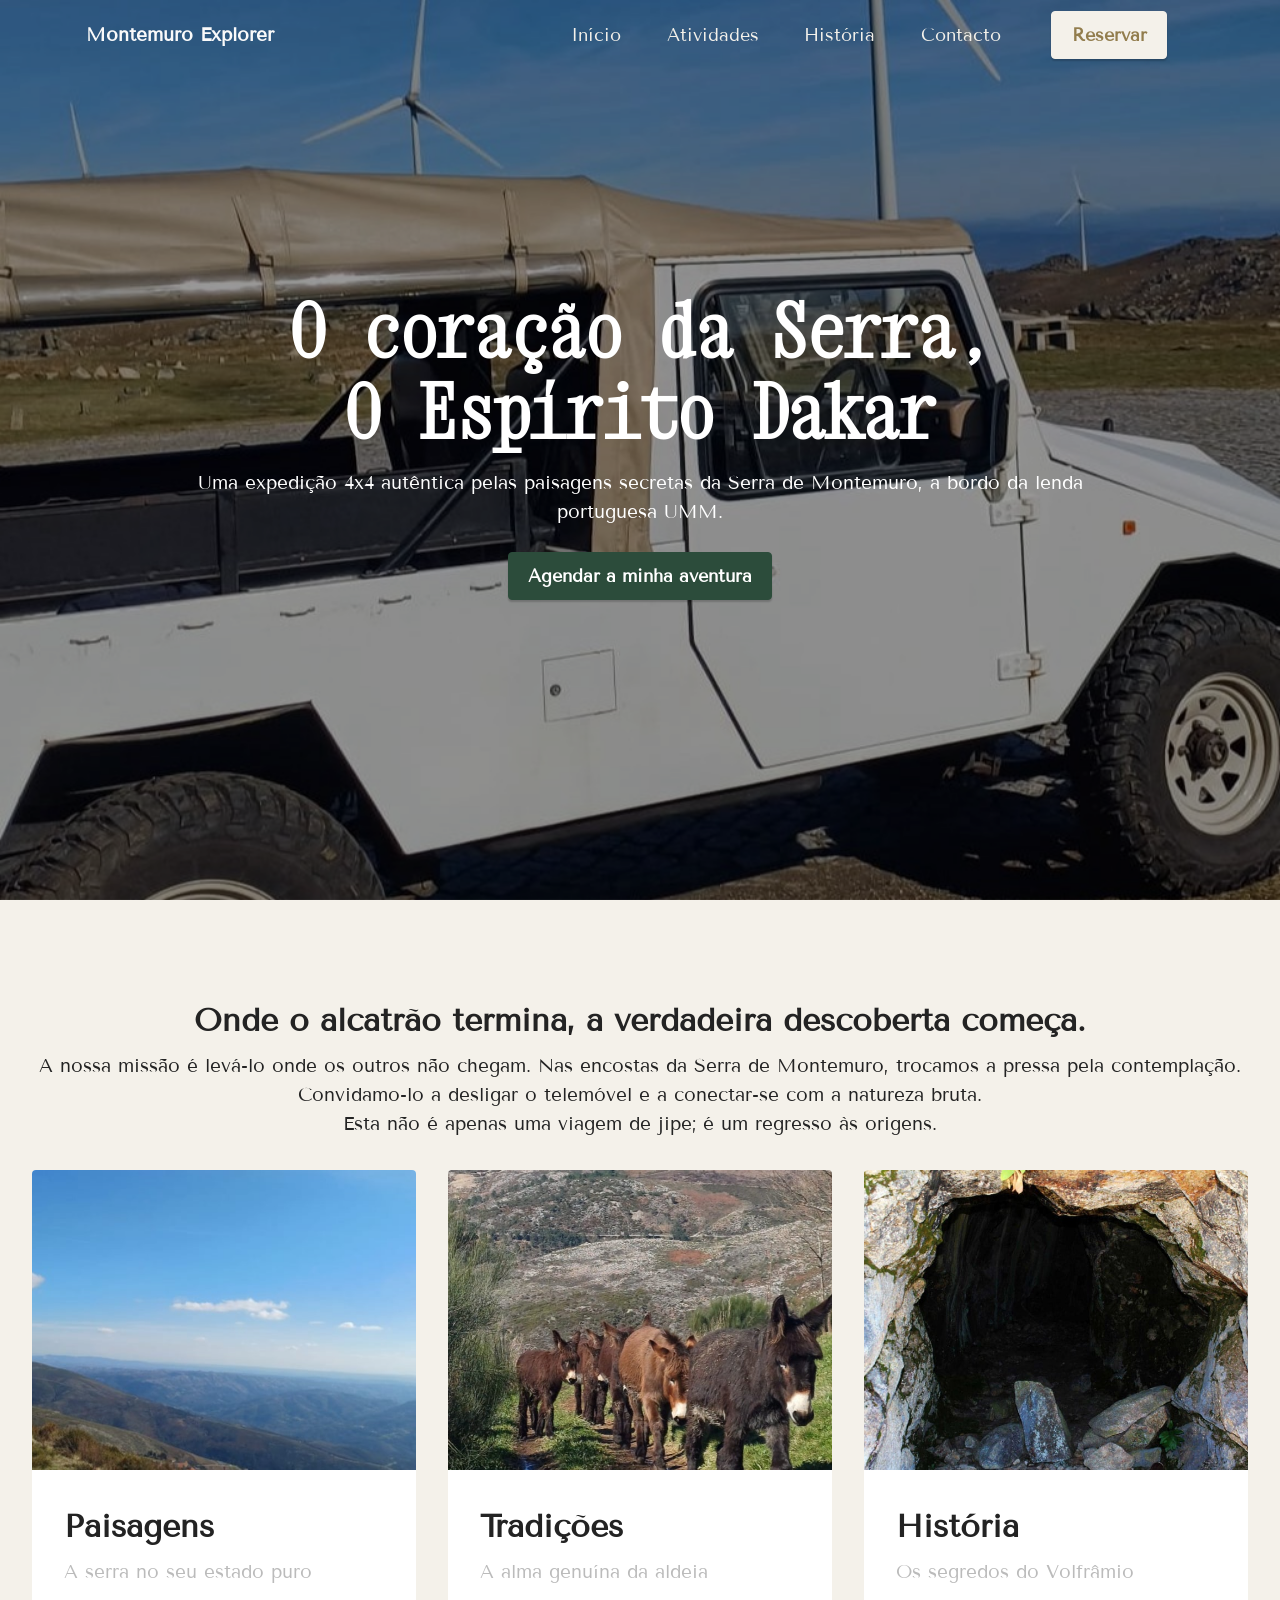
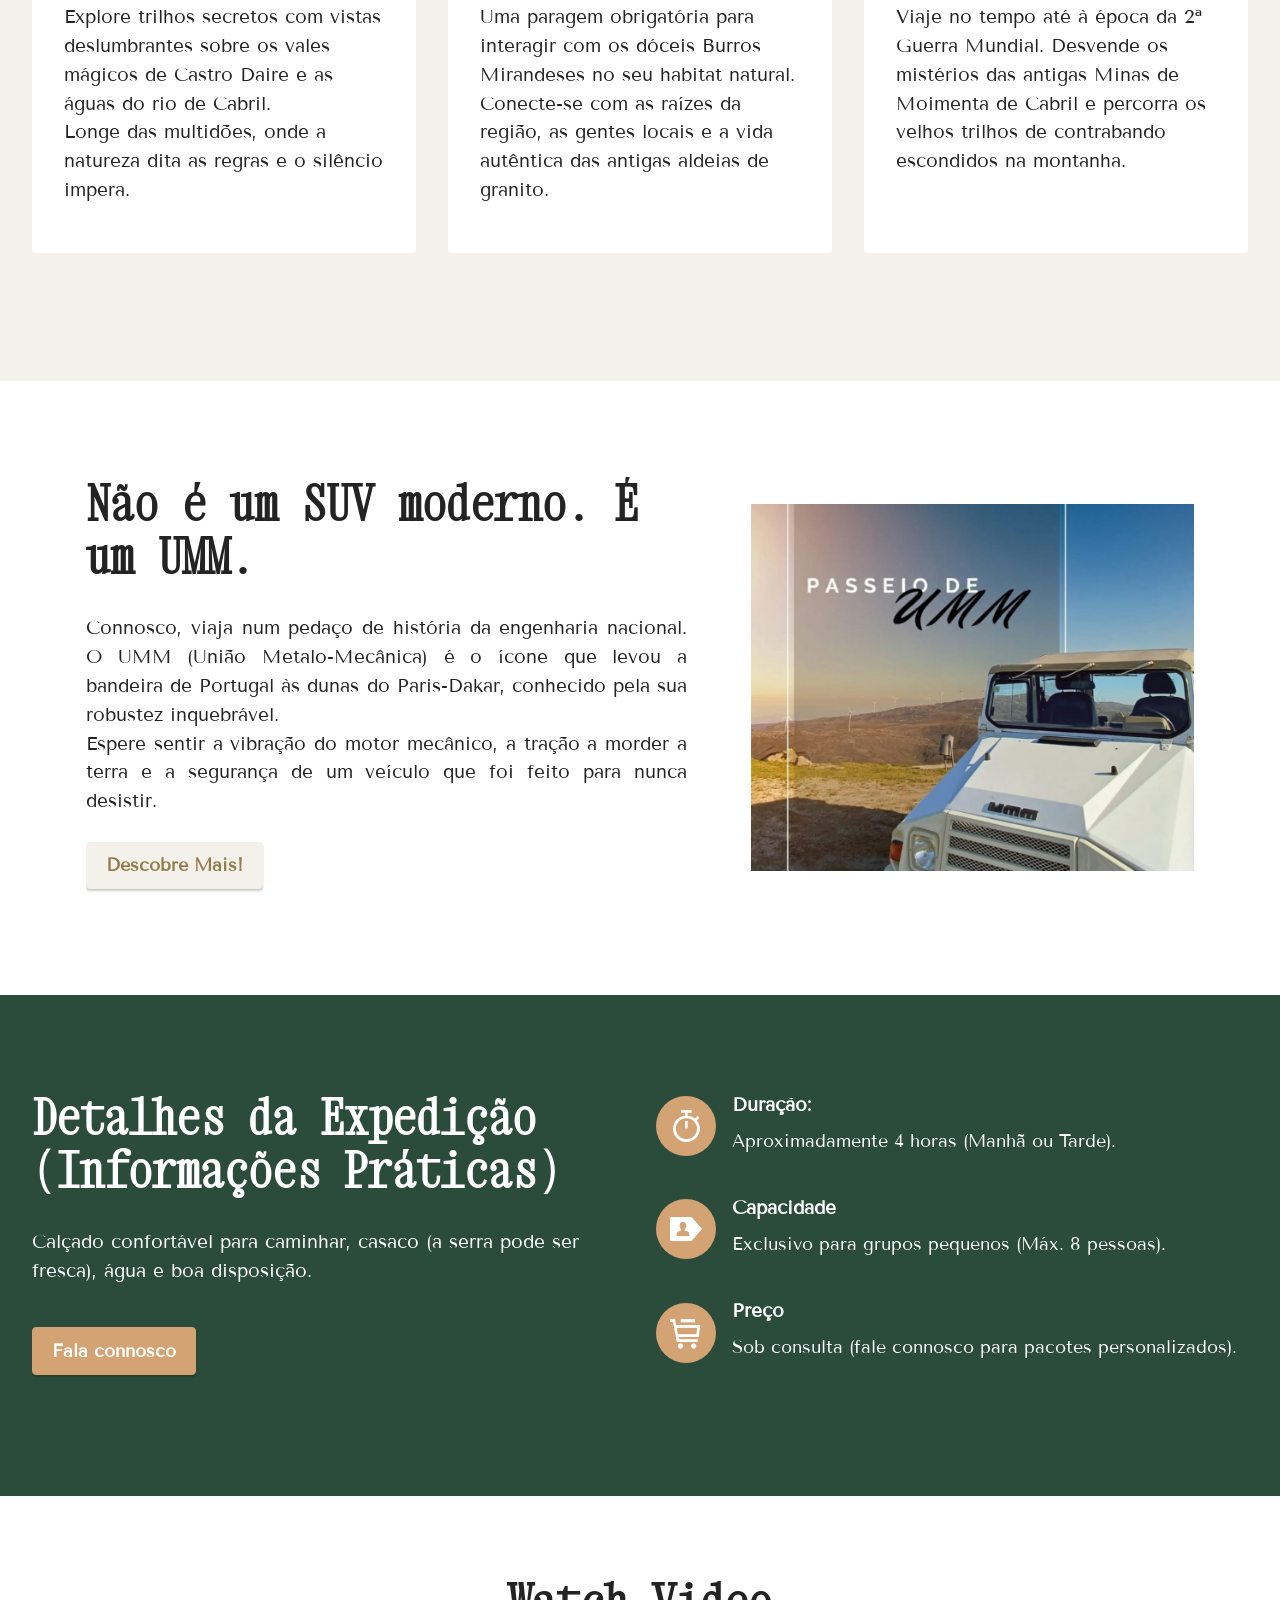
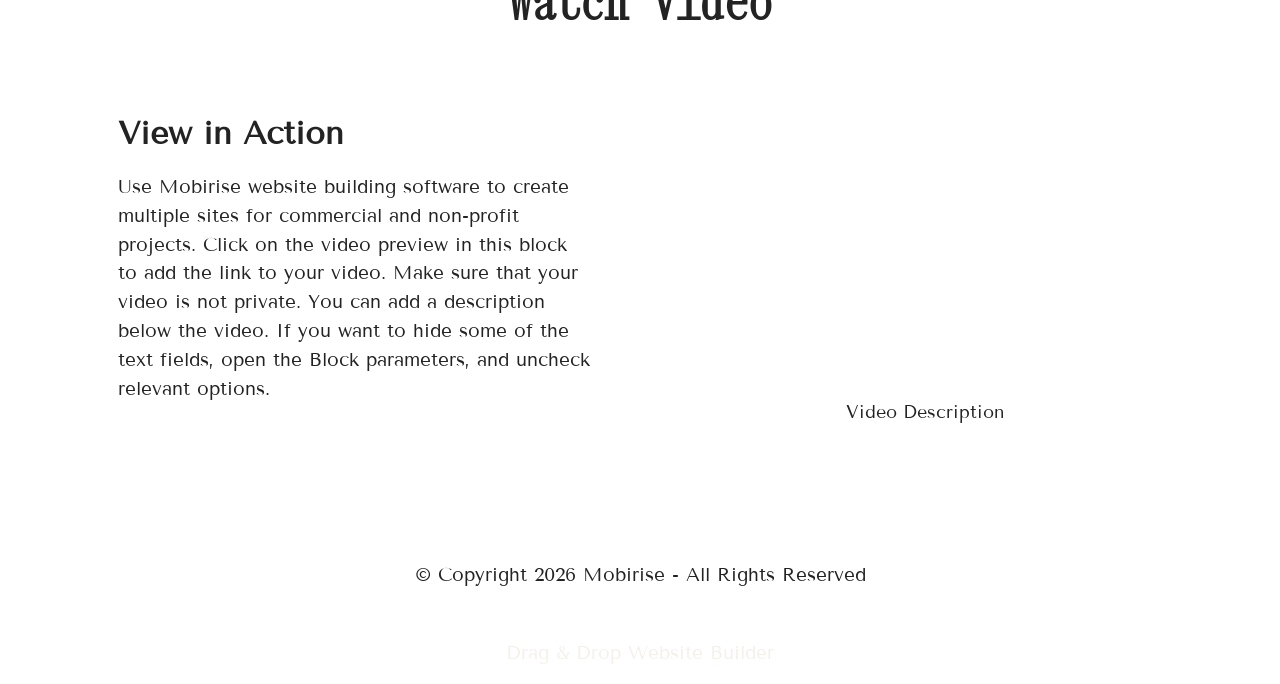
==== commit 87e603b8: "Add files via upload" ====
--- a/index.html
+++ b/index.html
@@ -21,7 +21,7 @@
   <noscript><link rel="stylesheet" href="https://fonts.googleapis.com/css?family=Xanh+Mono:400,400i&display=swap"></noscript>
   <link rel="preload" href="https://fonts.googleapis.com/css?family=Tenor+Sans:400&display=swap" as="style" onload="this.onload=null;this.rel='stylesheet'">
   <noscript><link rel="stylesheet" href="https://fonts.googleapis.com/css?family=Tenor+Sans:400&display=swap"></noscript>
-  <link rel="preload" as="style" href="assets/mobirise/css/mbr-additional.css?v=swBwWp"><link rel="stylesheet" href="assets/mobirise/css/mbr-additional.css?v=swBwWp" type="text/css">
+  <link rel="preload" as="style" href="assets/mobirise/css/mbr-additional.css?v=0TfRtF"><link rel="stylesheet" href="assets/mobirise/css/mbr-additional.css?v=0TfRtF" type="text/css">
 
   
   
@@ -255,7 +255,7 @@
             </div>
         </div>
     </div>
-</section><section class="display-7" style="padding: 0;align-items: center;justify-content: center;flex-wrap: wrap;    align-content: center;display: flex;position: relative;height: 4rem;"><a href="https://mobiri.se/" style="flex: 1 1;height: 4rem;position: absolute;width: 100%;z-index: 1;"><img alt="" style="height: 4rem;" src="[data-uri]"></a><p style="margin: 0;text-align: center;" class="display-7">&#8204;</p><a style="z-index:1" href="https://mobirise.com/html-builder.html">HTML Website Generator</a></section><script src="assets/bootstrap/js/bootstrap.bundle.min.js"></script>  <script src="assets/parallax/jarallax.js"></script>  <script src="assets/smoothscroll/smooth-scroll.js"></script>  <script src="assets/ytplayer/index.js"></script>  <script src="assets/dropdown/js/navbar-dropdown.js"></script>  <script src="assets/playervimeo/vimeo_player.js"></script>  <script src="assets/theme/js/script.js"></script>  
+</section><section class="display-7" style="padding: 0;align-items: center;justify-content: center;flex-wrap: wrap;    align-content: center;display: flex;position: relative;height: 4rem;"><a href="https://mobiri.se/" style="flex: 1 1;height: 4rem;position: absolute;width: 100%;z-index: 1;"><img alt="" style="height: 4rem;" src="[data-uri]"></a><p style="margin: 0;text-align: center;" class="display-7">&#8204;</p><a style="z-index:1" href="https://mobirise.com/drag-drop-website-builder.html">Drag & Drop Website Builder</a></section><script src="assets/bootstrap/js/bootstrap.bundle.min.js"></script>  <script src="assets/parallax/jarallax.js"></script>  <script src="assets/smoothscroll/smooth-scroll.js"></script>  <script src="assets/ytplayer/index.js"></script>  <script src="assets/dropdown/js/navbar-dropdown.js"></script>  <script src="assets/playervimeo/vimeo_player.js"></script>  <script src="assets/theme/js/script.js"></script>  
   
   
 </body>
